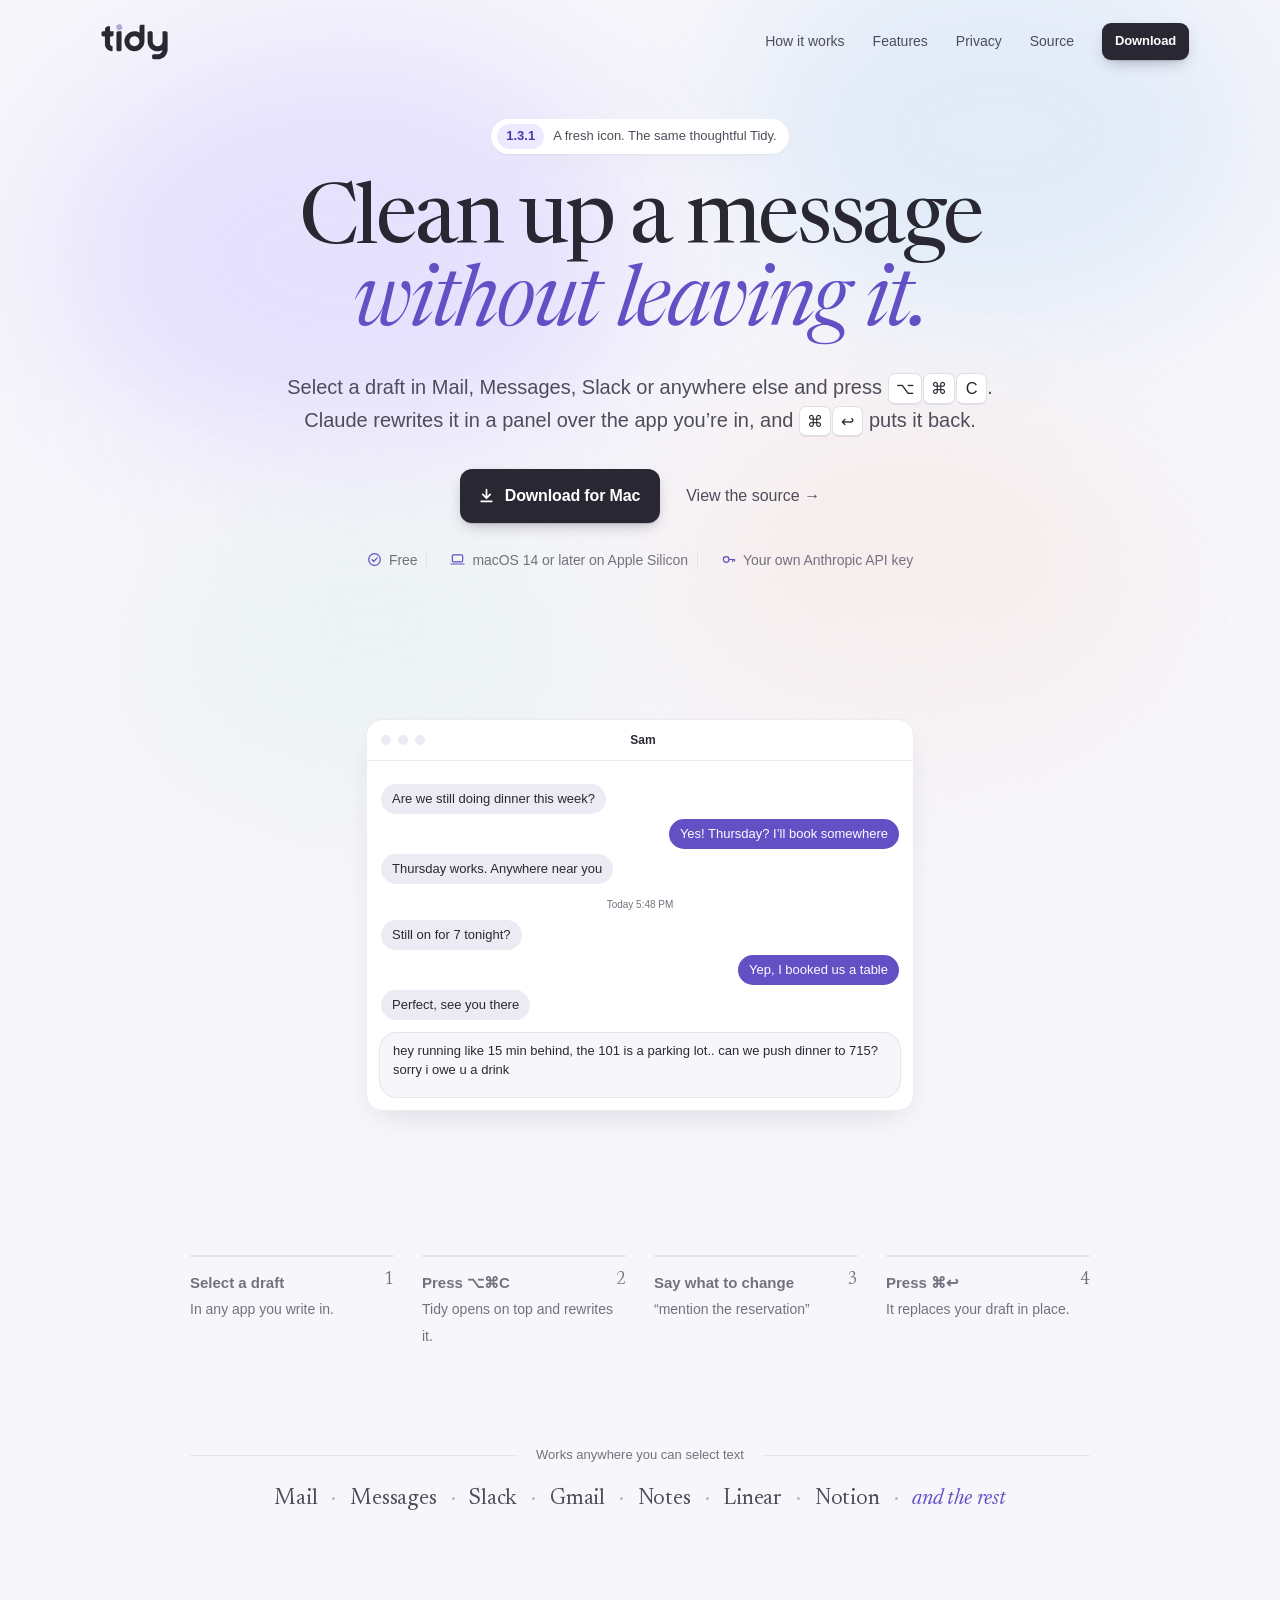
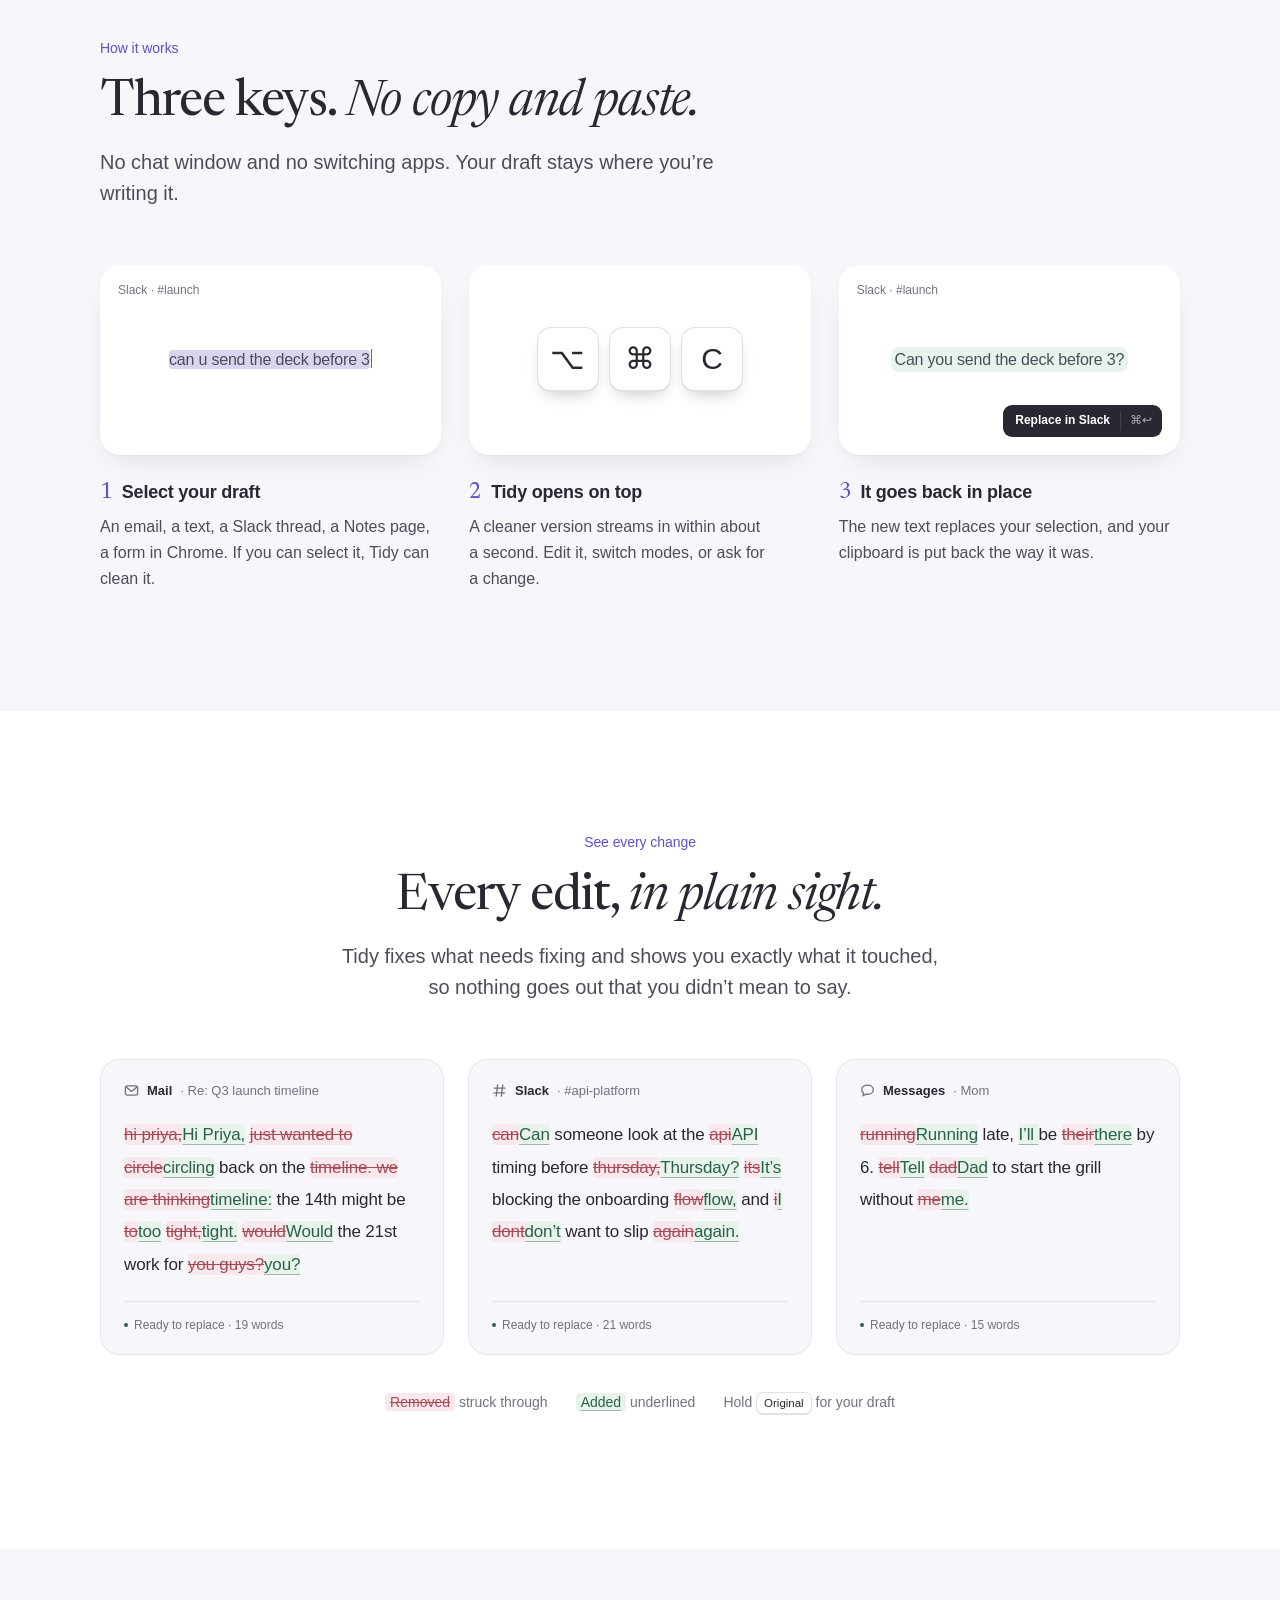
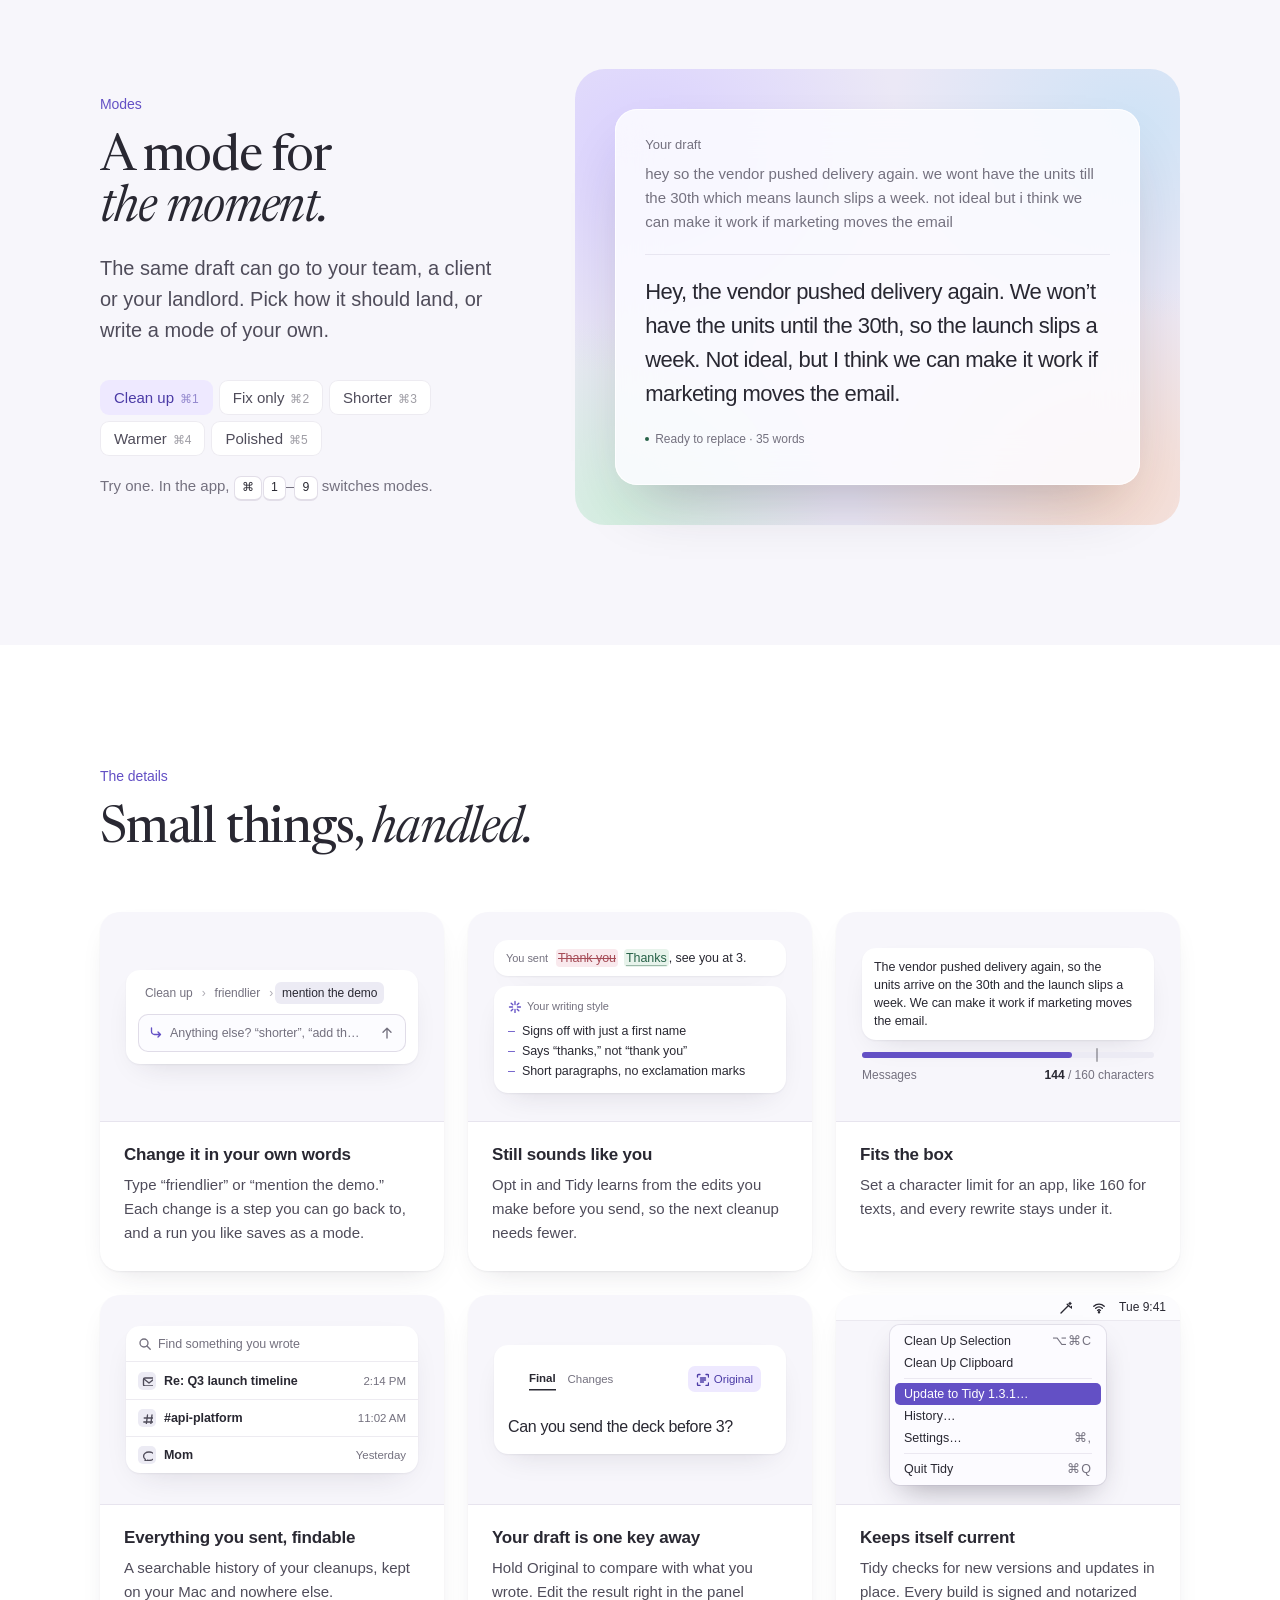
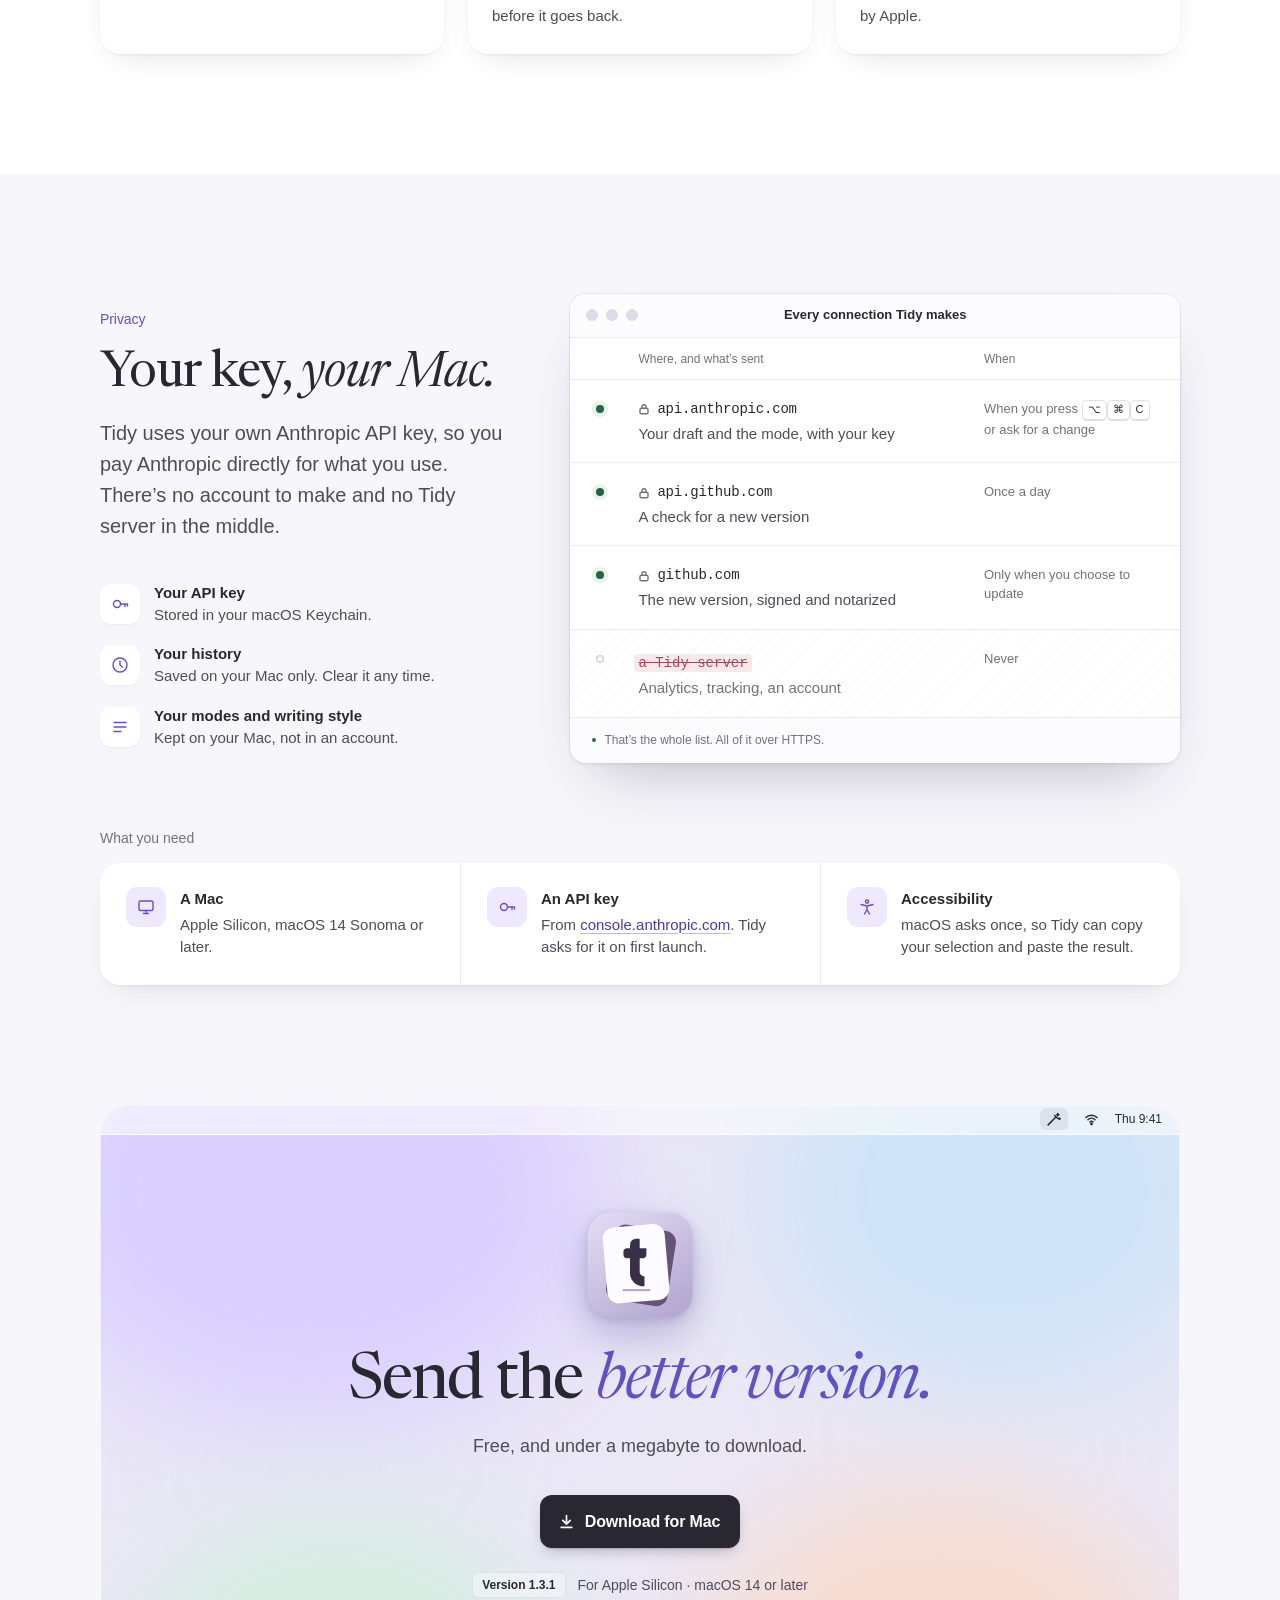
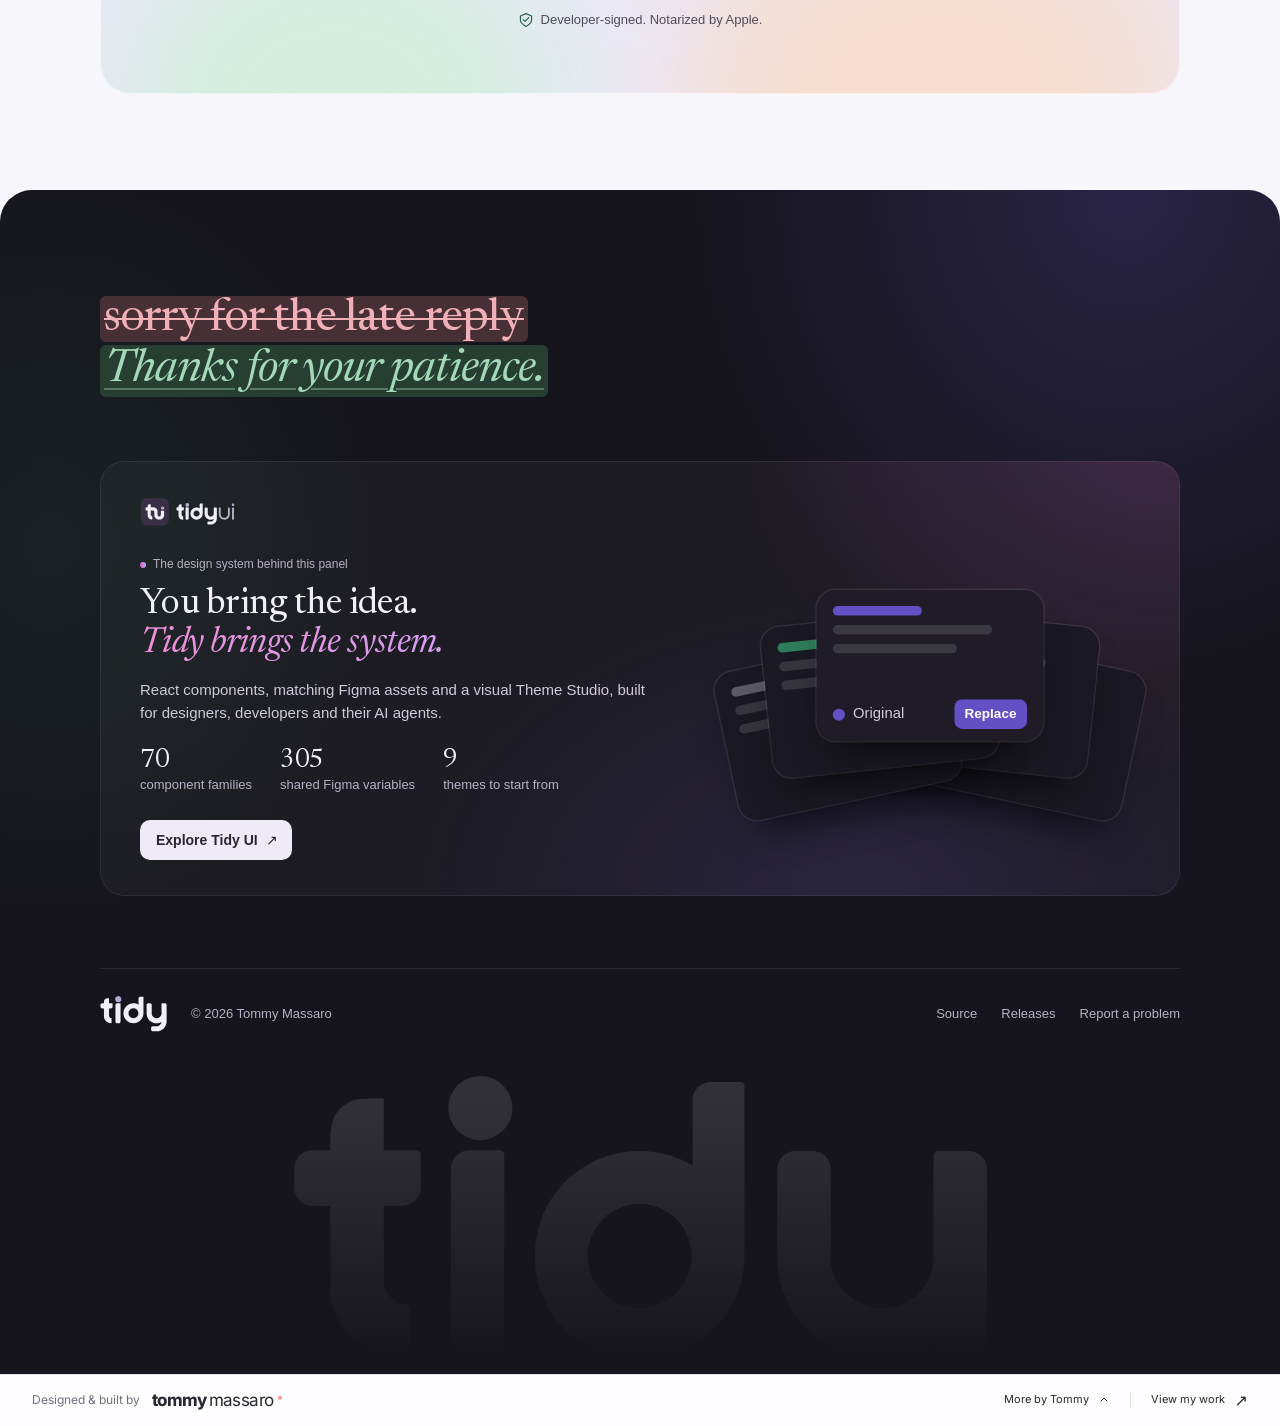
==== site/index.html @ ce3d4255 "Update the downloadable app icon to the approved Tidy branding" ====
<!doctype html>
<html lang="en">
<head>
<meta charset="utf-8">
<meta name="viewport" content="width=device-width, initial-scale=1">
<title>Tidy — clean up a message without leaving it</title>
<meta name="description" content="Tidy is a free Mac menu bar app. Select a draft in any app, press ⌥⌘C, and Claude rewrites it in place. ⌘↩ puts it back.">
<meta name="color-scheme" content="light">
<meta name="theme-color" content="#f7f6fb">
<link rel="icon" type="image/png" href="assets/favicon.png?v=2">
<link rel="icon" type="image/svg+xml" href="assets/tidy-app-icon.svg?v=2">
<meta property="og:title" content="Tidy">
<meta property="og:description" content="Clean up a message without leaving it. Select, ⌥⌘C, ⌘↩.">
<meta property="og:image" content="https://tidy-app.tommymassaro.com/assets/hero-light.png">
<meta property="og:url" content="https://tidy-app.tommymassaro.com/">
<link rel="canonical" href="https://tidy-app.tommymassaro.com/">
<link rel="preload" href="assets/fonts/newsreader.woff2" as="font" type="font/woff2" crossorigin>
<style>
  /* Newsreader (SIL Open Font License, assets/fonts/OFL.txt), self-hosted: the page makes no third-party requests. */
  @font-face {
    font-family: "Newsreader"; font-style: normal; font-weight: 300 700; font-display: swap;
    src: url(assets/fonts/newsreader.woff2) format("woff2");
  }
  @font-face {
    font-family: "Newsreader"; font-style: italic; font-weight: 300 700; font-display: swap;
    src: url(assets/fonts/newsreader-italic.woff2) format("woff2");
  }
  /* The signature bar's Inter. Chrome ignores @font-face inside a shadow root, so it's declared here too;
     signature.js stays identical to the shared copy. */
  @font-face {
    font-family: SignatureInter; font-weight: 100 900; font-display: swap;
    src: url(signature/assets/inter.woff2) format("woff2");
  }
  /* The bar sits at the end of the page instead of staying pinned to the window: a transform makes the
     element the containing block for its fixed footer, so the footer fills the 52 pt the element reserves. */
  tommy-signature { transform: translateZ(0); }

  /* Tokens: the app's Lens palette (Sources/Tidy/Theme.swift, light). The page is light only. */
  :root {
    color-scheme: light;
    --page: #f7f6fb;
    --white: #ffffff;
    --paper: #fcfcff;
    --ink: #292832;
    --body: #4f4c5a;   /* paragraph text: a step darker than muted, for long reading */
    --muted: #74717f;
    --rule: #aca2bd38;
    --layer: #ecebf4;
    --accent: #6350c5;
    --accent-ink: #4b3ba6;
    --accent-soft: #eee9ff;
    --action: #292832;
    --on-action: #ffffff;
    --green: #286248;
    --green-wash: #e7f3eb;
    --green-line: #28624866;
    --red: #a54b56;
    --red-wash: #f9e9ed;
    /* The hero demo's panel: glass, the tray, its one field. */
    --glass: #fcfcffde;
    --reflection: #ffffff35;
    --rim: #ffffffc7;
    --soft: #f0edf780;
    --well: #fcfcff;
    --well-border: #aca2bd59;
    --window: #ffffff;
    --lift: #2720362e;
    /* A soft desktop wallpaper: lavender, sky, peach, mint. */
    --wallpaper:
      radial-gradient(60% 70% at 12% 18%, #d9d0ff 0%, transparent 70%),
      radial-gradient(55% 60% at 92% 12%, #cfe3f6 0%, transparent 72%),
      radial-gradient(60% 65% at 88% 92%, #f7dccf 0%, transparent 70%),
      radial-gradient(50% 60% at 8% 96%, #d3eedf 0%, transparent 70%),
      #ebe8f6;
    --serif: "Newsreader", "Iowan Old Style", Georgia, serif;
    --sans: -apple-system, BlinkMacSystemFont, "SF Pro Text", "Helvetica Neue", sans-serif;
    --card-shadow: 0 1px 2px #2720360f, 0 12px 32px -16px #2720362e;
  }

  * { box-sizing: border-box; }
  html { -webkit-text-size-adjust: 100%; scroll-behavior: smooth; }
  body {
    margin: 0; background: var(--page); color: var(--ink);
    font: 17px/1.6 var(--sans); -webkit-font-smoothing: antialiased;
    font-feature-settings: "kern";
  }
  a { color: inherit; }
  a:focus-visible, button:focus-visible { outline: 2px solid var(--accent); outline-offset: 4px; border-radius: 6px; }
  img { display: block; max-width: 100%; height: auto; }
  p { text-wrap: pretty; }
  .wrap { max-width: 1160px; margin: 0 auto; padding: 0 40px; }
  kbd {
    font: inherit; font-size: 0.82em; display: inline-block; min-width: 1.9em; padding: 1px 7px;
    border: 1px solid #aca2bd59; border-bottom-width: 2px; border-radius: 7px;
    background: var(--white); text-align: center; line-height: 1.6; white-space: nowrap; color: var(--ink);
  }

  /* Type */
  h1, h2 { font-family: var(--serif); font-weight: 420; font-optical-sizing: auto; text-wrap: balance; color: var(--ink); }
  h1 { font-size: 76px; line-height: 0.98; letter-spacing: -0.028em; margin: 0 0 26px; }
  h2 { font-size: 50px; line-height: 1.02; letter-spacing: -0.024em; margin: 0 0 18px; }
  h1 em, h2 em { font-style: italic; font-weight: 380; }
  h1 em, .closing h2 em { color: var(--accent); }
  h3 { font-size: 17px; line-height: 1.35; font-weight: 600; letter-spacing: -0.012em; margin: 0 0 6px; }
  .kicker { font-size: 14px; font-weight: 500; color: var(--accent); margin: 0 0 18px; letter-spacing: -0.005em; }
  .lede { font-size: 20px; line-height: 1.55; color: var(--body); margin: 0; max-width: 31em; }
  .section-head { max-width: 640px; margin-bottom: 56px; }
  .section-head.center { margin-inline: auto; text-align: center; }
  .section-head.center .lede { margin-inline: auto; }

  /* Top bar: stays at the top; once the page scrolls it becomes a rounded bar of frosted glass. */
  .bar { position: sticky; top: 0; z-index: 50; padding: 12px 20px 0; }
  .top {
    display: flex; align-items: center; gap: 30px; max-width: 1120px; margin: 0 auto; padding: 10px 10px 10px 20px;
    border-radius: 18px; border: 1px solid transparent;
    transition: background-color .25s, border-color .25s, box-shadow .25s, -webkit-backdrop-filter .25s, backdrop-filter .25s;
  }
  .bar.scrolled .top {
    background: #fcfcffb8; border-color: #ffffffcc;
    -webkit-backdrop-filter: blur(20px) saturate(1.8); backdrop-filter: blur(20px) saturate(1.8);
    box-shadow: 0 0 0 1px #aca2bd2e, 0 12px 32px -16px #27203647;
  }
  /* Over the dark footer the bar turns dark glass too. */
  .bar.on-dark .top { background: #1f1c27b8; border-color: #ffffff17; box-shadow: 0 0 0 1px #00000040, 0 12px 32px -16px #00000080; }
  .bar.on-dark .wordmark { color: #f0eef7; }
  .bar.on-dark .top nav a:not(.button) { color: #b6b1c4; }
  .bar.on-dark .top nav a:not(.button):hover { color: #f0eef7; }
  .bar.on-dark .button { background: #eeebf6; color: #282432; }
  .bar .wordmark, .bar .top nav a, .bar .button { transition: color .25s, background-color .25s; }
  section[id] { scroll-margin-top: 84px; }
  .wordmark { font-size: 28px; font-weight: 650; letter-spacing: -1.35px; line-height: 1; text-decoration: none; }
  .wordmark {display:inline-flex;align-items:center;flex:none;}
  .wordmark img {display:block;width:67px;height:37px;}
  .wordmark .brand-dark {display:none;}
  .bar.on-dark .brand-light,.site-foot .brand-light {display:none;}
  .bar.on-dark .brand-dark,.site-foot .brand-dark {display:block;}
  .top nav { margin-left: auto; display: flex; align-items: center; gap: 28px; font-size: 14px; }
  .top nav a:not(.button) { color: var(--body); text-decoration: none; }
  .top nav a:not(.button):hover { color: var(--ink); }

  /* Buttons: the app's Replace action. */
  .button {
    display: inline-flex; align-items: center; gap: 10px;
    background: var(--action); color: var(--on-action);
    text-decoration: none; font-weight: 550; font-size: 16px; letter-spacing: -0.15px;
    border-radius: 12px; padding: 14px 20px 14px 18px;
    box-shadow: 0 1px 1px #27203626, 0 6px 16px -6px #27203666;
    transition: transform .15s, box-shadow .15s;
  }
  .button:hover { transform: translateY(-1px); box-shadow: 0 1px 1px #27203626, 0 10px 22px -8px #27203680; }
  .button .hint { display: flex; align-items: center; gap: 2px; padding-left: 12px; margin-left: 4px; border-left: 1px solid #ffffff33; font-weight: 400; font-size: 13px; opacity: .65; }
  .button.small { font-size: 13px; padding: 8px 13px; border-radius: 9px; }
  .button svg { width: 17px; height: 17px; }
  .text-link { color: var(--body); text-decoration: none; font-size: 16px; font-weight: 500; }
  .text-link:hover { color: var(--ink); }
  .text-link span { transition: transform .15s; display: inline-block; }
  .text-link:hover span { transform: translateX(2px); }

  /* Hero mesh: the wallpaper's lavender, sky, peach and mint as soft blobs drifting behind the fold.
     Transform-only animation; it pauses offscreen (the script toggles .play) and stays still with reduced motion. */
  .hero-mesh {
    position: absolute; inset: 0 0 auto; height: 1050px; z-index: -1; overflow: hidden; pointer-events: none;
    -webkit-mask-image: linear-gradient(#000 35%, #0000 95%); mask-image: linear-gradient(#000 35%, #0000 95%);
  }
  .hero-mesh i { position: absolute; border-radius: 50%; filter: blur(70px); opacity: .55; will-change: transform; animation: drift 28s ease-in-out infinite alternate paused; }
  .hero-mesh.play i { animation-play-state: running; }
  .hero-mesh i:nth-child(1) { width: 46vw; height: 34vw; left: 4vw; top: 40px; background: #d9d0ff; }
  .hero-mesh i:nth-child(2) { width: 40vw; height: 30vw; right: 2vw; top: -60px; background: #cfe3f6; animation-duration: 34s; animation-delay: -9s; }
  .hero-mesh i:nth-child(3) { width: 38vw; height: 28vw; right: 10vw; top: 420px; background: #f7dccf; opacity: .45; animation-duration: 31s; animation-delay: -17s; }
  .hero-mesh i:nth-child(4) { width: 34vw; height: 26vw; left: 12vw; top: 520px; background: #d3eedf; opacity: .5; animation-duration: 37s; animation-delay: -5s; }
  @keyframes drift {
    0% { transform: translate(0, 0) scale(1); }
    50% { transform: translate(6vw, 4vw) scale(1.12); }
    100% { transform: translate(-4vw, 7vw) scale(.94); }
  }

  /* Hero */
  /* Centered pitch over the demo at the panel's real size (602 pt), then captions that follow the demo. */
  .hero { text-align: center; padding: 48px 0 96px; }
  .hero h1 { font-size: 84px; max-width: 11em; margin: 0 auto 26px; }
  .hero .lede { margin: 0 auto 32px; max-width: 36em; text-wrap: balance; }
  .hero .actions, .hero .meta { justify-content: center; }
  .keys-inline { white-space: nowrap; }
  .hero-demo { margin-top: 44px; text-align: left; }
  .steps-live { display: grid; grid-template-columns: repeat(4, 1fr); gap: 28px; max-width: 900px; margin: 40px auto 0; padding: 0; list-style: none; counter-reset: live; text-align: left; }
  .steps-live li { counter-increment: live; position: relative; padding-top: 14px; border-top: 2px solid var(--rule); color: var(--muted); transition: border-color .3s, color .3s; }
  .steps-live li::before { content: counter(live); position: absolute; top: 10px; right: 0; font-family: var(--serif); font-size: 17px; transition: color .3s; }
  .steps-live b { display: block; font-size: 15px; font-weight: 600; transition: color .3s; }
  .steps-live span { font-size: 14px; }
  .steps-live li.on { border-color: var(--accent); color: var(--body); }
  .steps-live li.on b { color: var(--ink); }
  .steps-live li.on::before { color: var(--accent); }
  .badge {
    display: inline-flex; align-items: center; gap: 9px; margin: 0 0 28px; padding: 5px 12px 5px 6px;
    border-radius: 999px; background: var(--white); box-shadow: var(--card-shadow);
    font-size: 13px; color: var(--body); text-decoration: none;
  }
  .badge b { font-weight: 600; color: var(--accent-ink); background: var(--accent-soft); border-radius: 999px; padding: 2px 9px; }
  .actions { display: flex; align-items: center; gap: 26px; flex-wrap: wrap; }
  .meta { display: flex; flex-wrap: wrap; align-items: center; gap: 8px 0; list-style: none; margin: 26px 0 0; padding: 0; font-size: 14px; color: var(--muted); letter-spacing: -0.05px; }
  .meta li { display: flex; align-items: center; gap: 7px; }
  .meta li + li::before { content: ""; width: 1px; height: 14px; margin: 0 16px 0 9px; background: var(--rule); }
  .meta svg { width: 15px; height: 15px; flex: none; fill: none; stroke: var(--accent); stroke-width: 1.3; stroke-linecap: round; stroke-linejoin: round; }
  .desk {
    position: relative; border-radius: 30px; padding: 40px; overflow: hidden;
    background: var(--wallpaper); box-shadow: inset 0 0 0 1px #ffffff80;
  }

  /* Works where you write */
  .apps { max-width: 900px; margin: 0 auto; }
  .apps p { display: flex; align-items: center; gap: 18px; margin: 0 0 16px; font-size: 13px; color: var(--muted); white-space: nowrap; }
  .apps p::before, .apps p::after { content: ""; flex: 1; height: 1px; background: var(--rule); }
  .apps ul { display: flex; flex-wrap: wrap; justify-content: center; align-items: baseline; gap: 4px 0; list-style: none; margin: 0; padding: 0; font-family: var(--serif); font-size: 22px; letter-spacing: -0.01em; color: var(--body); }
  .apps li:not(:last-child)::after { content: "·"; margin: 0 14px; color: var(--muted); opacity: .5; }
  .apps li:last-child { font-style: italic; color: var(--accent); }

  section { padding: 120px 0; }
  .band { background: var(--white); }

  /* How it works */
  .steps { display: grid; grid-template-columns: repeat(3, 1fr); gap: 28px; list-style: none; margin: 0; padding: 0; counter-reset: step; }
  .steps li { counter-increment: step; }
  .tile {
    height: 190px; border-radius: 20px; background: var(--white); box-shadow: var(--card-shadow);
    display: grid; place-items: center; padding: 24px; margin-bottom: 24px; position: relative; overflow: hidden;
  }
  .steps h3 { display: flex; gap: 10px; align-items: baseline; font-size: 18px; }
  .steps h3::before { content: counter(step); font-family: var(--serif); font-size: 22px; font-weight: 450; color: var(--accent); }
  .steps p { margin: 0; color: var(--body); font-size: 16px; max-width: 24em; }
  .snippet { font-size: 19px; line-height: 1.5; letter-spacing: -0.2px; }
  .snippet .sel { background: color-mix(in srgb, var(--accent) 24%, transparent); border-radius: 3px; padding: 1px 0; }
  .snippet .caret { display: inline-block; width: 1.5px; height: 1.15em; background: var(--accent); vertical-align: -3px; margin-left: 1px; }
  .snippet .fresh { background: var(--green-wash); border-radius: 4px; box-shadow: 0 0 0 4px var(--green-wash); }
  .tile .bigkeys { display: flex; gap: 10px; }
  .tile .bigkeys kbd { font-size: 30px; min-width: 62px; padding: 7px 12px; border-radius: 14px; box-shadow: 0 8px 18px -10px #27203666; }
  .tile .chip-replace {
    position: absolute; right: 18px; bottom: 18px; display: flex; align-items: center; gap: 10px;
    background: var(--action); color: var(--on-action); border-radius: 9px; padding: 6px 10px 6px 12px; font-size: 12px; font-weight: 550;
  }
  .tile .chip-replace span { opacity: .6; font-weight: 400; padding-left: 9px; border-left: 1px solid #ffffff33; }
  .tile .label { position: absolute; left: 18px; top: 16px; font-size: 12px; color: var(--muted); }

  /* See every change */
  .examples { display: grid; grid-template-columns: repeat(3, 1fr); gap: 24px; }
  .example { border-radius: 20px; background: var(--page); box-shadow: inset 0 0 0 1px var(--rule); padding: 22px 24px 20px; display: flex; flex-direction: column; }
  .example header { display: flex; align-items: center; gap: 8px; font-size: 13px; color: var(--muted); margin-bottom: 18px; }
  .example header b { color: var(--ink); font-weight: 600; }
  .example header svg { width: 15px; height: 15px; fill: none; stroke: currentColor; stroke-width: 1.4; stroke-linecap: round; stroke-linejoin: round; }
  .diff { font-size: 17px; line-height: 1.9; letter-spacing: -0.15px; margin: 0 0 20px; flex: 1; }
  .diff del, .diff ins { border-radius: 4px; padding: 1px 0; -webkit-box-decoration-break: clone; box-decoration-break: clone; }
  .diff del { color: var(--red); background: var(--red-wash); text-decoration: line-through var(--red); }
  .diff ins { color: var(--green); background: var(--green-wash); text-decoration: underline var(--green-line); text-underline-offset: 4px; }
  .example footer { display: flex; align-items: center; gap: 6px; font-size: 12px; color: var(--muted); padding-top: 14px; border-top: 1px solid var(--rule); }
  .example footer::before { content: ""; width: 4px; height: 4px; border-radius: 50%; background: var(--green); }
  .legend { display: flex; justify-content: center; gap: 28px; margin-top: 36px; font-size: 14px; color: var(--muted); }
  .legend del, .legend ins { padding: 1px 5px; border-radius: 4px; }
  .legend del { color: var(--red); background: var(--red-wash); }
  .legend ins { color: var(--green); background: var(--green-wash); text-decoration: underline var(--green-line); text-underline-offset: 3px; }

  /* Modes */
  .modes { display: grid; grid-template-columns: minmax(0, 0.8fr) minmax(0, 1.2fr); gap: 72px; align-items: center; }
  .mode-list { display: flex; flex-wrap: wrap; gap: 6px; margin: 34px 0 18px; }
  .mode-list button {
    font: inherit; font-size: 15px; line-height: 1; padding: 10px 14px; border: 0; border-radius: 9px;
    background: var(--white); color: var(--body); cursor: pointer; box-shadow: inset 0 0 0 1px var(--rule);
    transition: background-color .15s, color .15s, box-shadow .15s;
  }
  .mode-list button:hover { color: var(--ink); box-shadow: inset 0 0 0 1px #aca2bd80; }
  .mode-list button[aria-pressed="true"] { background: var(--accent-soft); color: var(--accent-ink); box-shadow: none; font-weight: 500; }
  .mode-list button small { font-size: 12px; opacity: .55; margin-left: 6px; font-weight: 400; }
  .note { font-size: 15px; color: var(--muted); margin: 0; }
  .mode-card { border-radius: 30px; padding: 40px; background: var(--wallpaper); }
  .mode-panel { border-radius: 22px; background: var(--glass); box-shadow: 0 30px 60px -24px #2720364d, inset 0 0 0 1px var(--rim); padding: 26px 30px 24px; -webkit-backdrop-filter: blur(20px); backdrop-filter: blur(20px); }
  .mode-panel .from { font-size: 13px; color: var(--muted); margin: 0 0 6px; }
  .mode-panel .draft { font-size: 15px; line-height: 1.6; color: var(--muted); margin: 0 0 20px; padding-bottom: 20px; border-bottom: 1px solid var(--rule); }
  .mode-panel .out { font-size: 22px; line-height: 1.55; letter-spacing: -0.55px; margin: 0; min-height: 6.2em; }
  /* Switching modes plays the app's own sequence: the last version ghosts with a lavender sweep while
     Claude reads, then the new one streams in word by word. */
  .mode-panel .out.reading, .mode-panel.writing .mode-status {
    color: transparent; -webkit-background-clip: text; background-clip: text;
    background-image: linear-gradient(100deg, var(--ghost) 42%, var(--accent) 50%, var(--ghost) 58%);
    background-size: 300% 100%; animation: sweep 1.8s linear infinite;
  }
  .mode-panel .out.reading { --ghost: color-mix(in srgb, var(--muted) 55%, transparent); }
  .mode-panel.writing .mode-status { --ghost: var(--muted); }
  .mode-panel .out .w { animation: ink .45s ease-out both; }
  .mode-panel.writing .foot::before { background: var(--accent); animation: pulse 1s ease-in-out infinite alternate; }
  @keyframes pulse { to { opacity: .3; } }
  /* While the section cycles through the modes on its own, the selected chip shows how long until the next. */
  .mode-list button { position: relative; overflow: hidden; }
  .mode-list.dwell button[aria-pressed="true"]::after {
    content: ""; position: absolute; left: 0; right: 0; bottom: 0; height: 2px; background: var(--accent); opacity: .45;
    transform-origin: left; animation: dwell 4.2s linear both;
  }
  @keyframes dwell { from { transform: scaleX(0); } }
  .mode-panel .foot { display: flex; align-items: center; gap: 6px; margin-top: 18px; font-size: 12px; color: var(--muted); }
  .mode-panel .foot::before { content: ""; width: 4px; height: 4px; border-radius: 50%; background: var(--green); }

  /* The details: each card's picture is a small piece of the app. They loop only while on screen
     (the script adds .play); with reduced motion they stay on their base frame, which is complete. */
  .details { display: grid; grid-template-columns: repeat(3, 1fr); gap: 24px; }
  .detail { border-radius: 20px; background: var(--white); box-shadow: var(--card-shadow); overflow: hidden; }
  .detail .viz { position: relative; height: 210px; background: var(--page); display: grid; place-items: center; padding: 20px 22px; border-bottom: 1px solid var(--rule); overflow: hidden; }
  .detail .copy { padding: 22px 24px 26px; }
  .detail p { margin: 0; font-size: 15px; color: var(--body); }
  .viz * { animation-play-state: paused !important; }
  .viz.play * { animation-play-state: running !important; }
  .mini { width: 100%; max-width: 292px; border-radius: 14px; background: var(--white); box-shadow: var(--card-shadow); font-size: 12.5px; line-height: 18px; color: var(--ink); letter-spacing: -0.05px; }
  .detail .mini, .detail .mini p { font-size: 12.5px; color: var(--ink); }
  .viz svg.i { width: 13px; height: 13px; flex: none; fill: none; stroke: currentColor; stroke-width: 1.35; stroke-linecap: round; stroke-linejoin: round; }

  /* 1. A typed change becomes a step on the trail. */
  .v-tray { display: grid; grid-template-columns: minmax(0, 1fr); gap: 10px; padding: 12px; }
  .v-trail { display: flex; align-items: center; gap: 2px; font-size: 12px; color: var(--muted); white-space: nowrap; }
  .v-trail span { padding: 3px 7px; border-radius: 6px; line-height: 16px; }
  .v-trail i { font-style: normal; opacity: .6; }
  .v-trail .on { color: var(--ink); background: var(--layer); }
  .v-trail .prev { animation: v1-prev 8s infinite; }
  .v-trail .new { animation: v1-new 8s infinite; }
  .v-field { position: relative; display: flex; align-items: center; gap: 8px; height: 38px; padding: 0 5px 0 10px; border-radius: 10px; background: var(--well); border: 1px solid var(--well-border); animation: v1-focus 8s infinite; }
  .v-field > .i { color: var(--accent); }
  .v-field .ph { min-width: 0; color: var(--muted); white-space: nowrap; overflow: hidden; text-overflow: ellipsis; animation: v1-ph 8s infinite; }
  .v-field .typed { position: absolute; left: 31px; white-space: nowrap; opacity: 0; animation: v1-type 8s infinite; }
  .v-field .go { margin-left: auto; width: 27px; height: 27px; flex: none; display: grid; place-items: center; border-radius: 7px; color: var(--muted); animation: v1-go 8s infinite; }
  @keyframes v1-prev { 0%, 57% { color: var(--ink); background: var(--layer); } 61%, 100% { color: var(--muted); background: #0000; } }
  @keyframes v1-new { 0%, 56% { opacity: 0; transform: translateX(-8px); } 62%, 100% { opacity: 1; transform: none; } }
  @keyframes v1-focus { 0%, 8% { border-color: var(--well-border); } 10%, 54% { border-color: var(--accent); } 58%, 100% { border-color: var(--well-border); } }
  @keyframes v1-ph { 0%, 10% { opacity: 1; } 11%, 55% { opacity: 0; } 58%, 100% { opacity: 1; } }
  @keyframes v1-type {
    0%, 12% { opacity: 1; clip-path: inset(0 100% 0 0); animation-timing-function: steps(16, end); }
    40%, 54% { opacity: 1; clip-path: inset(0 0 0 0); }
    55%, 100% { opacity: 0; clip-path: inset(0 0 0 0); }
  }
  @keyframes v1-go { 0%, 40% { color: var(--muted); } 42%, 49% { color: var(--ink); background: #0000; transform: none; } 50%, 54% { color: var(--ink); background: var(--layer); transform: scale(.9); } 57%, 100% { color: var(--muted); background: #0000; transform: none; } }

  /* 2. An edit you make becomes a line in your writing style. */
  .v-voice { display: grid; gap: 10px; width: 100%; max-width: 292px; }
  .v-edit { display: flex; align-items: baseline; gap: 6px; padding: 9px 12px; white-space: nowrap; }
  .v-edit small { font-size: 11px; color: var(--muted); margin-right: 2px; }
  .v-edit del, .v-edit ins { border-radius: 4px; padding: 0 2px; }
  .v-edit del { color: var(--red); background: var(--red-wash); text-decoration: line-through var(--red); animation: v2-del 9s infinite; }
  .v-edit ins { display: inline-block; vertical-align: bottom; overflow: hidden; max-width: 4.5em; color: var(--green); background: var(--green-wash); text-decoration: underline var(--green-line); text-underline-offset: 3px; animation: v2-ins 9s infinite; }
  .v-edit .rest { margin-left: -6px; }
  .v-profile { padding: 11px 14px 12px; }
  .v-profile h4 { display: flex; align-items: center; gap: 6px; margin: 0 0 6px; font-size: 11px; font-weight: 500; color: var(--muted); }
  .v-profile h4 .i { color: var(--accent); }
  .v-profile ul { list-style: none; margin: 0; padding: 0; }
  .v-profile li { display: flex; gap: 7px; padding: 1px 6px; margin: 0 -6px; border-radius: 6px; white-space: nowrap; overflow: hidden; max-height: 20px; }
  .v-profile li::before { content: "–"; color: var(--accent); }
  .v-profile li.learned { animation: v2-learn 9s infinite; }
  @keyframes v2-del { 0%, 14% { color: var(--ink); background: #0000; text-decoration-color: #0000; } 20%, 100% { color: var(--red); background: var(--red-wash); text-decoration-color: var(--red); } }
  @keyframes v2-ins { 0%, 18% { max-width: 0; padding: 0; } 26%, 100% { max-width: 4.5em; padding: 0 2px; } }
  @keyframes v2-learn { 0%, 34% { max-height: 0; opacity: 0; background: var(--accent-soft); } 42% { max-height: 20px; opacity: 1; background: var(--accent-soft); } 80% { background: var(--accent-soft); } 92%, 100% { max-height: 20px; opacity: 1; background: #0000; } }

  /* 3. Over the limit, then rewritten under it. The count is a CSS counter driven by --n. */
  @property --n { syntax: "<integer>"; inherits: true; initial-value: 144; }
  .v-limit { --n: 144; display: grid; gap: 12px; width: 100%; max-width: 292px; animation: v3-n 8s infinite; }
  .v-msg { display: grid; padding: 10px 12px; min-height: 92px; align-items: start; }
  .v-msg p { grid-area: 1 / 1; margin: 0; }
  .v-msg .long { opacity: 0; animation: v3-long 8s infinite; }
  .v-msg .long mark { color: var(--red); background: var(--red-wash); border-radius: 3px; -webkit-box-decoration-break: clone; box-decoration-break: clone; }
  .v-msg .short { animation: v3-short 8s infinite; }
  .v-meter { font-size: 12px; color: var(--muted); }
  .v-meter .track { position: relative; height: 6px; border-radius: 3px; background: var(--layer); margin-bottom: 8px; }
  .v-meter .fill { position: absolute; inset: 0 auto 0 0; width: calc(var(--n) * 100% / 200); border-radius: 3px; background: var(--accent); animation: v3-fill 8s infinite; }
  .v-meter .cap { position: absolute; left: 80%; top: -4px; bottom: -4px; width: 2px; border-radius: 1px; background: var(--ink); opacity: .35; }
  .v-meter .row { display: flex; justify-content: space-between; }
  .v-meter .count { animation: v3-count 8s infinite; }
  .v-meter .n { font-weight: 600; color: var(--ink); font-variant-numeric: tabular-nums; animation: v3-count 8s infinite; }
  .v-meter .n::after { counter-reset: n var(--n); content: counter(n); }
  @keyframes v3-n { 0%, 42% { --n: 188; } 56%, 100% { --n: 144; } }
  @keyframes v3-long { 0%, 40% { opacity: 1; } 46%, 100% { opacity: 0; } }
  @keyframes v3-short { 0%, 44% { opacity: 0; } 52%, 100% { opacity: 1; } }
  @keyframes v3-fill { 0%, 47% { background: var(--red); } 52%, 100% { background: var(--accent); } }
  @keyframes v3-count { 0%, 47% { color: var(--red); } 52%, 100% { color: inherit; } }

  /* 4. Search the history: rows that don't match fold away. */
  .v-hist { overflow: hidden; }
  .v-search { position: relative; display: flex; align-items: center; gap: 7px; height: 36px; padding: 0 12px; border-bottom: 1px solid var(--rule); color: var(--muted); }
  .v-search .ph { animation: v4-ph 8s infinite; }
  .v-search .typed { position: absolute; left: 32px; color: var(--ink); opacity: 0; animation: v4-type 8s infinite; }
  .v-hist .r { display: flex; align-items: center; gap: 8px; height: 37px; max-height: 37px; padding: 0 12px; overflow: hidden; }
  .v-hist .r + .r { border-top: 1px solid var(--rule); }
  .v-hist .r b { font-weight: 550; flex: 1; white-space: nowrap; overflow: hidden; text-overflow: ellipsis; }
  .v-hist .r span { font-size: 11.5px; color: var(--muted); white-space: nowrap; }
  .v-hist .r .app { width: 18px; height: 18px; flex: none; display: grid; place-items: center; border-radius: 5px; background: var(--layer); color: var(--body); }
  .v-hist .r .app .i { width: 11px; height: 11px; }
  .v-hist .miss { animation: v4-fold 8s infinite; }
  .v-hist mark { color: inherit; background: #0000; border-radius: 3px; animation: v4-mark 8s infinite; }
  @keyframes v4-ph { 0%, 10% { opacity: 1; } 11%, 82% { opacity: 0; } 84%, 100% { opacity: 1; } }
  @keyframes v4-type { 0%, 11% { opacity: 1; clip-path: inset(0 100% 0 0); animation-timing-function: steps(6, end); } 26%, 82% { opacity: 1; clip-path: inset(0 0 0 0); } 83%, 100% { opacity: 0; } }
  @keyframes v4-fold { 0%, 28% { max-height: 37px; opacity: 1; } 32% { opacity: 0; } 36%, 82% { max-height: 0; opacity: 0; border-top-color: #0000; } 88% { max-height: 37px; opacity: 0; } 92%, 100% { max-height: 37px; opacity: 1; } }
  @keyframes v4-mark { 0%, 28% { background: #0000; } 34%, 82% { background: var(--accent-soft); color: var(--accent-ink); } 86%, 100% { background: #0000; } }

  /* 5. Hold Original to see the draft. */
  .v-hold { position: relative; padding: 10px 14px 16px; }
  .v-hold .top { display: flex; align-items: center; gap: 12px; margin-bottom: 12px; font-size: 11.5px; color: var(--muted); }
  .v-hold .top b { color: var(--ink); font-weight: 550; box-shadow: 0 1.5px 0 var(--ink); padding-bottom: 2px; }
  .v-hold .orig { margin-left: auto; display: flex; align-items: center; gap: 5px; padding: 4px 8px; border-radius: 7px; color: var(--accent-ink); background: var(--accent-soft); animation: v5-btn 6s infinite; }
  .v-hold .txt { display: grid; font-size: 16px; line-height: 23px; letter-spacing: -0.35px; }
  .detail .v-hold .txt p { grid-area: 1 / 1; margin: 0; font-size: 16px; }
  .v-hold .clean { animation: v5-clean 6s infinite; }
  .detail .v-hold .draft { color: var(--muted); opacity: 0; animation: v5-draft 6s infinite; }
  .v-hold .cursor { position: absolute; right: 18px; top: 20px; width: 16px; height: 20px; opacity: 0; animation: v5-cursor 6s infinite; filter: drop-shadow(0 1px 1.5px #27203640); }
  @keyframes v5-cursor { 0%, 8% { opacity: 0; transform: translate(26px, 46px); } 14% { opacity: 1; } 28%, 76% { opacity: 1; transform: translate(0, 0); } 30%, 70% { transform: translate(0, 0) scale(.88); } 90%, 100% { opacity: 0; transform: translate(30px, 40px); } }
  @keyframes v5-btn { 0%, 29% { background: var(--accent-soft); transform: none; } 31%, 70% { background: color-mix(in srgb, var(--accent) 22%, var(--white)); transform: scale(.96); } 72%, 100% { background: var(--accent-soft); transform: none; } }
  @keyframes v5-clean { 0%, 31% { opacity: 1; } 34%, 70% { opacity: 0; } 73%, 100% { opacity: 1; } }
  @keyframes v5-draft { 0%, 31% { opacity: 0; } 34%, 70% { opacity: 1; } 73%, 100% { opacity: 0; } }

  /* 6. The menu bar item, with an update waiting. */
  .detail .viz.v-desk { place-items: start stretch; padding: 0; }
  .v-menubar { display: flex; align-items: center; justify-content: flex-end; gap: 14px; height: 26px; padding: 0 14px; background: #ffffffb3; border-bottom: 1px solid var(--rule); font-size: 12px; font-weight: 500; color: var(--ink); }
  .v-menubar .wand { display: grid; place-items: center; width: 26px; height: 20px; border-radius: 5px; animation: v6-wand 8s infinite; }
  .v-menubar .i { width: 14px; height: 14px; }
  .v-menu { position: absolute; top: 30px; right: 74px; width: 216px; padding: 5px; border-radius: 10px; background: #fcfcfff2; box-shadow: 0 0 0 1px #aca2bd40, 0 14px 30px -12px #27203666; font-size: 12.5px; transform-origin: 85% 0; animation: v6-menu 8s infinite; }
  .v-menu div { display: flex; justify-content: space-between; padding: 2px 9px; line-height: 18px; border-radius: 5px; }
  .v-menu div span { color: var(--muted); letter-spacing: 1px; }
  .v-menu hr { border: 0; border-top: 1px solid var(--rule); margin: 4px 9px; }
  .v-menu .up { color: #fff; background: var(--accent); animation: v6-up 8s infinite; }
  .v-menu .m1 { animation: v6-m1 8s infinite; }
  .v-menu .m1 span { animation: v6-m1k 8s infinite; }
  .v-menu .m2 { animation: v6-m2 8s infinite; }
  @keyframes v6-menu { 0%, 6% { opacity: 0; transform: translateY(-4px) scale(.98); } 10%, 82% { opacity: 1; transform: none; } 86%, 100% { opacity: 0; transform: none; } }
  @keyframes v6-wand { 0%, 6% { background: #0000; } 8%, 84% { background: #29283224; } 86%, 100% { background: #0000; } }
  @keyframes v6-m1 { 0%, 20% { background: #0000; color: inherit; } 21%, 32% { background: var(--accent); color: #fff; } 33%, 100% { background: #0000; color: inherit; } }
  @keyframes v6-m1k { 0%, 20% { color: var(--muted); } 21%, 32% { color: #ffffffb3; } 33%, 100% { color: var(--muted); } }
  @keyframes v6-m2 { 0%, 32% { background: #0000; color: inherit; } 33%, 42% { background: var(--accent); color: #fff; } 43%, 100% { background: #0000; color: inherit; } }
  @keyframes v6-up { 0%, 42% { background: #0000; color: var(--ink); } 43%, 66% { background: var(--accent); color: #fff; } 67%, 69% { background: #0000; color: var(--ink); } 70%, 82% { background: var(--accent); color: #fff; } 86%, 100% { background: #0000; color: var(--ink); } }

  @media (prefers-reduced-motion: reduce) {
    .viz * { animation: none !important; }
    .v-menu .up { background: var(--accent); color: #fff; }
  }

  /* Privacy: what stays on the Mac (left), and every connection the app makes, as a Mac window (right). */
  .privacy { display: grid; grid-template-columns: minmax(0, 0.8fr) minmax(0, 1.2fr); gap: 64px 64px; align-items: center; }
  .local { list-style: none; margin: 40px 0 0; padding: 0; display: grid; gap: 18px; }
  .local li { display: grid; grid-template-columns: 40px 1fr; gap: 0 14px; align-items: center; font-size: 15px; color: var(--body); line-height: 1.45; }
  .local b { display: block; color: var(--ink); font-weight: 600; }
  .glyph { width: 40px; height: 40px; border-radius: 11px; display: grid; place-items: center; background: var(--white); box-shadow: var(--card-shadow); color: var(--accent); }
  .glyph svg { width: 18px; height: 18px; fill: none; stroke: currentColor; stroke-width: 1.4; stroke-linecap: round; stroke-linejoin: round; }

  .netlog { margin: 0; border-radius: 16px; background: var(--white); overflow: hidden; box-shadow: 0 0 0 1px #aca2bd2e, 0 2px 4px #2720360d, 0 30px 60px -28px #2720364d; }
  .netlog .titlebar { position: relative; display: flex; align-items: center; height: 44px; padding: 0 16px; border-bottom: 1px solid var(--rule); background: var(--paper); }
  .netlog .lights { display: flex; gap: 8px; }
  .netlog .lights i { width: 12px; height: 12px; border-radius: 50%; background: #dedbe7; }
  .netlog .titlebar b { position: absolute; inset: 0; display: grid; place-items: center; font-size: 13px; font-weight: 600; color: var(--ink); pointer-events: none; }
  .netlog .cols, .netlog li { display: grid; grid-template-columns: 22px minmax(0, 1fr) 172px; gap: 0 24px; padding: 0 24px 0 22px; }
  .netlog .cols { padding-top: 12px; padding-bottom: 10px; font-size: 12px; color: var(--muted); border-bottom: 1px solid var(--rule); }
  .netlog .cols span:first-child { grid-column: 2; }
  .netlog ul { list-style: none; margin: 0; padding: 0; }
  .netlog li { padding-top: 18px; padding-bottom: 18px; border-bottom: 1px solid var(--rule); align-items: start; }
  .netlog .dot { width: 8px; height: 8px; margin: 7px 0 0 4px; border-radius: 50%; background: var(--green); box-shadow: 0 0 0 4px var(--green-wash); }
  .netlog .host { display: flex; align-items: center; gap: 7px; font: 500 14px/1.6 ui-monospace, "SF Mono", Menlo, monospace; letter-spacing: -0.2px; color: var(--ink); }
  .netlog .host svg { width: 12px; height: 12px; flex: none; fill: none; stroke: var(--muted); stroke-width: 1.4; stroke-linecap: round; stroke-linejoin: round; }
  .netlog .what { display: block; font-size: 15px; color: var(--body); line-height: 1.45; margin-top: 2px; }
  .netlog .when { font-size: 13px; color: var(--muted); line-height: 1.45; padding-top: 2px; }
  .netlog .when kbd { font-size: 11px; padding: 0 5px; min-width: 0; border-radius: 5px; }
  /* The row that isn't there: struck through like a removal in the diff. */
  .netlog li.none { background: repeating-linear-gradient(-45deg, transparent 0 7px, #aca2bd12 7px 8px); border-bottom: 0; }
  .netlog li.none .dot { background: none; box-shadow: inset 0 0 0 1.5px #aca2bd80; }
  .netlog li.none del { font: 500 14px/1.6 ui-monospace, "SF Mono", Menlo, monospace; color: var(--red); background: var(--red-wash); text-decoration: line-through var(--red); border-radius: 4px; padding: 1px 4px; margin-left: -4px; }
  .netlog li.none .what { color: var(--muted); }
  .netlog footer { display: flex; align-items: center; gap: 8px; padding: 13px 22px; border-top: 1px solid var(--rule); background: var(--paper); font-size: 12px; color: var(--muted); }
  .netlog footer::before { content: ""; width: 4px; height: 4px; border-radius: 50%; background: var(--green); }

  /* What you need: one strip, three cells. */
  .needs-wrap { grid-column: 1 / -1; }
  .needs-title { font-size: 14px; font-weight: 500; color: var(--muted); margin: 0 0 14px; }
  .needs { display: grid; grid-template-columns: repeat(3, 1fr); border-radius: 20px; background: var(--white); box-shadow: var(--card-shadow); }
  .needs > div { display: grid; grid-template-columns: 40px 1fr; gap: 14px; padding: 24px 26px 26px; font-size: 15px; color: var(--body); line-height: 1.5; }
  .needs > div + div { border-left: 1px solid var(--rule); }
  .needs .glyph { box-shadow: none; background: var(--accent-soft); }
  .needs b { display: block; color: var(--ink); font-weight: 600; margin: 1px 0 3px; }
  .needs a { color: var(--accent-ink); text-decoration-color: color-mix(in srgb, var(--accent) 40%, transparent); text-underline-offset: 3px; }

  /* Closing */
  .closing { padding-top: 0; padding-bottom: 96px; }
  /* The closing banner is a little desktop: a menu bar with Tidy's wand, drifting wallpaper, and the app
     icon, which bounces like a Dock icon while you hover Download. */
  .closing .desk { isolation: isolate; padding: 104px 40px 64px; text-align: center; background: #ebe8f6; }
  .closing .desk::after { content: ""; position: absolute; inset: 0; z-index: -1; border-radius: inherit; box-shadow: inset 0 0 0 1px #ffffff80; pointer-events: none; }
  .desk-mesh { position: absolute; inset: 0; z-index: -2; overflow: hidden; border-radius: inherit; pointer-events: none; }
  .desk-mesh i { position: absolute; border-radius: 50%; filter: blur(60px); will-change: transform; animation: drift 24s ease-in-out infinite alternate paused; }
  .desk-mesh.play i { animation-play-state: running; }
  .desk-mesh i:nth-child(1) { width: 55%; height: 80%; left: -8%; top: -25%; background: #d9d0ff; }
  .desk-mesh i:nth-child(2) { width: 45%; height: 70%; right: -6%; top: -20%; background: #cfe3f6; animation-duration: 29s; animation-delay: -8s; }
  .desk-mesh i:nth-child(3) { width: 45%; height: 70%; right: 0; bottom: -35%; background: #f7dccf; animation-duration: 27s; animation-delay: -15s; }
  .desk-mesh i:nth-child(4) { width: 40%; height: 65%; left: 2%; bottom: -35%; background: #d3eedf; animation-duration: 33s; animation-delay: -4s; }
  .menubar { position: absolute; top: 0; left: 0; right: 0; display: flex; align-items: center; justify-content: flex-end; gap: 16px; height: 30px; padding: 0 18px; background: #ffffff8c; border-bottom: 1px solid #ffffffb3; -webkit-backdrop-filter: blur(16px); backdrop-filter: blur(16px); font-size: 12px; font-weight: 500; color: var(--ink); }
  .menubar .wand { display: grid; place-items: center; width: 28px; height: 22px; border-radius: 6px; background: #29283214; }
  .menubar svg { width: 15px; height: 15px; fill: none; stroke: currentColor; stroke-width: 1.4; stroke-linecap: round; stroke-linejoin: round; }
  .app-icon { display: block; width: 112px; height: 112px; margin: 0 auto 30px; filter: drop-shadow(0 18px 22px #4b3ba640) drop-shadow(0 3px 5px #2720362e); }
  .closing .desk:has(.button:hover) .app-icon { animation: dock .9s cubic-bezier(.3, .6, .4, 1) 2; }
  @keyframes dock { 0%, 100% { transform: translateY(0); } 40% { transform: translateY(-26px); } 70% { transform: translateY(0); } 82% { transform: translateY(-5px); } }
  .closing h2 { font-size: 64px; margin-bottom: 16px; }
  .closing p { color: var(--body); margin: 0 0 34px; font-size: 18px; }
  .closing .actions { justify-content: center; }
  .closing .download-details { display: grid; justify-items: center; gap: 12px; margin-top: 24px; color: var(--body); }
  .closing .download-requirements { display: flex; flex-wrap: wrap; align-items: center; justify-content: center; gap: 8px 12px; font-size: 14px; line-height: 1.5; }
  .closing .download-version { padding: 3px 9px; border: 1px solid var(--rule); border-radius: 6px; background: #ffffff60; color: var(--ink); font-size: 12px; font-weight: 600; }
  .closing .download-security { display: flex; align-items: center; gap: 7px; font-size: 13px; line-height: 1.5; }
  .closing .download-security svg { width: 16px; height: 16px; flex: none; color: var(--green); }

  /* Footer: the app's dark Lens palette (Theme.swift, dark), scoped here; the rest of the page stays light. */
  .site-foot {
    --ink: #f0eef7; --body: #cfcadb; --muted: #b6b1c4; --rule: #b9aaca25; --accent: #bcabff; --accent-soft: #393047;
    --green: #a3d8b9; --green-wash: #273e33; --green-line: #a3d8b966; --red: #f1afb7; --red-wash: #472f36;
    position: relative; overflow: hidden; border-radius: 32px 32px 0 0; padding-top: 104px; color: var(--muted);
    background:
      radial-gradient(50% 60% at 88% 0%, #6350c540, transparent 70%),
      radial-gradient(40% 50% at 4% 30%, #2862482e, transparent 70%),
      #16141c;
  }
  .site-foot a { color: inherit; text-decoration: none; }
  .site-foot a:focus-visible { outline-color: var(--accent); }
  .foot-line { font-family: var(--serif); font-weight: 400; font-size: 46px; line-height: 1.12; letter-spacing: -0.02em; color: var(--ink); margin: 0 0 64px; max-width: 15em; text-wrap: balance; }
  .foot-line del, .foot-line ins { border-radius: 6px; padding: 0 4px; -webkit-box-decoration-break: clone; box-decoration-break: clone; }
  .foot-line del { color: var(--red); background: var(--red-wash); text-decoration: line-through var(--red) 2px; }
  .foot-line ins { display: inline-block; vertical-align: bottom; overflow: hidden; white-space: nowrap; max-width: 13em; color: var(--green); background: var(--green-wash); text-decoration: underline var(--green-line) 2px; text-underline-offset: 7px; font-style: italic; }
  .site-foot.played .foot-line del { animation: f-del 1s .5s ease-out both; }
  .site-foot.played .foot-line ins { animation: f-ins 1s 1.3s cubic-bezier(.3, .7, .3, 1) both; }
  @keyframes f-del { from { color: var(--ink); background: #0000; text-decoration-color: #0000; } }
  @keyframes f-ins { from { max-width: 0; padding: 0; } }

  .foot-cards { display: grid; grid-template-columns: 1fr; gap: 16px; }

  /* Tidy UI: a banner across the footer in the system's own look (tidy-ui.tommymassaro.com): its
     wordmark, the pink-to-lavender gradient, real numbers, and its Theme Studio starting points
     as a fan of theme cards that spreads on hover. */
  .ui-banner {
    grid-column: 1 / -1; position: relative; overflow: hidden; display: grid; grid-template-columns: minmax(0, 1fr) 420px; gap: 32px; align-items: center;
    padding: 36px 40px 36px 40px; border-radius: 24px;
    background: radial-gradient(70% 120% at 100% 0%, #de5cc01f, transparent 60%), radial-gradient(60% 100% at 70% 100%, #6350c52e, transparent 70%), #ffffff08;
    box-shadow: inset 0 0 0 1px #ffffff14; transition: box-shadow .25s, transform .25s;
  }
  .ui-banner:hover { box-shadow: inset 0 0 0 1px #de5cc059; transform: translateY(-2px); }
  .ui-logo { display: block; height: 30px; width: auto; margin-bottom: 22px; }
  .ui-banner .eyebrow { display: inline-flex; align-items: center; gap: 7px; font-size: 12px; color: var(--muted); margin-bottom: 12px; }
  .ui-banner .eyebrow::before { content: ""; width: 6px; height: 6px; border-radius: 50%; background: linear-gradient(90deg, #de5cc0, #bcabff); }
  .ui-banner h3 { font-family: var(--serif); font-weight: 400; font-size: 36px; line-height: 1.08; letter-spacing: -0.02em; color: var(--ink); margin: 0 0 14px; }
  .ui-banner h3 span { display: block; background: linear-gradient(90deg, #ee8fd8, #bcabff); -webkit-background-clip: text; background-clip: text; color: transparent; font-style: italic; }
  .ui-banner p { font-size: 15px; line-height: 1.55; color: var(--body); margin: 0 0 22px; max-width: 34em; }
  .ui-stats { display: flex; flex-wrap: wrap; gap: 8px 28px; margin: 0 0 24px; padding: 0; list-style: none; font-size: 13px; color: var(--muted); }
  .ui-stats b { display: block; font-family: var(--serif); font-weight: 400; font-size: 26px; line-height: 1.1; color: var(--ink); letter-spacing: -0.01em; }
  .ui-go { display: inline-flex; align-items: center; gap: 8px; padding: 9px 14px 9px 16px; border-radius: 10px; background: #eeebf6; color: #282432; font-size: 14px; font-weight: 550; }
  .ui-go b { font-weight: 400; transition: transform .25s; }
  .ui-banner:hover .ui-go b { transform: translate(2px, -2px); }
  .themes { position: relative; height: 290px; scale: 1.35; }
  .themes figure { position: absolute; left: 50%; top: 50%; width: 168px; height: 112px; margin: -56px 0 0 -84px; padding: 12px; border-radius: 14px; background: #1f1c27; box-shadow: 0 0 0 1px #ffffff17, 0 18px 30px -14px #000000b3; transform: rotate(var(--r)) translate(var(--x), var(--y)); transition: transform .5s cubic-bezier(.2, .8, .2, 1); }
  .ui-banner:hover .themes figure { transform: rotate(calc(var(--r) * 1.5)) translate(calc(var(--x) * 1.3), calc(var(--y) * 1.3)); }
  .themes figure i { display: block; height: 7px; border-radius: 4px; background: #ffffff1f; margin-bottom: 7px; }
  .themes figure i:nth-child(1) { width: 46%; background: var(--c); }
  .themes figure i:nth-child(2) { width: 82%; }
  .themes figure i:nth-child(3) { width: 64%; }
  .themes figure span { position: absolute; left: 12px; bottom: 11px; display: flex; align-items: center; gap: 6px; font-size: 11px; color: var(--body); }
  .themes figure span::before { content: ""; width: 9px; height: 9px; border-radius: 50%; background: var(--c); }
  .themes figure:not(:last-child) span, .themes figure:not(:last-child) em { display: none; }
  .themes figure:not(:last-child) { background: #1a1822; }
  .themes figure em { position: absolute; right: 12px; bottom: 9px; padding: 3px 8px; border-radius: 6px; font-size: 10px; font-style: normal; font-weight: 600; color: #fff; background: var(--c); }


  .foot-bottom { display: flex; align-items: center; gap: 24px; flex-wrap: wrap; margin-top: 72px; padding: 26px 0; border-top: 1px solid var(--rule); font-size: 13px; }
  .foot-bottom .wordmark { font-size: 22px; color: var(--ink); }
  .foot-bottom .spacer { flex: 1; }
  .foot-bottom a:hover { color: var(--ink); }

  /* The wordmark, huge and cropped, with the lavender band that sweeps text while Tidy reads. */
  .foot-giant {
    margin: 8px 0 -0.2em; text-align: center; font-weight: 650; font-size: clamp(140px, 30vw, 420px); line-height: 1; letter-spacing: -0.065em;
    height:clamp(140px,30vw,420px); width:100%; user-select:none; -webkit-mask:url(assets/tidy-app-wordmark.svg) center / contain no-repeat; mask:url(assets/tidy-app-wordmark.svg) center / contain no-repeat;
    background-image: linear-gradient(100deg, #0000 40%, #bcabff59 50%, #0000 60%), linear-gradient(180deg, #ffffff1f 10%, #ffffff00 78%);
    background-size: 300% 100%, 100% 100%; background-position: 100% 0, 0 0;
  }
  .site-foot.play .foot-giant { animation: giant 7s ease-in-out 1s infinite; }
  @keyframes giant { 0% { background-position: 100% 0, 0 0; } 45%, 100% { background-position: 0 0, 0 0; } }

  /* Hero demo: the panel rebuilt at its real size (602 px wide, Panel.swift) over a chat window,
     scaled to fit the column by the script (--s). Without the script it shows the finished frame. */
  .demo { position: relative; max-width: 660px; margin: 0 auto; height: calc(600px * var(--s, 0.8)); }
  .stage {
    position: absolute; top: 0; left: 0; width: 660px; height: 600px;
    transform: scale(var(--s, 0.8)); transform-origin: 0 0;
    font-size: 13px; line-height: 1.5; letter-spacing: 0;
  }
  .stage svg { width: 14px; height: 14px; fill: none; stroke: currentColor; stroke-width: 1.3; stroke-linecap: round; stroke-linejoin: round; flex: none; }
  .stage .sp { flex: 1; }

  .chat {
    position: absolute; left: 56px; right: 56px; top: 104px; height: 392px; /* just tall enough for the thread */
    background: var(--window); border: 1px solid var(--rule); border-radius: 16px;
    box-shadow: 0 12px 34px -14px var(--lift);
    display: flex; flex-direction: column; overflow: hidden;
  }
  /* With Tidy open, the app behind it softens so the panel has the focus. */
  .chat { transition: filter .45s ease, opacity .45s ease, transform .45s ease; }
  .stage.focus .chat { filter: blur(7px); opacity: .75; transform: scale(.985); }
  .chat-bar { display: flex; align-items: center; gap: 7px; padding: 11px 14px; border-bottom: 1px solid var(--rule); }
  .chat-bar i { width: 10px; height: 10px; border-radius: 50%; background: var(--layer); }
  .chat-bar b { margin: 0 auto; padding-right: 45px; font-size: 12px; font-weight: 600; }
  .thread { flex: 1; display: flex; flex-direction: column; justify-content: flex-end; gap: 5px; padding: 14px 14px 8px; }
  .msg { max-width: 68%; margin: 0; padding: 6px 11px; border-radius: 15px; font-size: 13px; line-height: 18px; }
  .msg.in { align-self: flex-start; background: var(--layer); }
  .msg.out { align-self: flex-end; background: var(--accent); color: var(--paper); }
  .stamp { margin: 8px 0 3px; text-align: center; font-size: 10px; color: var(--muted); }
  .compose {
    margin: 4px 12px 12px; padding: 8px 13px; min-height: 66px;
    border: 1px solid var(--rule); border-radius: 18px; background: var(--page);
    font-size: 13px; line-height: 19px; transition: opacity .3s;
  }
  .compose span { border-radius: 2px; transition: background-color .08s; }
  .compose .sel { background: color-mix(in srgb, var(--accent) 24%, transparent); }

  .keys {
    position: absolute; left: 0; right: 0; top: 270px; display: flex; justify-content: center; gap: 10px;
    opacity: 0; transform: translateY(6px); transition: opacity .2s, transform .2s;
  }
  .keys.show { opacity: 1; transform: none; }
  .keys kbd {
    font-size: 30px; min-width: 64px; padding: 8px 14px; border-radius: 14px;
    box-shadow: 0 10px 26px -10px var(--lift); transition: transform .1s, background-color .1s;
  }
  .keys kbd.down { transform: translateY(2px); background: var(--accent-soft); }

  .panel {
    position: absolute; left: 29px; top: 0; width: 602px; overflow: hidden;
    border: 1px solid var(--rim); border-radius: 24px;
    background: linear-gradient(135deg, var(--reflection), transparent 48%), var(--glass);
    -webkit-backdrop-filter: blur(24px) saturate(1.5); backdrop-filter: blur(24px) saturate(1.5);
    box-shadow: 0 34px 70px -18px var(--lift), 0 2px 8px -2px var(--lift);
    color: var(--ink); transition: opacity .25s, transform .25s;
  }
  .panel.off { opacity: 0; transform: translateY(6px) scale(.98); }
  .p-title { display: flex; align-items: center; gap: 14px; padding: 21px 25px 14px; }
  .p-word { display:block; width:54px; height:30px; flex:none; }
  .p-src { display: flex; align-items: center; gap: 6px; margin-left: 4px; padding-left: 17px; font-size: 12px; color: var(--muted); position: relative; }
  .p-src::before { content: ""; position: absolute; left: 0; top: 50%; width: 1px; height: 18px; margin-top: -9px; background: var(--rule); }
  .p-src svg { width: 13px; height: 13px; }
  .p-icon { display: grid; place-items: center; width: 32px; height: 32px; }
  .p-head { display: flex; align-items: center; gap: 15px; padding: 12px 31px 0; font-size: 12px; }
  .p-tab { padding: 5px 0 5px; line-height: 18px; color: var(--muted); border-bottom: 1px solid transparent; transition: opacity .2s; }
  .p-tab.on { color: var(--ink); border-color: var(--ink); }
  .streaming .p-tab, .streaming .p-hold { opacity: .5; }
  .p-hold { display: flex; align-items: center; gap: 6px; padding: 7px 9px; font-size: 11px; color: var(--muted); }
  .p-hold svg { width: 13px; height: 13px; }
  .p-text { position: relative; height: 215px; margin: 25px 33px 18px; }
  .p-prose { font-size: 23px; line-height: 35px; letter-spacing: -0.65px; }
  /* While Claude works: the text ghosted with a lavender light crossing it, then new words fade in. */
  .p-prose.reading, .streaming .status {
    color: transparent; -webkit-background-clip: text; background-clip: text;
    background-image: linear-gradient(100deg, var(--ghost) 42%, var(--accent) 50%, var(--ghost) 58%);
    background-size: 300% 100%; animation: sweep 1.8s linear infinite;
  }
  .p-prose.reading { --ghost: color-mix(in srgb, var(--muted) 60%, transparent); }
  .streaming .status { --ghost: var(--muted); }
  @keyframes sweep { from { background-position: 100% 0; } to { background-position: 0 0; } }
  .p-prose .w { animation: ink .45s ease-out both; }
  @keyframes ink { from { opacity: .1; } }
  .p-diff { position: absolute; inset: 0; font-size: 18px; line-height: 33px; letter-spacing: -0.25px; display: none; }
  .changes .p-prose { display: none; }
  .changes .p-diff { display: block; }
  .p-diff del, .p-diff ins { border-radius: 4px; padding: 1px 0; -webkit-box-decoration-break: clone; box-decoration-break: clone; }
  .p-diff del { color: var(--red); background: var(--red-wash); text-decoration: line-through var(--red); }
  .p-diff ins { color: var(--green); background: var(--green-wash); text-decoration: underline var(--green-line); text-underline-offset: 4px; }
  .p-modes { display: flex; gap: 5px; padding: 7px 23px 12px; border-bottom: 1px solid var(--rule); font-size: 12px; }
  .p-mode { display: flex; gap: 7px; padding: 7px 9px; line-height: 18px; border-radius: 7px; color: var(--muted); }
  .p-mode.on { color: var(--accent); background: var(--accent-soft); }
  .p-mode small { font-size: 11px; opacity: .6; }
  .p-tray { display: flex; flex-direction: column; gap: 10px; padding: 16px 25px; background: var(--soft); }
  .trail .p-tray { padding-top: 12px; }
  .p-trail { display: none; align-items: center; gap: 3px; margin-left: -8px; font-size: 12px; color: var(--muted); }
  .trail .p-trail { display: flex; }
  .p-trail .step { padding: 4px 8px; line-height: 18px; border-radius: 7px; }
  .p-trail .step.on { color: var(--ink); background: var(--layer); }
  .p-trail .gt { opacity: .6; }
  .p-trail .p-icon { width: 28px; height: 28px; margin-right: -7px; }
  .p-trail .p-icon svg { width: 13px; height: 13px; }
  .p-field {
    display: flex; align-items: center; gap: 9px; height: 46px; padding: 0 7px 0 13px;
    background: var(--well); border: 1px solid var(--well-border); border-radius: 12px; transition: border-color .15s;
  }
  .p-field.focus { border-color: var(--accent); }
  .p-field > svg { color: var(--accent); }
  .p-field .ph { color: var(--muted); }
  .p-field .typed:empty { display: none; }
  .p-field .typed:not(:empty) + .ph { display: none; }
  .p-field .caret { display: none; width: 1px; height: 16px; margin-left: -9px; background: var(--ink); animation: blink 1s steps(1) infinite; }
  .p-field.focus .caret { display: block; }
  @keyframes blink { 50% { opacity: 0; } }
  .p-field .p-icon { width: 30px; height: 30px; margin-left: auto; border-radius: 8px; color: var(--muted); transition: background-color .1s, color .1s; }
  .p-field .p-icon svg { width: 13px; height: 13px; }
  .p-field .p-icon.ready { color: var(--ink); }
  .p-field .p-icon.down { background: var(--layer); }
  .p-actions { display: flex; align-items: center; gap: 6px; font-size: 11px; line-height: 16.5px; color: var(--muted); }
  .p-actions .dot { width: 4px; height: 4px; border-radius: 50%; background: var(--green); }
  .p-replace {
    display: flex; align-items: center; gap: 18px; padding: 10px 12px 10px 15px; border-radius: 11px;
    background: var(--action); color: var(--on-action); box-shadow: 0 2px 5px #2720361f;
    font-size: 12px; line-height: 18px; font-weight: 550; transition: opacity .2s, transform .1s, filter .1s;
  }
  .streaming .p-replace { opacity: .5; }
  .p-replace.down { transform: scale(.97); filter: brightness(1.15); }
  .p-replace .hint { display: flex; align-items: center; gap: 2px; padding-left: 10px; border-left: 1px solid color-mix(in srgb, var(--on-action) 20%, transparent); opacity: .7; font-weight: 400; }
  .p-replace .hint small { font-size: 11px; opacity: .6; }
  .p-replace .hint svg { width: 13px; height: 13px; }

  @media (max-width: 1020px) {
    .modes, .privacy { grid-template-columns: 1fr; gap: 48px; }
    .hero { padding-top: 24px; }
    .hero h1 { font-size: 64px; }
    .hero-demo { margin-top: 36px; }
    .steps-live { grid-template-columns: 1fr 1fr; gap: 20px 28px; }
    .examples, .details { grid-template-columns: 1fr 1fr; }
    .ui-banner { grid-template-columns: minmax(0, 1fr) 320px; }
    .themes { height: 210px; scale: 1; }
  }
  @media (max-width: 720px) {
    .wrap { padding: 0 20px; }
    .bar { padding: 8px 8px 0; }
    .top { padding: 8px 8px 8px 12px; border-radius: 16px; }
    .top nav .hide-small { display: none; }
    .hero h1 { font-size: 46px; }
    h2 { font-size: 38px; }
    .closing h2 { font-size: 44px; }
    .lede { font-size: 18px; }
    .apps ul { font-size: 19px; }
    .apps ul { gap: 2px 16px; }
    .apps li:not(:last-child)::after { display: none; }
    .hero { padding-bottom: 56px; text-align: left; }
    .hero h1, .hero .lede { margin-left: 0; }
    .hero .actions, .hero .meta { justify-content: flex-start; }
    .hero-demo { margin-top: 28px; }
    .hero .meta { flex-direction: column; align-items: flex-start; gap: 8px; }
    .meta li + li::before { display: none; }
    .steps-live { gap: 16px 20px; }
    section { padding: 80px 0; }
    .steps, .examples, .details, .needs { grid-template-columns: 1fr; }
    .desk { padding: 18px 14px; border-radius: 22px; }
    .mode-card { padding: 16px; border-radius: 22px; }
    .mode-panel { padding: 20px; }
    .mode-panel .out { font-size: 19px; }
    .netlog .cols { display: none; }
    .netlog .titlebar b { position: static; display: block; margin-left: 14px; }
    .netlog li { grid-template-columns: 18px minmax(0, 1fr); padding: 16px 18px; }
    .netlog .when { grid-column: 2; padding-top: 6px; }
    .netlog footer { padding: 12px 18px; }
    .needs > div + div { border-left: 0; border-top: 1px solid var(--rule); }
    .closing .desk { padding: 72px 20px 48px; }
    .menubar { height: 26px; padding: 0 12px; }
    .app-icon { width: 84px; height: 84px; margin-bottom: 22px; }
    .closing .download-requirements { flex-direction: column; gap: 8px; }
    .site-foot { padding-top: 72px; border-radius: 24px 24px 0 0; }
    .foot-line { font-size: 32px; margin-bottom: 40px; }
    .foot-cards { grid-template-columns: 1fr; }
    .ui-banner { grid-template-columns: 1fr; gap: 8px; padding: 28px 22px; }
    .ui-banner h3 { font-size: 28px; }
    .themes { height: 210px; scale: .95; }
    .foot-bottom { margin-top: 48px; gap: 12px 20px; }
    .foot-bottom .spacer { flex-basis: 100%; height: 0; }
  }
  @media (prefers-reduced-motion: reduce) { * { transition: none !important; scroll-behavior: auto !important; } .app-icon { animation: none !important; } }
</style>
    <!--
      PostHog, shared with every tommymassaro.com site and read back at
      stats.tommymassaro.com. The canonical copy of this tag, with the
      reasoning behind each line, is snippets/subdomain-analytics.html in
      tmass1/portfolio - change it there and copy, rather than editing one
      site's version into something subtly different from the others.

      Reports nothing from localhost by design, so it cannot be verified in
      dev; load the deployed page with ?__posthog_debug=true instead. Visit
      any page once with ?analytics=off to keep your own visits out.
    -->
    <script>
      (function () {
        /* ── 1. Which site this is ───────────────────────────────────────────
           Set it per deployment, or leave it empty and it is taken from the
           hostname — `mark.tommymassaro.com` becomes "mark". Set it by hand when
           two hostnames are really one product and should read as one site. */
        var SITE = "";

        var KEY = "phc_uaWkjgzs42jdt5M9k7JX8CHZdMBbzteeJjDJqNhHGf8s";
        var HOST = "https://us.i.posthog.com";
        /* The assets host is the API host with "-assets" after the region. Both
           are real and they are not interchangeable: the `i.` host takes events,
           this one serves the library. */
        var ASSETS = "https://us-assets.i.posthog.com";

        var host = location.hostname;

        if (!SITE) {
          SITE =
            host === "tommymassaro.com" || host === "www.tommymassaro.com"
              ? "portfolio"
              : host.split(".")[0];
        }

        /* ── 2. Nothing from a dev machine ───────────────────────────────────
           A deny-list rather than a list of production hostnames, so a new
           subdomain starts reporting on its own instead of silently going dark
           until somebody remembers this file. The portfolio learned this the
           expensive way: every page of it was clicked through on localhost while
           it was being built, and all of it was counted. */
        var DEV = ["localhost", "127.0.0.1", "[::1]"];
        if (DEV.indexOf(host) !== -1 || /\.(local|localhost)$/.test(host)) return;

        var cookie = function (name) {
          var m = document.cookie.match("(^|; )" + name + "=([^;]*)");
          return m ? decodeURIComponent(m[2]) : null;
        };

        /* Written on the parent domain on purpose: one opt-out then covers every
           subdomain at once. localStorage could not — it is scoped per origin, so
           switching off on the portfolio would leave every app still counting. */
        var setCookie = function (name, value, maxAge) {
          document.cookie =
            name +
            "=" +
            encodeURIComponent(value) +
            ";domain=.tommymassaro.com;path=/;max-age=" +
            maxAge +
            ";samesite=lax;secure";
        };

        /* ── 3. The per-device opt-out ───────────────────────────────────────
           Visit any of these sites once with `?analytics=off` and none of them
           count this browser again; `?analytics=on` undoes it. Deliberately
           guessable — anyone who finds it can opt themselves out too, which is a
           feature. The alternative is a secret, and a secret in client-side
           JavaScript is not one. */
        try {
          var q = new URLSearchParams(location.search).get("analytics");
          if (q === "off") setCookie("tm-analytics-off", "1", 10 * 365 * 86400);
          if (q === "on") setCookie("tm-analytics-off", "", 0);
        } catch (e) {
          /* No URLSearchParams, or a malformed query. Analytics simply stay on. */
        }

        if (cookie("tm-analytics-off") === "1") return;

        /* An explicit refusal always wins. See the consent note at the top: this
           reads an answer that nothing writes yet. */
        if (cookie("tm-consent") === "denied") return;

        /* ── 4. Load and start ───────────────────────────────────────────────
           The same loader the portfolio uses in production: the library from the
           assets host with an `onload`, rather than PostHog's minified stub. The
           stub exists only to queue calls made before the library arrives, and
           waiting for onload removes the need for a queue at all. */
        var start = function () {
          window.posthog.init(KEY, {
            api_host: HOST,
            /* Only build person profiles for people we identify, which on a set
               of demo sites is nobody — anonymous visitors stay anonymous. */
            person_profiles: "identified_only",
            /* Both are already the defaults. They are named because they are the
               entire reason one project works across these hosts, and a future
               edit that turns either off would quietly split every visitor in
               two without any error to notice. */
            cross_subdomain_cookie: true,
            persistence: "localStorage+cookie",
            loaded: function (ph) {
              /* A convenience label, not load-bearing. The dashboard groups by
                 `$host`, which PostHog attaches to every event by itself — so if
                 this never runs, or the first pageview goes out before it does,
                 nothing is lost. It exists to make filtering in PostHog's own UI
                 read as "site = tidy-app" rather than as a hostname. */
              ph.register({ site: SITE });
            },
          });
        };

        var el = document.createElement("script");
        el.src = ASSETS + "/static/array.js";
        el.onload = start;
        document.head.appendChild(el);

        /* ── 5. Download buttons ─────────────────────────────────────────────
           Mark the link and the click is counted:

               <a href="/Mark.dmg" data-track-download="mark" data-platform="macos">
               <a href="https://apps.apple.com/…" data-track-download="tidy" data-platform="ios">

           `data-track-download` rather than the obvious `data-download` because
           the obvious one was already taken: Mark's own site/page.ts selects
           `[data-download]` to point every download link at the current .dmg, and
           a test asserts on it. Sharing the attribute would have coupled a
           measurement concern to a functional one in a way neither side declares,
           and this snippet goes on sites it cannot see. The ugly name is the
           whole point — nothing else will have claimed it.

           `sendBeacon` with `send_instantly` because a download link may or may
           not unload the page and the markup does not say which: a same-origin
           file leaves the page alone, an App Store link navigates away and can
           kill an ordinary in-flight request. A beacon is handed to the browser
           to deliver regardless, so both cases are covered without the snippet
           needing to know which it is looking at.

           Listening on the capture phase so this runs before any handler on the
           link itself, including one that calls preventDefault and navigates by
           hand. */
        var track = function (app, extra) {
          if (!window.posthog || !window.posthog.capture) return;
          var props = { app: app, site: SITE };
          for (var k in extra) {
            if (extra[k]) props[k] = extra[k];
          }
          try {
            window.posthog.capture("app_downloaded", props, {
              transport: "sendBeacon",
              send_instantly: true,
            });
          } catch (e) {
            /* Never let measurement break a download. */
          }
        };

        document.addEventListener(
          "click",
          function (event) {
            var el =
              event.target &&
              event.target.closest &&
              event.target.closest("[data-track-download]");
            if (!el) return;
            track(el.getAttribute("data-track-download"), {
              platform: el.getAttribute("data-platform"),
              href: el.getAttribute("href"),
            });
          },
          true,
        );

        /* For a download that is not a link — a button that builds the file, or
           one behind a framework's own handler — call it directly:
               window.tmTrackDownload("fritter", { platform: "macos" }) */
        window.tmTrackDownload = track;
      })();
    </script>
  </head>
<body>

<div class="hero-mesh" aria-hidden="true"><i></i><i></i><i></i><i></i></div>

<header class="bar">
  <div class="top">
    <a class="wordmark" href="./" aria-label="Tidy home"><img class="brand-light" src="assets/tidy-app-wordmark.svg" width="67" height="37" alt="Tidy"><img class="brand-dark" src="assets/tidy-app-wordmark-dark.svg" width="67" height="37" alt="" aria-hidden="true"></a>
    <nav aria-label="Primary">
      <a class="hide-small" href="#how">How it works</a>
      <a class="hide-small" href="#changes">Features</a>
      <a class="hide-small" href="#privacy">Privacy</a>
      <a class="hide-small" href="https://github.com/tmass1/tidy">Source</a>
      <a class="button small" href="https://github.com/tmass1/tidy/releases/latest/download/Tidy.zip" data-track-download="tidy" data-platform="macos">Download</a>
    </nav>
  </div>
</header>

<div class="wrap">

  <main>
    <div class="hero">
      <a class="badge" href="https://github.com/tmass1/tidy/releases/latest"><b>1.3.1</b> A fresh icon. The same thoughtful Tidy.</a>
      <h1>Clean up a message <em>without leaving&nbsp;it.</em></h1>
      <p class="lede">
        Select a draft in Mail, Messages, Slack or anywhere else and press <span class="keys-inline"><kbd>⌥</kbd>&#8202;<kbd>⌘</kbd>&#8202;<kbd>C</kbd>.</span>
        Claude rewrites it in a panel over the app you’re in, and <span class="keys-inline"><kbd>⌘</kbd>&#8202;<kbd>↩</kbd></span> puts it back.
      </p>
      <div class="actions">
        <a class="button" href="https://github.com/tmass1/tidy/releases/latest/download/Tidy.zip" data-track-download="tidy" data-platform="macos">
          <svg viewBox="0 0 16 16" fill="none" stroke="currentColor" stroke-width="1.6" stroke-linecap="round" stroke-linejoin="round" aria-hidden="true"><path d="M8 2.5v8M4.5 7 8 10.5 11.5 7M3 13.5h10"/></svg>
          Download for Mac
        </a>
        <a class="text-link" href="https://github.com/tmass1/tidy">View the source <span>→</span></a>
      </div>
      <ul class="meta">
        <li><svg viewBox="0 0 16 16" aria-hidden="true"><circle cx="8" cy="8" r="6.2"/><path d="m5.3 8.2 1.9 1.9 3.6-3.8"/></svg>Free</li>
        <li><svg viewBox="0 0 16 16" aria-hidden="true"><rect x="2.5" y="3" width="11" height="7.5" rx="1.3"/><path d="M1 12.8h14"/></svg>macOS 14 or later on Apple Silicon</li>
        <li><svg viewBox="0 0 16 16" aria-hidden="true"><circle cx="5.5" cy="8" r="3"/><path d="M8.5 8h6M12.5 8v2.2M14.5 8v1.6"/></svg>Your own Anthropic API key</li>
      </ul>
      <div class="hero-demo">
        <div class="demo" role="img"
             aria-label="Tidy in action: a messy draft in Messages is selected, ⌥⌘C opens the Tidy panel, which writes a cleaned-up version, takes a change in plain words, and replaces the draft with ⌘↩.">
          <div class="stage focus" aria-hidden="true">
            <div class="chat">
              <div class="chat-bar"><i></i><i></i><i></i><b>Sam</b></div>
              <div class="thread">
                <p class="msg in">Are we still doing dinner this week?</p>
                <p class="msg out">Yes! Thursday? I’ll book somewhere</p>
                <p class="msg in">Thursday works. Anywhere near you</p>
                <p class="stamp">Today 5:48 PM</p>
                <p class="msg in">Still on for 7 tonight?</p>
                <p class="msg out">Yep, I booked us a table</p>
                <p class="msg in">Perfect, see you there</p>
              </div>
              <div class="compose">hey running like 15 min behind, the 101 is a parking lot.. can we push dinner to 715? sorry i owe u a drink</div>
            </div>
            <div class="keys"><kbd>⌥</kbd><kbd>⌘</kbd><kbd>C</kbd></div>
            <div class="panel">
              <div class="p-title">
                <img class="p-word" src="assets/tidy-app-wordmark.svg" width="54" height="30" alt="Tidy">
                <span class="p-src"><svg viewBox="0 0 14 14"><path d="M7 2C3.7 2 1.5 3.9 1.5 6.3c0 1.3.7 2.5 1.8 3.2L2.8 12l2.7-1.6c.5.1 1 .2 1.5.2 3.3 0 5.5-1.9 5.5-4.3S10.3 2 7 2Z"/></svg>Messages</span>
                <span class="sp"></span>
                <span class="p-icon"><svg viewBox="0 0 14 14"><path d="M2.2 7a4.8 4.8 0 1 0 1.4-3.4M2.2 1.8v2.4h2.4M7 4.3V7l1.9 1.3"/></svg></span>
                <span class="p-icon"><svg viewBox="0 0 14 14"><path d="M1.5 3.5h11M1.5 7h11M1.5 10.5h11"/><circle cx="9" cy="3.5" r="1.2"/><circle cx="4.5" cy="7" r="1.2"/><circle cx="8" cy="10.5" r="1.2"/></svg></span>
                <span class="p-icon"><svg viewBox="0 0 14 14"><path d="m3 3 8 8M11 3l-8 8"/></svg></span>
              </div>
              <div class="p-head">
                <span class="p-tab on">Final</span><span class="p-tab">Changes</span>
                <span class="sp"></span>
                <span class="p-hold"><svg viewBox="0 0 14 14"><path d="M1.5 4V2.5a1 1 0 0 1 1-1H4M10 1.5h1.5a1 1 0 0 1 1 1V4M12.5 10v1.5a1 1 0 0 1-1 1H10M4 12.5H2.5a1 1 0 0 1-1-1V10M4.5 5h5M4.5 7h5M4.5 9h3"/></svg>Original</span>
              </div>
              <div class="p-text">
                <div class="p-prose">Hey! Running about 15 minutes behind, the 101 is a parking lot. Can we push dinner to 7:15? Sorry, I owe you a drink.</div>
                <div class="p-diff"></div>
              </div>
              <div class="p-modes">
                <span class="p-mode on">Clean up <small>⌘1</small></span><span class="p-mode">Fix only</span><span class="p-mode">Shorter</span><span class="p-mode">Warmer</span><span class="p-mode">Polished</span>
              </div>
              <div class="p-tray">
                <div class="p-trail">
                  <span class="step">Clean up</span><span class="gt">›</span><span class="step on">mention the reservation</span>
                  <span class="sp"></span>
                  <span class="p-icon"><svg viewBox="0 0 14 14"><path d="M3.5 1.8h7v10.4L7 9.6l-3.5 2.6Z"/></svg></span>
                </div>
                <div class="p-field">
                  <svg viewBox="0 0 14 14"><path d="M2.5 2v3.5a3 3 0 0 0 3 3h6M9 6l2.5 2.5L9 11"/></svg>
                  <span class="typed"></span><span class="ph">Change anything: “warmer close”, “mention Friday”…</span><span class="caret"></span>
                  <span class="p-icon"><svg viewBox="0 0 14 14"><path d="M7 12V2.5M3 6.3 7 2.3l4 4"/></svg></span>
                </div>
                <div class="p-actions">
                  <span class="dot"></span><span class="status">Ready to replace</span><span>·</span><span class="count">24 words</span>
                  <span class="sp"></span>
                  <span class="p-replace">Replace in Messages<span class="hint"><small>⌘</small><svg viewBox="0 0 14 14"><path d="M11.5 2.5v4a2 2 0 0 1-2 2h-7M5 6 2.5 8.5 5 11"/></svg></span></span>
                </div>
              </div>
            </div>
          </div>
        </div>
      </div>
      <ol class="steps-live" aria-label="What the demo shows">
        <li data-phase="select"><b>Select a draft</b><span>In any app you write in.</span></li>
        <li data-phase="open"><b>Press ⌥⌘C</b><span>Tidy opens on top and rewrites it.</span></li>
        <li data-phase="change"><b>Say what to change</b><span>“mention the reservation”</span></li>
        <li data-phase="replace"><b>Press ⌘↩</b><span>It replaces your draft in place.</span></li>
      </ol>
    </div>

    <div class="apps">
      <p>Works anywhere you can select text</p>
      <ul>
        <li>Mail</li><li>Messages</li><li>Slack</li><li>Gmail</li><li>Notes</li><li>Linear</li><li>Notion</li><li>and the rest</li>
      </ul>
    </div>
  </main>
</div>

<section id="how" aria-labelledby="how-title">
  <div class="wrap">
    <div class="section-head">
      <p class="kicker">How it works</p>
      <h2 id="how-title">Three keys. <em>No copy and paste.</em></h2>
      <p class="lede">No chat window and no switching apps. Your draft stays where you’re writing it.</p>
    </div>
    <ol class="steps">
      <li>
        <div class="tile" aria-hidden="true">
          <span class="label">Slack · #launch</span>
          <p class="snippet"><span class="sel">can u send the deck before 3</span><span class="caret"></span></p>
        </div>
        <h3>Select your draft</h3>
        <p>An email, a text, a Slack thread, a Notes page, a form in Chrome. If you can select it, Tidy can clean it.</p>
      </li>
      <li>
        <div class="tile" aria-hidden="true">
          <div class="bigkeys"><kbd>⌥</kbd><kbd>⌘</kbd><kbd>C</kbd></div>
        </div>
        <h3>Tidy opens on top</h3>
        <p>A cleaner version streams in within about a second. Edit it, switch modes, or ask for a change.</p>
      </li>
      <li>
        <div class="tile" aria-hidden="true">
          <span class="label">Slack · #launch</span>
          <p class="snippet"><span class="fresh">Can you send the deck before 3?</span></p>
          <span class="chip-replace">Replace in Slack <span>⌘↩</span></span>
        </div>
        <h3>It goes back in place</h3>
        <p>The new text replaces your selection, and your clipboard is put back the way it was.</p>
      </li>
    </ol>
  </div>
</section>

<section id="changes" class="band" aria-labelledby="changes-title">
  <div class="wrap">
    <div class="section-head center">
      <p class="kicker">See every change</p>
      <h2 id="changes-title">Every edit, <em>in plain sight.</em></h2>
      <p class="lede">Tidy fixes what needs fixing and shows you exactly what it touched, so nothing goes out that you didn’t mean to say.</p>
    </div>
    <div class="examples">
      <article class="example">
        <header>
          <svg viewBox="0 0 16 16" aria-hidden="true"><rect x="1.5" y="3" width="13" height="10" rx="2"/><path d="m2 4 6 5 6-5"/></svg>
          <b>Mail</b> · Re: Q3 launch timeline
        </header>
        <p class="diff"><del>hi priya,</del><ins>Hi Priya,</ins> <del>just wanted to circle</del><ins>circling</ins> back on the <del>timeline. we are thinking</del><ins>timeline:</ins> the 14th might be <del>to</del><ins>too</ins> <del>tight,</del><ins>tight.</ins> <del>would</del><ins>Would</ins> the 21st work for <del>you guys?</del><ins>you?</ins></p>
        <footer>Ready to replace · 19 words</footer>
      </article>
      <article class="example">
        <header>
          <svg viewBox="0 0 16 16" aria-hidden="true"><path d="M6 2 4.5 14M11.5 2 10 14M2.5 5.5h11.5M2 10.5h11.5"/></svg>
          <b>Slack</b> · #api-platform
        </header>
        <p class="diff"><del>can</del><ins>Can</ins> someone look at the <del>api</del><ins>API</ins> timing before <del>thursday,</del><ins>Thursday?</ins> <del>its</del><ins>It’s</ins> blocking the onboarding <del>flow</del><ins>flow,</ins> and <del>i</del><ins>I</ins> <del>dont</del><ins>don’t</ins> want to slip <del>again</del><ins>again.</ins></p>
        <footer>Ready to replace · 21 words</footer>
      </article>
      <article class="example">
        <header>
          <svg viewBox="0 0 16 16" aria-hidden="true"><path d="M8 2.2C4.3 2.2 1.8 4.4 1.8 7.1c0 1.5.8 2.8 2 3.6l-.5 2.9 3.1-1.8c.5.1 1 .2 1.6.2 3.7 0 6.2-2.2 6.2-4.9S11.7 2.2 8 2.2Z"/></svg>
          <b>Messages</b> · Mom
        </header>
        <p class="diff"><del>running</del><ins>Running</ins> late, <ins>I’ll </ins>be <del>their</del><ins>there</ins> by 6. <del>tell</del><ins>Tell</ins> <del>dad</del><ins>Dad</ins> to start the grill without <del>me</del><ins>me.</ins></p>
        <footer>Ready to replace · 15 words</footer>
      </article>
    </div>
    <p class="legend"><span><del>Removed</del> struck through</span><span><ins>Added</ins> underlined</span><span>Hold <kbd>Original</kbd> for your draft</span></p>
  </div>
</section>

<section id="modes" aria-labelledby="modes-title">
  <div class="wrap modes">
    <div>
      <p class="kicker">Modes</p>
      <h2 id="modes-title">A mode for <em>the moment.</em></h2>
      <p class="lede">The same draft can go to your team, a client or your landlord. Pick how it should land, or write a mode of your own.</p>
      <div class="mode-list" role="group" aria-label="Try a mode">
        <button type="button" aria-pressed="true" data-mode="0">Clean up<small>⌘1</small></button>
        <button type="button" aria-pressed="false" data-mode="1">Fix only<small>⌘2</small></button>
        <button type="button" aria-pressed="false" data-mode="2">Shorter<small>⌘3</small></button>
        <button type="button" aria-pressed="false" data-mode="3">Warmer<small>⌘4</small></button>
        <button type="button" aria-pressed="false" data-mode="4">Polished<small>⌘5</small></button>
      </div>
      <p class="note">Try one. In the app, <kbd>⌘</kbd>&#8202;<kbd>1</kbd>–<kbd>9</kbd> switches modes.</p>
    </div>
    <div class="mode-card">
      <div class="mode-panel">
        <p class="from">Your draft</p>
        <p class="draft">hey so the vendor pushed delivery again. we wont have the units till the 30th which means launch slips a week. not ideal but i think we can make it work if marketing moves the email</p>
        <p class="out">Hey, the vendor pushed delivery again. We won’t have the units until the 30th, so the launch slips a week. Not ideal, but I think we can make it work if marketing moves the email.</p>
        <p class="foot"><span class="mode-status">Ready to replace · 35 words</span></p>
      </div>
    </div>
  </div>
</section>

<section id="details" class="band" aria-labelledby="details-title">
  <div class="wrap">
    <div class="section-head">
      <p class="kicker">The details</p>
      <h2 id="details-title">Small things, <em>handled.</em></h2>
    </div>
    <div class="details">
      <article class="detail">
        <div class="viz" aria-hidden="true">
          <div class="mini v-tray">
            <div class="v-trail"><span>Clean up</span><i>›</i><span class="prev">friendlier</span><i class="new">›</i><span class="on new">mention the demo</span></div>
            <div class="v-field"><svg class="i" viewBox="0 14 14"><path d="M2.5 2v3.5a3 3 0 0 0 3 3h6M9 6l2.5 2.5L9 11"/></svg><span class="ph">Anything else? “shorter”, “add the Figma link”…</span><span class="typed">mention the demo</span><span class="go"><svg class="i" viewBox="0 14 14"><path d="M7 12V2.5M3 6.3 7 2.3l4 4"/></svg></span></div>
          </div>
        </div>
        <div class="copy">
          <h3>Change it in your own words</h3>
          <p>Type “friendlier” or “mention the demo.” Each change is a step you can go back to, and a run you like saves as a mode.</p>
        </div>
      </article>
      <article class="detail">
        <div class="viz" aria-hidden="true">
          <div class="v-voice">
            <p class="mini v-edit"><small>You sent</small><del>Thank you</del><ins>Thanks</ins><span class="rest">, see you at 3.</span></p>
            <div class="mini v-profile">
              <h4><svg class="i" viewBox="0 14 14"><path d="M7 1.5v3M7 9.5v3M1.5 7h3M9.5 7h3M3.2 3.2l1.6 1.6M9.2 9.2l1.6 1.6M10.8 3.2 9.2 4.8M4.8 9.2l-1.6 1.6"/></svg>Your writing style</h4>
              <ul><li>Signs off with just a first name</li><li class="learned">Says “thanks,” not “thank you”</li><li>Short paragraphs, no exclamation marks</li></ul>
            </div>
          </div>
        </div>
        <div class="copy">
          <h3>Still sounds like you</h3>
          <p>Opt in and Tidy learns from the edits you make before you send, so the next cleanup needs fewer.</p>
        </div>
      </article>
      <article class="detail">
        <div class="viz" aria-hidden="true">
          <div class="v-limit">
            <div class="mini v-msg">
              <p class="long">hey so the vendor pushed delivery again and we wont have the units until the 30th, which means the launch slips about a week. not ideal but we can make it work <mark>if marketing moves the email</mark></p>
              <p class="short">The vendor pushed delivery again, so the units arrive on the 30th and the launch slips a week. We can make it work if marketing moves the email.</p>
            </div>
            <div class="v-meter"><div class="track"><i class="fill"></i><i class="cap"></i></div><div class="row"><span>Messages</span><span class="count"><b class="n"></b> / 160 characters</span></div></div>
          </div>
        </div>
        <div class="copy">
          <h3>Fits the box</h3>
          <p>Set a character limit for an app, like 160 for texts, and every rewrite stays under it.</p>
        </div>
      </article>
      <article class="detail">
        <div class="viz" aria-hidden="true">
          <div class="mini v-hist">
            <div class="v-search"><svg class="i" viewBox="0 14 14"><circle cx="6" cy="6" r="4"/><path d="m9 9 3.2 3.2"/></svg><span class="ph">Find something you wrote</span><span class="typed">launch</span></div>
            <div class="r"><span class="app"><svg class="i" viewBox="0 14 14"><rect x="1.5" y="3" width="11" height="8" rx="1.5"/><path d="m2 4 5 4 5-4"/></svg></span><b>Re: Q3 <mark>launch</mark> timeline</b><span>2:14 PM</span></div>
            <div class="r miss"><span class="app"><svg class="i" viewBox="0 14 14"><path d="M5.5 2 4.2 12M10 2 8.7 12M2.2 5h10M1.8 9h10"/></svg></span><b>#api-platform</b><span>11:02 AM</span></div>
            <div class="r miss"><span class="app"><svg class="i" viewBox="0 14 14"><path d="M7 2C3.8 2 1.6 3.9 1.6 6.2c0 1.3.7 2.4 1.7 3.1l-.4 2.5 2.7-1.6c.4.1.9.2 1.4.2 3.2 0 5.4-1.9 5.4-4.2S10.2 2 7 2Z"/></svg></span><b>Mom</b><span>Yesterday</span></div>
          </div>
        </div>
        <div class="copy">
          <h3>Everything you sent, findable</h3>
          <p>A searchable history of your cleanups, kept on your Mac and nowhere else.</p>
        </div>
      </article>
      <article class="detail">
        <div class="viz" aria-hidden="true">
          <div class="mini v-hold">
            <div class="top"><b>Final</b><span>Changes</span><span class="orig"><svg class="i" viewBox="0 14 14"><path d="M1.5 4V2.5a1 1 0 0 1 1-1H4M10 1.5h1.5a1 1 0 0 1 1 1V4M12.5 10v1.5a1 1 0 0 1-1 1H10M4 12.5H2.5a1 1 0 0 1-1-1V10M4.5 5h5M4.5 7h5M4.5 9h3"/></svg>Original</span></div>
            <div class="txt"><p class="clean">Can you send the deck before 3?</p><p class="draft">can u send the deck before 3</p></div>
            <svg class="cursor" viewBox="0 0 16 20"><path d="M1.5 1.5v15l3.8-3.6 2.6 5.6 2.4-1.1-2.5-5.4h5.2Z" fill="#292832" stroke="#fff" stroke-width="1.3" stroke-linejoin="round"/></svg>
          </div>
        </div>
        <div class="copy">
          <h3>Your draft is one key away</h3>
          <p>Hold Original to compare with what you wrote. Edit the result right in the panel before it goes back.</p>
        </div>
      </article>
      <article class="detail">
        <div class="viz v-desk" aria-hidden="true">
          <div class="v-menubar"><span class="wand"><svg class="i" viewBox="0 14 14"><path d="m2 12 7.5-7.5M8.2 3.2l2.6 2.6M11 1.5v2M10 2.5h2M12.5 5.5v1.6M11.7 6.3h1.6"/></svg></span><svg class="i" viewBox="0 14 14"><path d="M1.8 5.2a7.4 7.4 0 0 1 10.4 0M3.7 7.3a4.7 4.7 0 0 1 6.6 0M5.6 9.4a2 2 0 0 1 2.8 0"/><circle cx="7" cy="11.3" r=".6" fill="currentColor"/></svg><span>Tue 9:41</span></div>
          <div class="v-menu">
            <div class="m1">Clean Up Selection<span>⌥⌘C</span></div>
            <div class="m2">Clean Up Clipboard</div>
            <hr>
            <div class="up">Update to Tidy 1.3.1…</div>
            <div>History…</div>
            <div>Settings…<span>⌘,</span></div>
            <hr>
            <div>Quit Tidy<span>⌘Q</span></div>
          </div>
        </div>
        <div class="copy">
          <h3>Keeps itself current</h3>
          <p>Tidy checks for new versions and updates in place. Every build is signed and notarized by Apple.</p>
        </div>
      </article>
    </div>
  </div>
</section>

<section id="privacy" aria-labelledby="privacy-title">
  <div class="wrap privacy">
    <div>
      <p class="kicker">Privacy</p>
      <h2 id="privacy-title">Your key, <em>your Mac.</em></h2>
      <p class="lede">Tidy uses your own Anthropic API key, so you pay Anthropic directly for what you use. There’s no account to make and no Tidy server in the middle.</p>
      <ul class="local">
        <li><span class="glyph" aria-hidden="true"><svg viewBox="0 0 18 18"><circle cx="6" cy="9" r="3.5"/><path d="M9.5 9h7M14 9v2.5M16.5 9v2"/></svg></span><span><b>Your API key</b>Stored in your macOS Keychain.</span></li>
        <li><span class="glyph" aria-hidden="true"><svg viewBox="0 0 18 18"><circle cx="9" cy="9" r="7"/><path d="M9 5v4l2.5 2"/></svg></span><span><b>Your history</b>Saved on your Mac only. Clear it any time.</span></li>
        <li><span class="glyph" aria-hidden="true"><svg viewBox="0 0 18 18"><path d="M3 4.5h12M3 9h12M3 13.5h7"/></svg></span><span><b>Your modes and writing style</b>Kept on your Mac, not in an account.</span></li>
      </ul>
    </div>

    <figure class="netlog" aria-labelledby="netlog-title">
      <div class="titlebar"><span class="lights" aria-hidden="true"><i></i><i></i><i></i></span><b id="netlog-title">Every connection Tidy makes</b></div>
      <div class="cols" aria-hidden="true"><span>Where, and what’s sent</span><span>When</span></div>
      <ul>
        <li><span class="dot" aria-hidden="true"></span><span><span class="host"><svg viewBox="0 0 12 12" aria-hidden="true"><rect x="2" y="5.2" width="8" height="5.6" rx="1.4"/><path d="M4 5.2V3.8a2 2 0 0 1 4 0v1.4"/></svg>api.anthropic.com</span><span class="what">Your draft and the mode, with your key</span></span><span class="when">When you press <kbd>⌥</kbd><kbd>⌘</kbd><kbd>C</kbd> or ask for a change</span></li>
        <li><span class="dot" aria-hidden="true"></span><span><span class="host"><svg viewBox="0 0 12 12" aria-hidden="true"><rect x="2" y="5.2" width="8" height="5.6" rx="1.4"/><path d="M4 5.2V3.8a2 2 0 0 1 4 0v1.4"/></svg>api.github.com</span><span class="what">A check for a new version</span></span><span class="when">Once a day</span></li>
        <li><span class="dot" aria-hidden="true"></span><span><span class="host"><svg viewBox="0 0 12 12" aria-hidden="true"><rect x="2" y="5.2" width="8" height="5.6" rx="1.4"/><path d="M4 5.2V3.8a2 2 0 0 1 4 0v1.4"/></svg>github.com</span><span class="what">The new version, signed and notarized</span></span><span class="when">Only when you choose to update</span></li>
        <li class="none"><span class="dot" aria-hidden="true"></span><span><del>a Tidy server</del><span class="what">Analytics, tracking, an account</span></span><span class="when">Never</span></li>
      </ul>
      <footer>That’s the whole list. All of it over HTTPS.</footer>
    </figure>

    <div class="needs-wrap">
      <p class="needs-title">What you need</p>
      <div class="needs">
        <div><span class="glyph" aria-hidden="true"><svg viewBox="0 0 18 18"><rect x="2" y="3" width="14" height="9.5" rx="1.6"/><path d="M6.5 15.5h5M9 12.5v3"/></svg></span><span><b>A Mac</b>Apple Silicon, macOS 14 Sonoma or later.</span></div>
        <div><span class="glyph" aria-hidden="true"><svg viewBox="0 0 18 18"><circle cx="6" cy="9" r="3.5"/><path d="M9.5 9h7M14 9v2.5M16.5 9v2"/></svg></span><span><b>An API key</b>From <a href="https://console.anthropic.com/settings/keys">console.anthropic.com</a>. Tidy asks for it on first launch.</span></div>
        <div><span class="glyph" aria-hidden="true"><svg viewBox="0 0 18 18"><circle cx="9" cy="3.6" r="1.6"/><path d="M3 6.5 9 8l6-1.5M9 8v3.5M6.5 16 9 11.5l2.5 4.5"/></svg></span><span><b>Accessibility</b>macOS asks once, so Tidy can copy your selection and paste the result.</span></div>
      </div>
    </div>
  </div>
</section>

<div class="wrap closing">
  <div class="desk">
    <div class="desk-mesh" aria-hidden="true"><i></i><i></i><i></i><i></i></div>
    <div class="menubar" aria-hidden="true">
      <span class="wand"><svg viewBox="0 0 14 14"><path d="m2 12 7.5-7.5M8.2 3.2l2.6 2.6M11 1.5v2M10 2.5h2M12.5 5.5v1.6M11.7 6.3h1.6"/></svg></span>
      <svg viewBox="0 0 14 14"><path d="M1.8 5.2a7.4 7.4 0 0 1 10.4 0M3.7 7.3a4.7 4.7 0 0 1 6.6 0M5.6 9.4a2 2 0 0 1 2.8 0"/><circle cx="7" cy="11.3" r=".6" fill="currentColor"/></svg>
      <span>Thu 9:41</span>
    </div>
    <img class="app-icon" src="assets/tidy-app-icon.svg" width="112" height="112" alt="">
    <h2>Send the <em>better version.</em></h2>
    <p>Free, and under a megabyte to download.</p>
    <div class="actions">
      <a class="button" href="https://github.com/tmass1/tidy/releases/latest/download/Tidy.zip" data-track-download="tidy" data-platform="macos">
        <svg viewBox="0 0 16 16" fill="none" stroke="currentColor" stroke-width="1.6" stroke-linecap="round" stroke-linejoin="round" aria-hidden="true"><path d="M8 2.5v8M4.5 7 8 10.5 11.5 7M3 13.5h10"/></svg>
        Download for Mac
      </a>
    </div>
    <div class="download-details">
      <div class="download-requirements">
        <span class="download-version">Version 1.3.1</span>
        <span>For Apple Silicon · macOS 14 or later</span>
      </div>
      <div class="download-security">
        <svg viewBox="0 0 20 20" fill="none" stroke="currentColor" stroke-width="1.5" stroke-linecap="round" stroke-linejoin="round" aria-hidden="true"><path d="M10 2 17 5v5c0 4-7 8-7 8s-7-4-7-8V5Z"/><path d="m6.5 9.5 2.3 2.3 4.7-4.7"/></svg>
        <span>Developer-signed. Notarized by Apple.</span>
      </div>
    </div>
  </div>
</div>

<footer class="site-foot">
  <div class="wrap">
    <p class="foot-line"><del>sorry for the late reply</del> <ins>Thanks for your patience.</ins></p>
    <div class="foot-cards">
      <a class="ui-banner" href="https://tidy-ui.tommymassaro.com/">
        <div>
          <svg class="ui-logo" viewBox="150 372 328 98" role="img" aria-label="Tidy UI"><g><path fill="#393047" d="M223.74,376.25h-50c-11.36,0-20.57,9.21-20.57,20.57v47.87c0,11.36,9.21,20.57,20.57,20.57h50c11.36,0,20.57-9.21,20.57-20.57v-47.87c0-11.36-9.21-20.57-20.57-20.57Z"/><g><path fill="#b6aad3" d="M223.93,413.75c3.04,0,5.5-2.46,5.5-5.5s-2.46-5.5-5.5-5.5-5.5,2.46-5.5,5.5,2.46,5.5,5.5,5.5Z"/><path fill="#f0eef7" d="M228.78,419.99c-.05-.72-.33-1.38-.75-1.92-.62-.78-1.56-1.29-2.63-1.31-.03,0-.06,0-.1,0s-.06,0-.1,0c-1.51,0-4.75,0-6.23,0,0,0-.02,0-.02,0s-.02,0-.02,0c-.46.01-.82.38-.83.84,0,0,0,.01,0,.02,0,0,0,.02,0,.02.07,1.91.12,4.22.12,7.02-.05,6.79-.07,7.12-.43,7.9-1.86,4.03-7.88,4.18-9.97.25l-.47-.89-.1-7.8c-.11-8.79-.1-8.71-1.51-11.56-1.59-3.22-4.34-5.47-8.01-6.55-.81-.24-2.13-.32-6.6-.4v.02s-5.98-.08-5.98-.08v-9.9h-2.26c-1.61.02-2.75.11-3.15.26-3.48,1.28-4.78,3.4-4.78,7.82v1.82h-.21s-3.2,0-3.2,0c-1.92,0-3.48,1.56-3.48,3.48v1.53c0,.31,0,.6,0,.87v1.25c0,1.04.47,1.96,1.19,2.6.01.01.03.03.05.04.61.52,1.39.84,2.25.84h.29c.34.03.71.05,1.11.05h1.99s.1,16.91.1,16.91c0,0,.07,1.71.49,2.69,2.02,5.91,7.01,9.59,13.39,9.88l.42.02s0,0,.01,0c0,0,0,0,0,0,.47,0,.84-.38.85-.85,0,0,0,0,0-.01s0,0,0-.01v-8.98s0,0,0-.01,0,0,0-.01c0-.31-.18-.57-.43-.72-.13-.07-.27-.13-.42-.13h.02c-1.27,0-2.92-.99-3.74-2.54l-.11-.21c-.4-.71-.36-1.53-.36-1.53v-14.55h4.58c.08,0,.15-.02.23-.02,6.96,0,6.84-.01,6.84,10.31,0,6.79.01,6.97.44,8.66,1.35,5.32,5.8,9.49,11.18,10.48,2.6.48,7.84.29,9.84-.36,4.17-1.34,7.35-4,9.12-7.63,1.39-2.85,1.43-3.15,1.43-10.82v-6.74l-.03-.05Z"/></g></g><g><path fill="#f0eef7" d="M354.87,393.51c0-.37-.3-.67-.67-.67h-5.58s-.06,0-.09,0c-.02,0-.05,0-.07,0-.42,0-.82.09-1.19.22-.01,0-.03,0-.04.01-.17.06-.33.15-.49.23-.05.03-.1.05-.15.08-.98.62-1.63,1.71-1.63,2.95,0,.09.02.18.03.27,0,.12-.03.23-.03.36v11.82c-2.97-1.74-6.42-2.76-10.11-2.76-11.06,0-20.02,8.96-20.02,20.02s8.96,20.02,20.02,20.02,20.02-8.96,20.02-20.02c0-.32-.03-.64-.05-.96.03-.21.05-.43.05-.66v-30.93ZM334.85,435.98c-5.48,0-9.93-4.44-9.93-9.93s4.44-9.93,9.93-9.93,9.93,4.44,9.93,9.93-4.44,9.93-9.93,9.93Z"/><path fill="#b6aad3" fill-rule="evenodd" d="M453.87,401.23c-2.27,0-4.12-1.85-4.12-4.12s1.85-4.12,4.12-4.12,4.12,1.85,4.12,4.12-1.85,4.12-4.12,4.12Z"/><path fill="#b6b1c4" d="M433.75,422.98h38.7c.85,0,1.54.69,1.54,1.54v3.12c0,.85-.69,1.54-1.54,1.54h-37.16c-.85,0-1.54-.69-1.54-1.54v-4.66h0Z" transform="translate(879.95 -27.78) rotate(90)"/><path fill="#b6b1c4" d="M439.95,405.96h-1.82c-.47,0-.85.38-.86.85,0,0,0,0,0,0s0,0,0,0v22.87l-.02.14c-1.11,7.63-9.5,12.8-17.43,8.82-3.39-1.7-5.62-5.09-6.15-8.84l-.02-.12s0,0,0,0v-22.87c0-.47-.39-.86-.86-.86h-4.49c-.47,0-.86.38-.86.86v21.31c.14,8.77,6.44,16.42,15.11,17.77,10.92,1.7,20.41-6.38,20.88-16.98v-.1s.02-.1.02-.1c0-.06.02-.11.02-.16v-.11s0-18.96,0-18.96c0-2.23-1.79-3.53-3.53-3.53Z"/><g><circle fill="#b6aad3" cx="304.44" cy="397.84" r="6.12" transform="translate(-59.8 53.9) rotate(-9.22)"/><path fill="#f0eef7" d="M308.34,405.91l-.04-.04h-.14s0,0,0,0,0,0,0,0h-5.8c-1.96,0-3.54,1.59-3.54,3.54v33.11c0,1.96,1.59,3.54,3.54,3.54h3.12c1.96,0,3.54-1.59,3.54-3.54v-35.93l-.04-.04c-.07-.33-.32-.58-.65-.65Z"/></g><path fill="#f0eef7" d="M292.26,405.87h-6.25v-9.9h-2.26c-1.61.02-2.75.11-3.15.26-3.48,1.28-4.78,3.4-4.78,7.82v1.82h-.21s-3.2,0-3.2,0c-1.92,0-3.48,1.56-3.48,3.48v1.53c0,.31,0,.6,0,.87v1.25c0,1.04.47,1.96,1.19,2.6.01.01.03.03.05.04.61.52,1.39.84,2.25.84h.29c.34.03.71.05,1.11.05h1.99s.1,16.91.1,16.91c0,0,.07,1.71.49,2.69,2.02,5.91,7.01,9.59,13.39,9.88l.42.02s0,0,.01,0c0,0,0,0,0,0,.47,0,.84-.38.85-.85,0,0,0,0,0-.01s0,0,0-.01v-8.98s0,0,0-.01,0,0,0-.01c0-.31-.18-.57-.43-.72-.13-.07-.27-.13-.42-.13h.02c-1.27,0-2.92-.99-3.74-2.54l-.11-.21c-.4-.71-.36-1.53-.36-1.53v-14.55h3.56c1.92,0,3.48-1.56,3.48-3.48v-6.34c0-.44-.35-.79-.79-.79Z"/><path fill="#f0eef7" d="M397.5,406.01h-5.7c-.52,0-.84.45-.84.86v20.68c-.7,4.8-4.82,8.49-9.81,8.49s-9.11-3.69-9.81-8.49v-17.96c0-2.33-1.79-3.57-3.5-3.57h-3.2c-.96,0-1.83.39-2.46,1.01-.64.64-1.05,1.52-1.05,2.49,0,.03,0,.06,0,.09,0,.03,0,.06,0,.1v16.6s0,.04.01.06c.14,10.94,9.03,19.77,20.01,19.77,3.57,0,6.92-.95,9.82-2.58-.64,4.29-4.01,7.68-8.3,8.33h-9.02c-1.96,0-3.54,1.59-3.54,3.54v3.12c0,1.96,1.59,3.54,3.54,3.54h7.89c.13,0,.25-.02.37-.04,10.16-.37,18.37-8.3,19.18-18.34h.08v-17.16s0,0,0,0v-16.77c0-2.67-1.92-3.77-3.67-3.77Z"/></g></svg>
          <span class="eyebrow">The design system behind this panel</span>
          <h3>You bring the idea. <span>Tidy brings the system.</span></h3>
          <p>React components, matching Figma assets and a visual Theme Studio, built for designers, developers and their AI agents.</p>
          <ul class="ui-stats"><li><b>70</b>component families</li><li><b>305</b>shared Figma variables</li><li><b>9</b>themes to start from</li></ul>
          <span class="ui-go">Explore Tidy UI <b aria-hidden="true">↗</b></span>
        </div>
        <div class="themes" aria-hidden="true"><figure style="--c:#d39b2a;--r:12deg;--x:74px;--y:20px"><i></i><i></i><i></i><span>Amber</span><em>Replace</em></figure><figure style="--c:#2f5bd3;--r:6deg;--x:38px;--y:6px"><i></i><i></i><i></i><span>Cobalt</span><em>Replace</em></figure><figure style="--c:#5c5a66;--r:-12deg;--x:-74px;--y:20px"><i></i><i></i><i></i><span>Graphite</span><em>Replace</em></figure><figure style="--c:#2f7d5b;--r:-6deg;--x:-38px;--y:6px"><i></i><i></i><i></i><span>Evergreen</span><em>Replace</em></figure><figure style="--c:#6350c5;--r:0deg;--x:0px;--y:-10px"><i></i><i></i><i></i><span>Original</span><em>Replace</em></figure></div>
      </a>
    </div>
    <div class="foot-bottom">
      <a class="wordmark" href="./" aria-label="Tidy home"><img class="brand-light" src="assets/tidy-app-wordmark.svg" width="67" height="37" alt="Tidy"><img class="brand-dark" src="assets/tidy-app-wordmark-dark.svg" width="67" height="37" alt="" aria-hidden="true"></a>
      <span>© 2026 Tommy Massaro</span>
      <span class="spacer"></span>
      <a href="https://github.com/tmass1/tidy">Source</a>
      <a href="https://github.com/tmass1/tidy/releases">Releases</a>
      <a href="https://github.com/tmass1/tidy/issues">Report a problem</a>
    </div>
  </div>
  <div class="foot-giant" aria-hidden="true"></div>
</footer>

<script>
// The hero demo: select a draft, ⌥⌘C, the panel writes a cleanup, shows Changes, takes a change
// in plain words, then ⌘↩ replaces the draft. Loops while on screen. The copy and layout mirror
// the app's panel (Panel.swift); keep them in step when the panel changes.
(() => {
  const demo = document.querySelector('.demo');
  if (!demo) return;
  const stage = demo.querySelector('.stage');
  const fit = () => demo.style.setProperty('--s', Math.min(1, demo.clientWidth / 660));
  new ResizeObserver(fit).observe(demo);
  fit();
  if (matchMedia('(prefers-reduced-motion: reduce)').matches) return;

  const DRAFT = 'hey running like 15 min behind, the 101 is a parking lot.. can we push dinner to 715? sorry i owe u a drink';
  const CLEAN = 'Hey! Running about 15 minutes behind, the 101 is a parking lot. Can we push dinner to 7:15? Sorry, I owe you a drink.';
  const CHANGE = 'mention the reservation';
  const FINAL = 'Hey! Running about 15 minutes behind, the 101 is a parking lot. Can we push dinner to 7:15? The table’s under Massaro if you get there first. Sorry, I owe you a drink.';

  const $ = sel => stage.querySelector(sel);
  const panel = $('.panel'), compose = $('.compose'), keys = $('.keys'), prose = $('.p-prose'), diff = $('.p-diff');
  const tabs = stage.querySelectorAll('.p-tab'), field = $('.p-field'), typed = $('.typed'), ph = $('.ph');
  const send = $('.p-field .p-icon'), status = $('.status'), count = $('.count'), replace = $('.p-replace');

  // Runs only while the hero is on screen; waits pick up where they left off. Until the first run
  // starts, the markup's finished frame shows, so the hero is never an empty chat window.
  let visible = false, resume = null;
  new IntersectionObserver(([e]) => {
    visible = e.isIntersecting;
    if (visible && resume) { resume(); resume = null; }
  }).observe(demo);
  const gate = () => visible ? null : new Promise(r => { resume = r; });
  const wait = async ms => { await gate(); await new Promise(r => setTimeout(r, ms)); await gate(); };

  const esc = s => s.replace(/&/g, '&amp;').replace(/</g, '&lt;');
  const words = s => s.trim().split(/\s+/).length;
  const setCount = s => { count.textContent = `${words(s)} words`; };

  // Word diff over words and spaces (an LCS, like WordDiff in Diff.swift).
  const diffHTML = (a, b) => {
    const x = a.split(/(\s+)/).filter(Boolean), y = b.split(/(\s+)/).filter(Boolean);
    const L = Array.from({ length: x.length + 1 }, () => new Array(y.length + 1).fill(0));
    for (let i = x.length - 1; i >= 0; i--)
      for (let j = y.length - 1; j >= 0; j--)
        L[i][j] = x[i] === y[j] ? L[i + 1][j + 1] + 1 : Math.max(L[i + 1][j], L[i][j + 1]);
    const ops = [];
    let i = 0, j = 0;
    while (i < x.length || j < y.length) {
      if (i < x.length && j < y.length && x[i] === y[j]) { ops.push(['=', x[i]]); i++; j++; }
      else if (i < x.length && (j === y.length || L[i + 1][j] >= L[i][j + 1])) ops.push(['-', x[i++]]);
      else ops.push(['+', y[j++]]);
    }
    let html = '', run = null, buf = '';
    const flush = () => {
      if (!buf) return;
      html += run === '=' ? esc(buf) : run === '+' ? `<ins>${esc(buf)}</ins>` : `<del>${esc(buf)}</del>`;
      buf = '';
    };
    for (const [op, t] of ops) { if (op !== run) { flush(); run = op; } buf += t; }
    flush();
    return html;
  };

  // Reading: the text Claude is working from, ghosted, with a light passing over it (as in the app).
  const read = async (text, ms) => {
    prose.textContent = text;
    prose.classList.add('reading');
    await wait(ms);
    prose.classList.remove('reading');
  };
  // Writing: each word fades in as it arrives.
  const stream = async text => {
    prose.textContent = '';
    let sofar = '';
    for (const p of text.split(/(?<=\s)/)) {
      const w = document.createElement('span');
      w.className = 'w';
      w.textContent = p;
      prose.append(w);
      sofar += p;
      setCount(sofar);
      await wait(42);
    }
  };

  const reset = () => {
    panel.className = 'panel off';
    stage.classList.remove('focus');
    keys.className = 'keys';
    compose.innerHTML = DRAFT.split(/(?<=\s)/).map(t => `<span>${esc(t)}</span>`).join('');
    compose.style.opacity = 1;
    tabs[0].className = 'p-tab on'; tabs[1].className = 'p-tab';
    field.className = 'p-field'; typed.textContent = ''; send.className = 'p-icon';
    ph.textContent = 'Change anything: “warmer close”, “mention Friday”…';
    prose.className = 'p-prose'; prose.textContent = ''; diff.innerHTML = diffHTML(DRAFT, CLEAN);
  };

  // Tells the page which step is playing ('select', 'open', 'change', 'replace'), for captions.
  const phase = name => demo.dispatchEvent(new CustomEvent('phase', { detail: name }));
  // The captions under the demo follow along.
  const captions = document.querySelectorAll('.steps-live [data-phase]');
  demo.addEventListener('phase', e => captions.forEach(c => c.classList.toggle('on', c.dataset.phase === e.detail)));

  const loop = async () => {
    // The first time, hold the finished frame a moment, then start from the draft.
    await gate();
    await wait(1600);
    panel.classList.add('off');
    stage.classList.remove('focus');
    await wait(300);
    for (;;) {
      await gate();
      reset();
      await wait(1200);

      // Select the draft, then the shortcut.
      phase('select');
      for (const w of compose.querySelectorAll('span')) { w.className = 'sel'; await wait(26); }
      await wait(450);
      phase('open');
      keys.classList.add('show');
      await wait(250);
      for (const k of keys.children) { k.classList.add('down'); await wait(110); }
      await wait(380);
      keys.className = 'keys';

      // The panel opens and writes the cleanup.
      panel.className = 'panel streaming';
      stage.classList.add('focus');
      status.textContent = 'Refining your words…';
      setCount(DRAFT);
      await read(DRAFT, 1300);
      await stream(CLEAN);
      panel.classList.remove('streaming');
      status.textContent = 'Ready to replace';
      await wait(1200);

      // A look at Changes.
      tabs[0].className = 'p-tab'; tabs[1].className = 'p-tab on'; panel.classList.add('changes');
      await wait(2600);
      tabs[0].className = 'p-tab on'; tabs[1].className = 'p-tab'; panel.classList.remove('changes');
      await wait(700);

      // A change in plain words.
      phase('change');
      field.classList.add('focus');
      await wait(350);
      for (const c of CHANGE) { typed.textContent += c; send.className = 'p-icon ready'; await wait(48); }
      await wait(380);
      send.classList.add('down');
      await wait(140);
      field.className = 'p-field'; typed.textContent = ''; send.className = 'p-icon';
      ph.textContent = 'Anything else? “shorter”, “add the Figma link”…';
      panel.classList.add('trail', 'streaming');
      status.textContent = 'Refining your words…';
      await read(CLEAN, 1000);
      await stream(FINAL);
      panel.classList.remove('streaming');
      status.textContent = 'Ready to replace';
      await wait(1500);

      // ⌘↩ replaces the draft.
      phase('replace');
      replace.classList.add('down');
      await wait(200);
      replace.classList.remove('down');
      panel.classList.add('off');
      stage.classList.remove('focus');
      compose.style.opacity = 0;
      await wait(300);
      compose.textContent = FINAL;
      compose.style.opacity = 1;
      await wait(3000);
      compose.style.opacity = 0;
      await wait(300);
    }
  };
  loop();
})();
</script>
<script>
// The top bar turns to glass once the page scrolls.
(() => {
  const bar = document.querySelector('.bar');
  const foot = document.querySelector('.site-foot');
  const update = () => {
    bar.classList.toggle('scrolled', scrollY > 8);
    bar.classList.toggle('on-dark', foot.getBoundingClientRect().top < bar.offsetHeight - 20);
  };
  addEventListener('scroll', update, { passive: true });
  update();
})();

// The modes section: the same draft as each built-in mode would rewrite it. It cycles through the modes
// on its own while on screen until someone picks one; each switch reads, then streams, like the app.
(() => {
  const outs = [
    'Hey, the vendor pushed delivery again. We won’t have the units until the 30th, so the launch slips a week. Not ideal, but I think we can make it work if marketing moves the email.',
    'Hey, so the vendor pushed delivery again. We won’t have the units till the 30th, which means launch slips a week. Not ideal, but I think we can make it work if marketing moves the email.',
    'The vendor pushed delivery to the 30th, so launch slips a week. It still works if marketing moves the email.',
    'Hey, quick heads-up: the vendor pushed delivery again, so the units won’t arrive until the 30th and launch slips a week. Not ideal, but I think we can still make it work if marketing can move the email.',
    'The vendor has delayed delivery again, and the units will now arrive on the 30th. That moves the launch back one week. If marketing can reschedule the email, we can keep the plan intact.',
  ];
  const panel = document.querySelector('.mode-panel');
  const list = document.querySelector('.mode-list');
  const buttons = [...list.querySelectorAll('button')];
  const out = panel.querySelector('.out');
  const status = panel.querySelector('.mode-status');
  const reduce = matchMedia('(prefers-reduced-motion: reduce)').matches;
  const words = s => s.trim().split(/\s+/).length;
  const sleep = ms => new Promise(r => setTimeout(r, ms));
  let run = 0, current = 0, auto = !reduce, visible = false, busy = false, timer;

  // Reserve room for the longest rewrite so the panel doesn't change height between modes.
  const fit = () => {
    if (busy) return;
    out.style.minHeight = '';
    let h = 0;
    for (const t of outs) { out.textContent = t; h = Math.max(h, out.offsetHeight); }
    out.textContent = outs[current];
    out.style.minHeight = h + 'px';
  };
  fit();
  addEventListener('resize', fit);
  document.fonts?.ready.then(fit);

  const next = () => {
    clearTimeout(timer);
    list.classList.remove('dwell');
    if (!auto || !visible || busy) return;
    void list.offsetWidth; // restart the chip's progress line
    list.classList.add('dwell');
    timer = setTimeout(() => show((current + 1) % outs.length), 4200);
  };

  async function show(i) {
    const id = ++run;
    current = i; clearTimeout(timer); list.classList.remove('dwell');
    buttons.forEach((b, j) => b.setAttribute('aria-pressed', String(j === i)));
    const text = outs[i];
    if (reduce) { out.textContent = text; status.textContent = `Ready to replace · ${words(text)} words`; return; }
    busy = true;
    out.setAttribute('aria-busy', 'true');
    panel.classList.add('writing');
    status.textContent = 'Writing…';
    out.classList.add('reading');
    await sleep(700);
    if (id !== run) return;
    out.classList.remove('reading');
    out.textContent = '';
    const parts = text.match(/\S+\s*/g);
    for (let k = 0; k < parts.length;) {
      const n = 1 + Math.floor(Math.random() * 3);
      const span = document.createElement('span');
      span.className = 'w';
      span.textContent = parts.slice(k, k + n).join('');
      out.append(span);
      k += n;
      await sleep(45 + Math.random() * 45);
      if (id !== run) return;
    }
    panel.classList.remove('writing');
    out.removeAttribute('aria-busy');
    status.textContent = `Ready to replace · ${words(text)} words`;
    busy = false;
    next();
  }

  buttons.forEach((b, i) => b.addEventListener('click', () => {
    auto = false; // someone's trying it: stop cycling and let them drive
    out.setAttribute('aria-live', 'polite');
    busy = false;
    show(i);
  }));

  new IntersectionObserver(([e]) => {
    visible = e.isIntersecting;
    if (visible) next(); else { clearTimeout(timer); list.classList.remove('dwell'); }
  }, { threshold: 0.5 }).observe(panel);
})();
</script>
<script>
/* Detail cards: run their loops only while they're on screen. */
(() => {
  const io = new IntersectionObserver(es => es.forEach(e => e.target.classList.toggle('play', e.isIntersecting)), { threshold: 0.35 });
  document.querySelectorAll('.detail .viz').forEach(v => io.observe(v));
  document.querySelectorAll('.hero-mesh, .desk-mesh').forEach(mesh =>
    new IntersectionObserver(([e]) => mesh.classList.toggle('play', e.isIntersecting)).observe(mesh));
  // The footer's line plays its edit once; the giant wordmark's sweep runs only while it's on screen.
  if (!matchMedia('(prefers-reduced-motion: reduce)').matches) {
    const foot = document.querySelector('.site-foot');
    new IntersectionObserver(([e]) => {
      foot.classList.toggle('play', e.isIntersecting);
      if (e.isIntersecting) foot.classList.add('played');
    }, { threshold: 0.25 }).observe(foot);
  }
})();
</script>
<tommy-signature appearance="light" current-product="tidy"></tommy-signature>
<script type="module" src="signature/signature.js"></script>
</body>
</html>
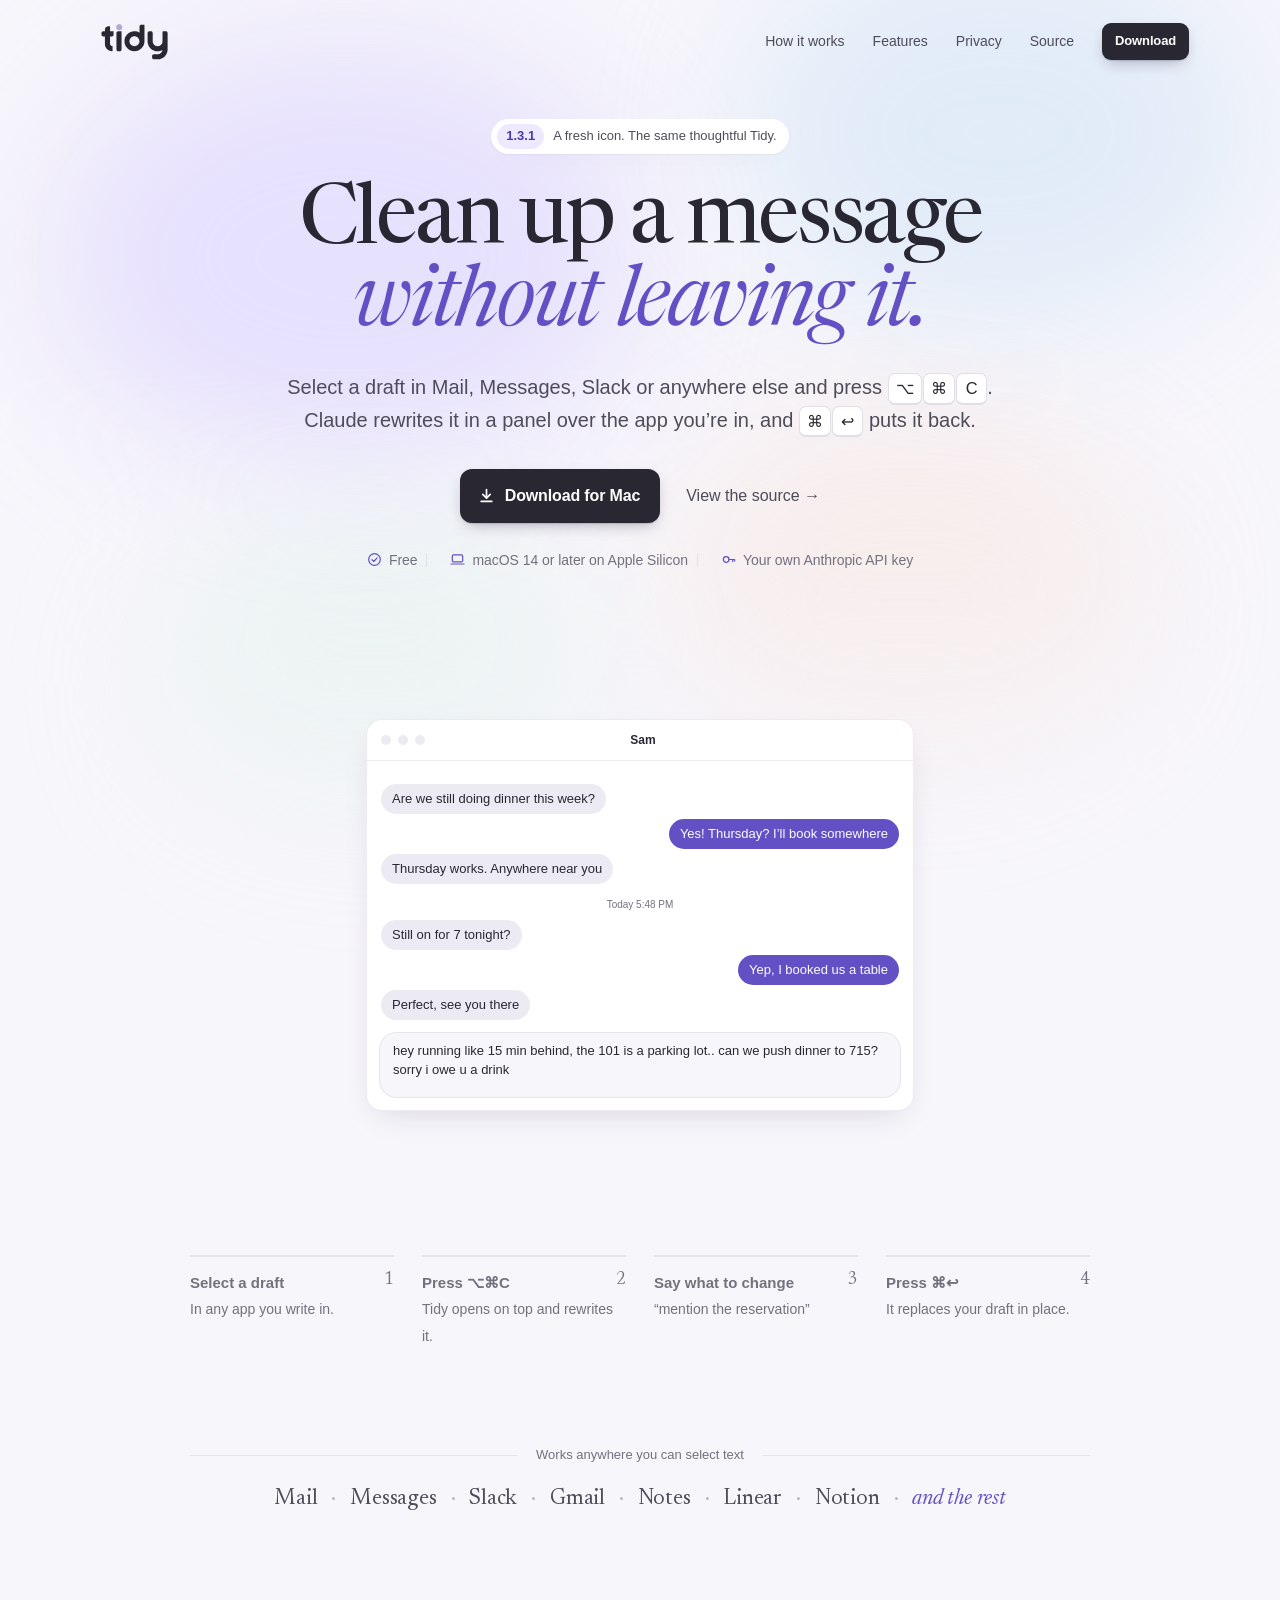
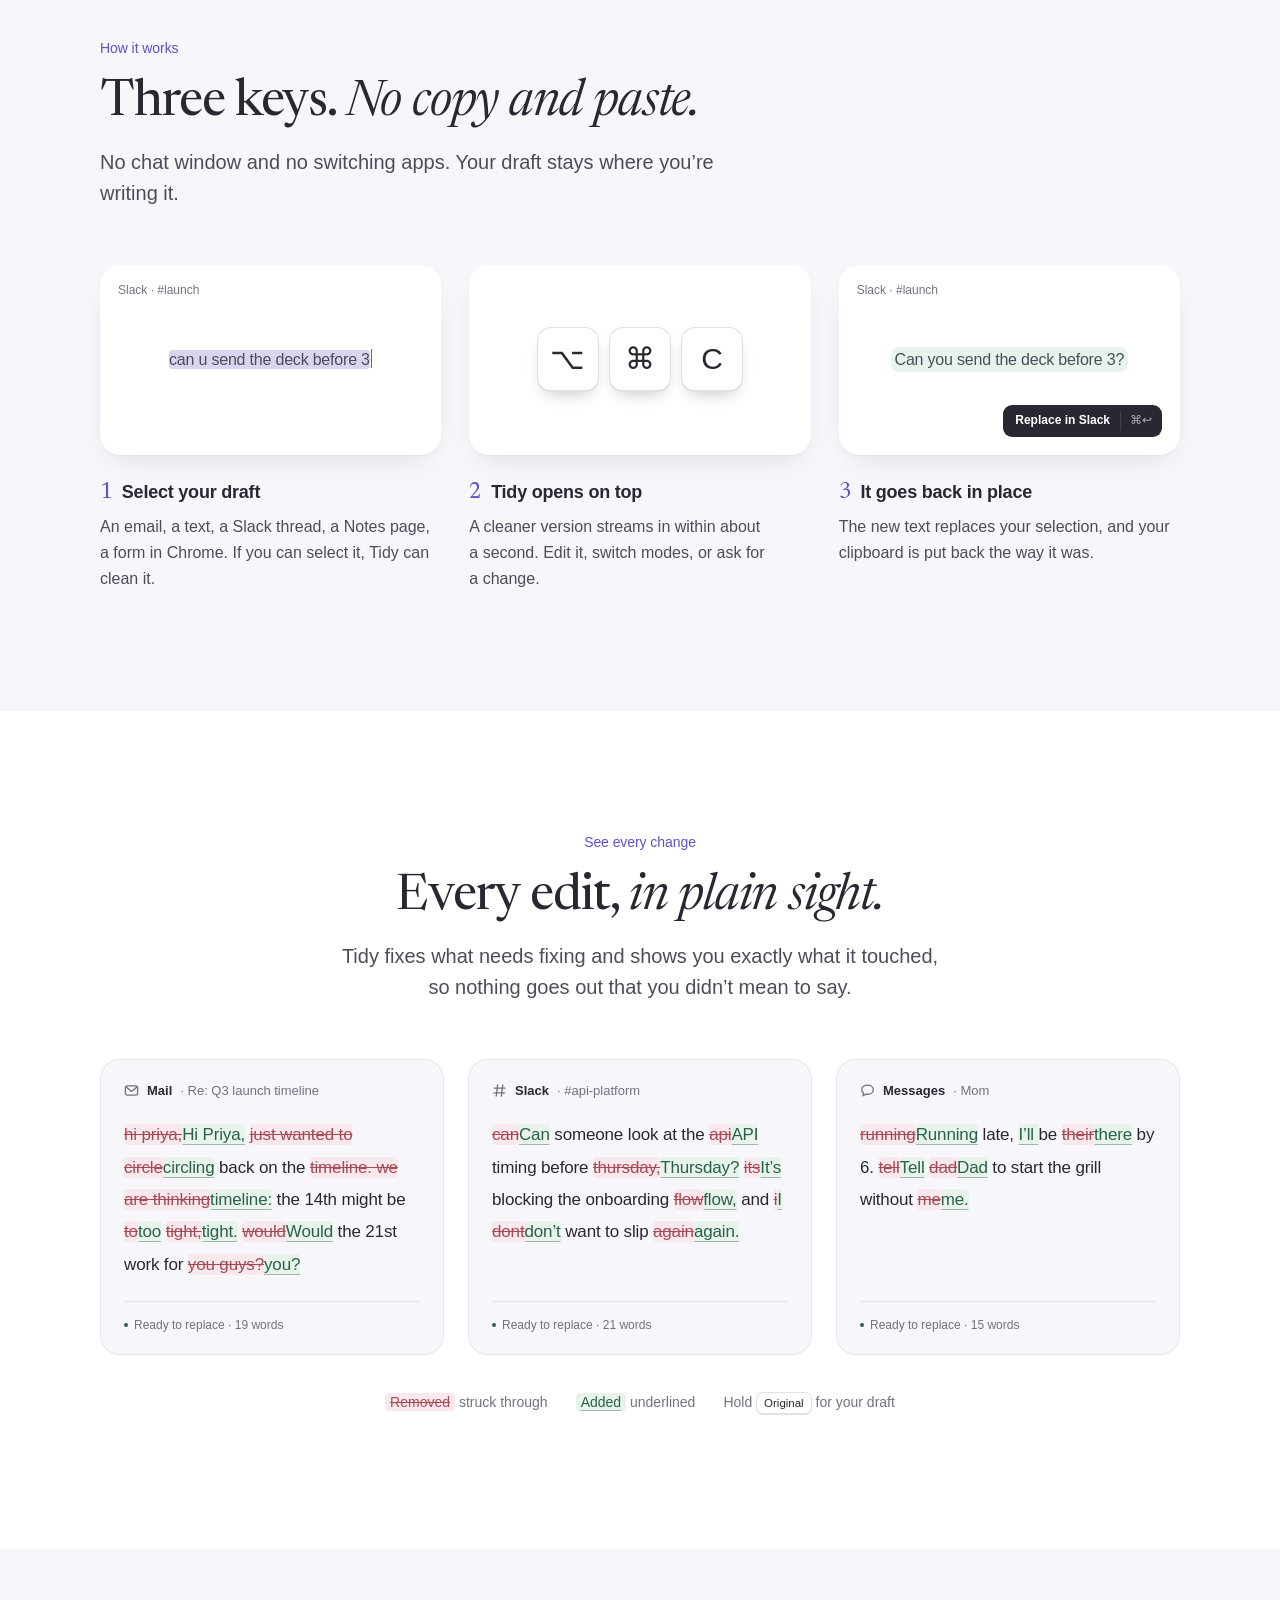
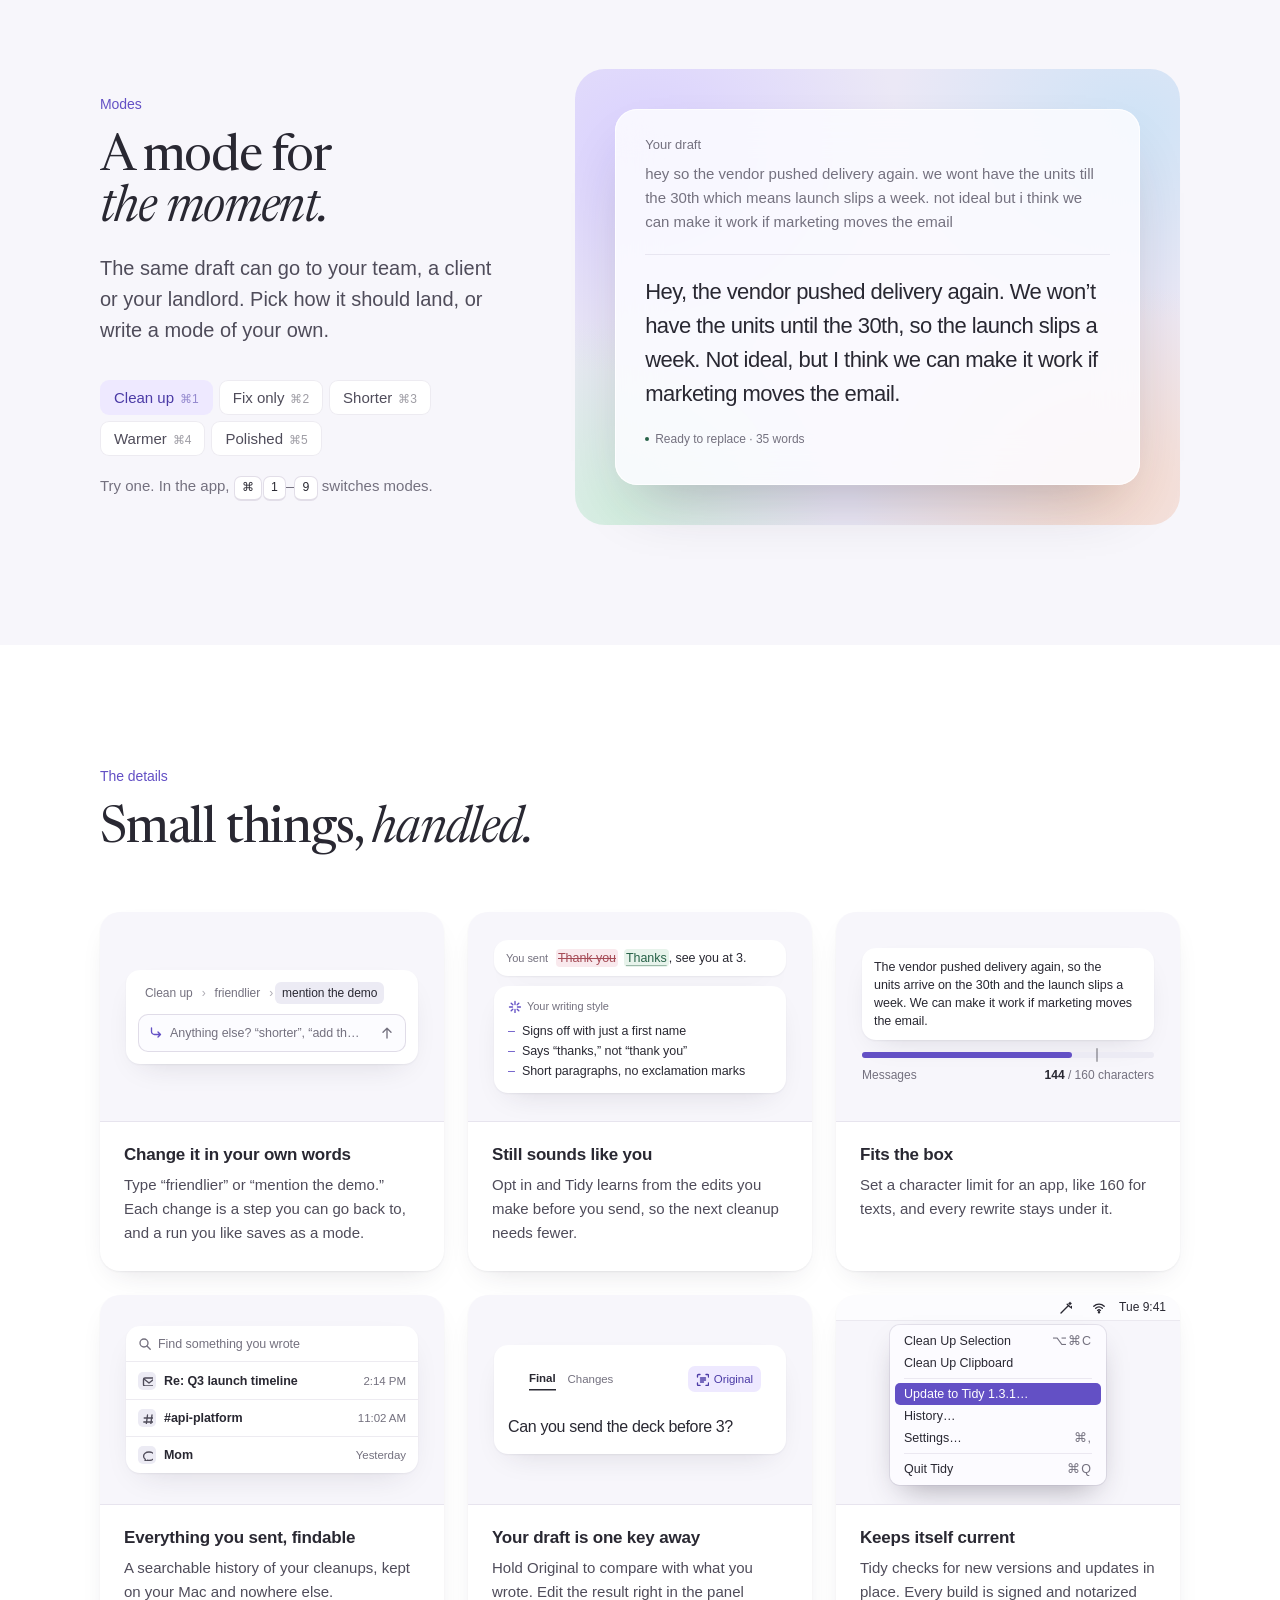
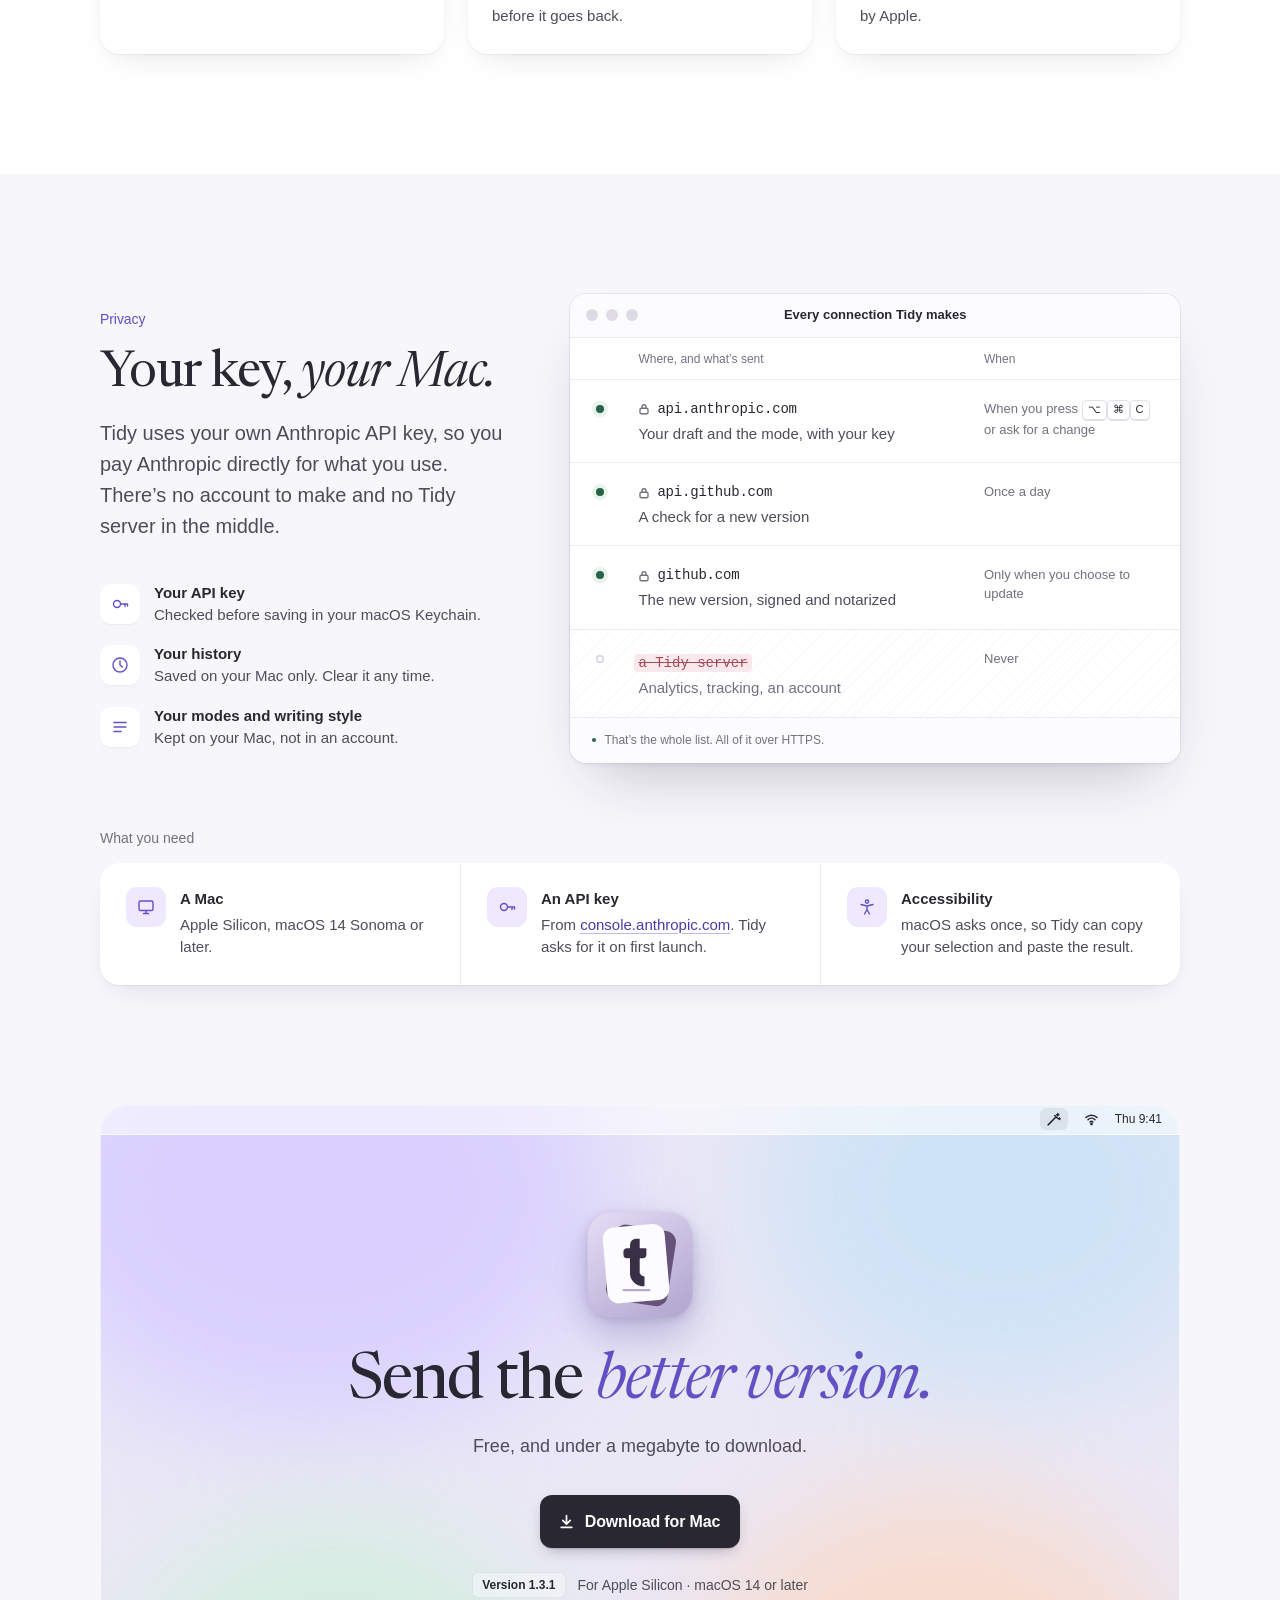
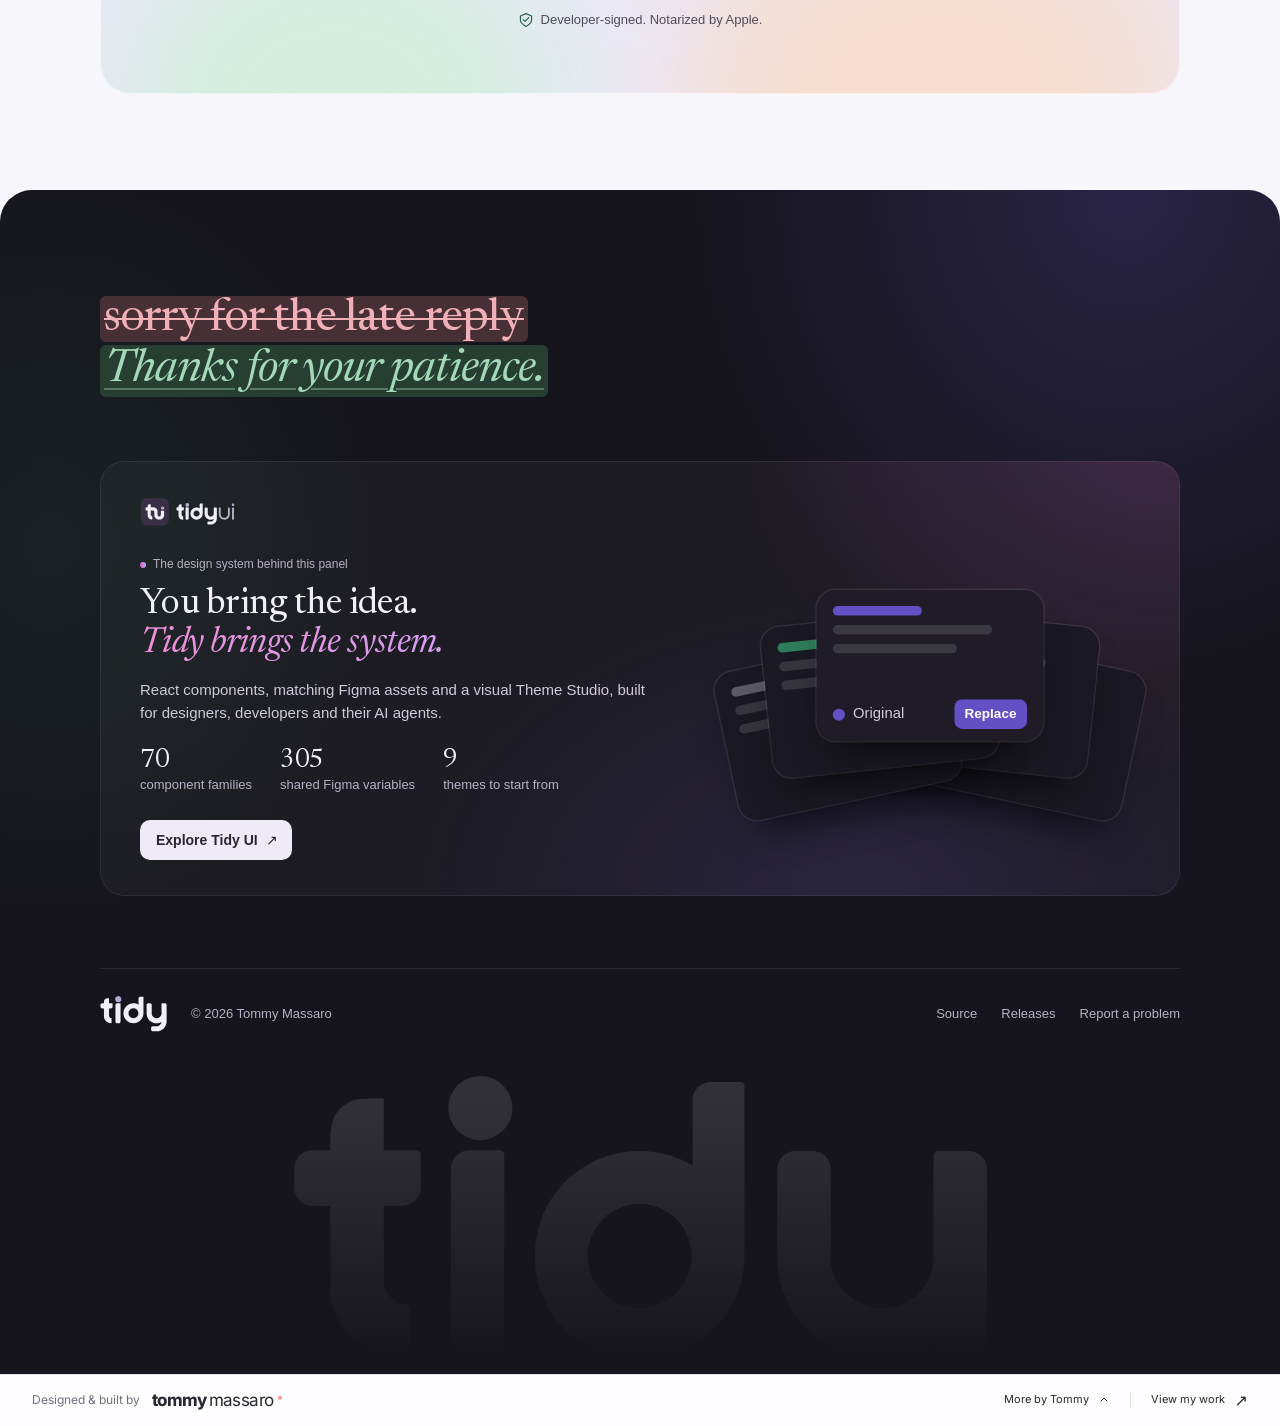
==== commit eb9f2454: "Bring iOS companion into dedicated Codex worktree" ====
--- a/site/index.html
+++ b/site/index.html
@@ -1259,7 +1259,7 @@
       <h2 id="privacy-title">Your key, <em>your Mac.</em></h2>
       <p class="lede">Tidy uses your own Anthropic API key, so you pay Anthropic directly for what you use. There’s no account to make and no Tidy server in the middle.</p>
       <ul class="local">
-        <li><span class="glyph" aria-hidden="true"><svg viewBox="0 0 18 18"><circle cx="6" cy="9" r="3.5"/><path d="M9.5 9h7M14 9v2.5M16.5 9v2"/></svg></span><span><b>Your API key</b>Stored in your macOS Keychain.</span></li>
+        <li><span class="glyph" aria-hidden="true"><svg viewBox="0 0 18 18"><circle cx="6" cy="9" r="3.5"/><path d="M9.5 9h7M14 9v2.5M16.5 9v2"/></svg></span><span><b>Your API key</b>Checked before saving in your macOS Keychain.</span></li>
         <li><span class="glyph" aria-hidden="true"><svg viewBox="0 0 18 18"><circle cx="9" cy="9" r="7"/><path d="M9 5v4l2.5 2"/></svg></span><span><b>Your history</b>Saved on your Mac only. Clear it any time.</span></li>
         <li><span class="glyph" aria-hidden="true"><svg viewBox="0 0 18 18"><path d="M3 4.5h12M3 9h12M3 13.5h7"/></svg></span><span><b>Your modes and writing style</b>Kept on your Mac, not in an account.</span></li>
       </ul>
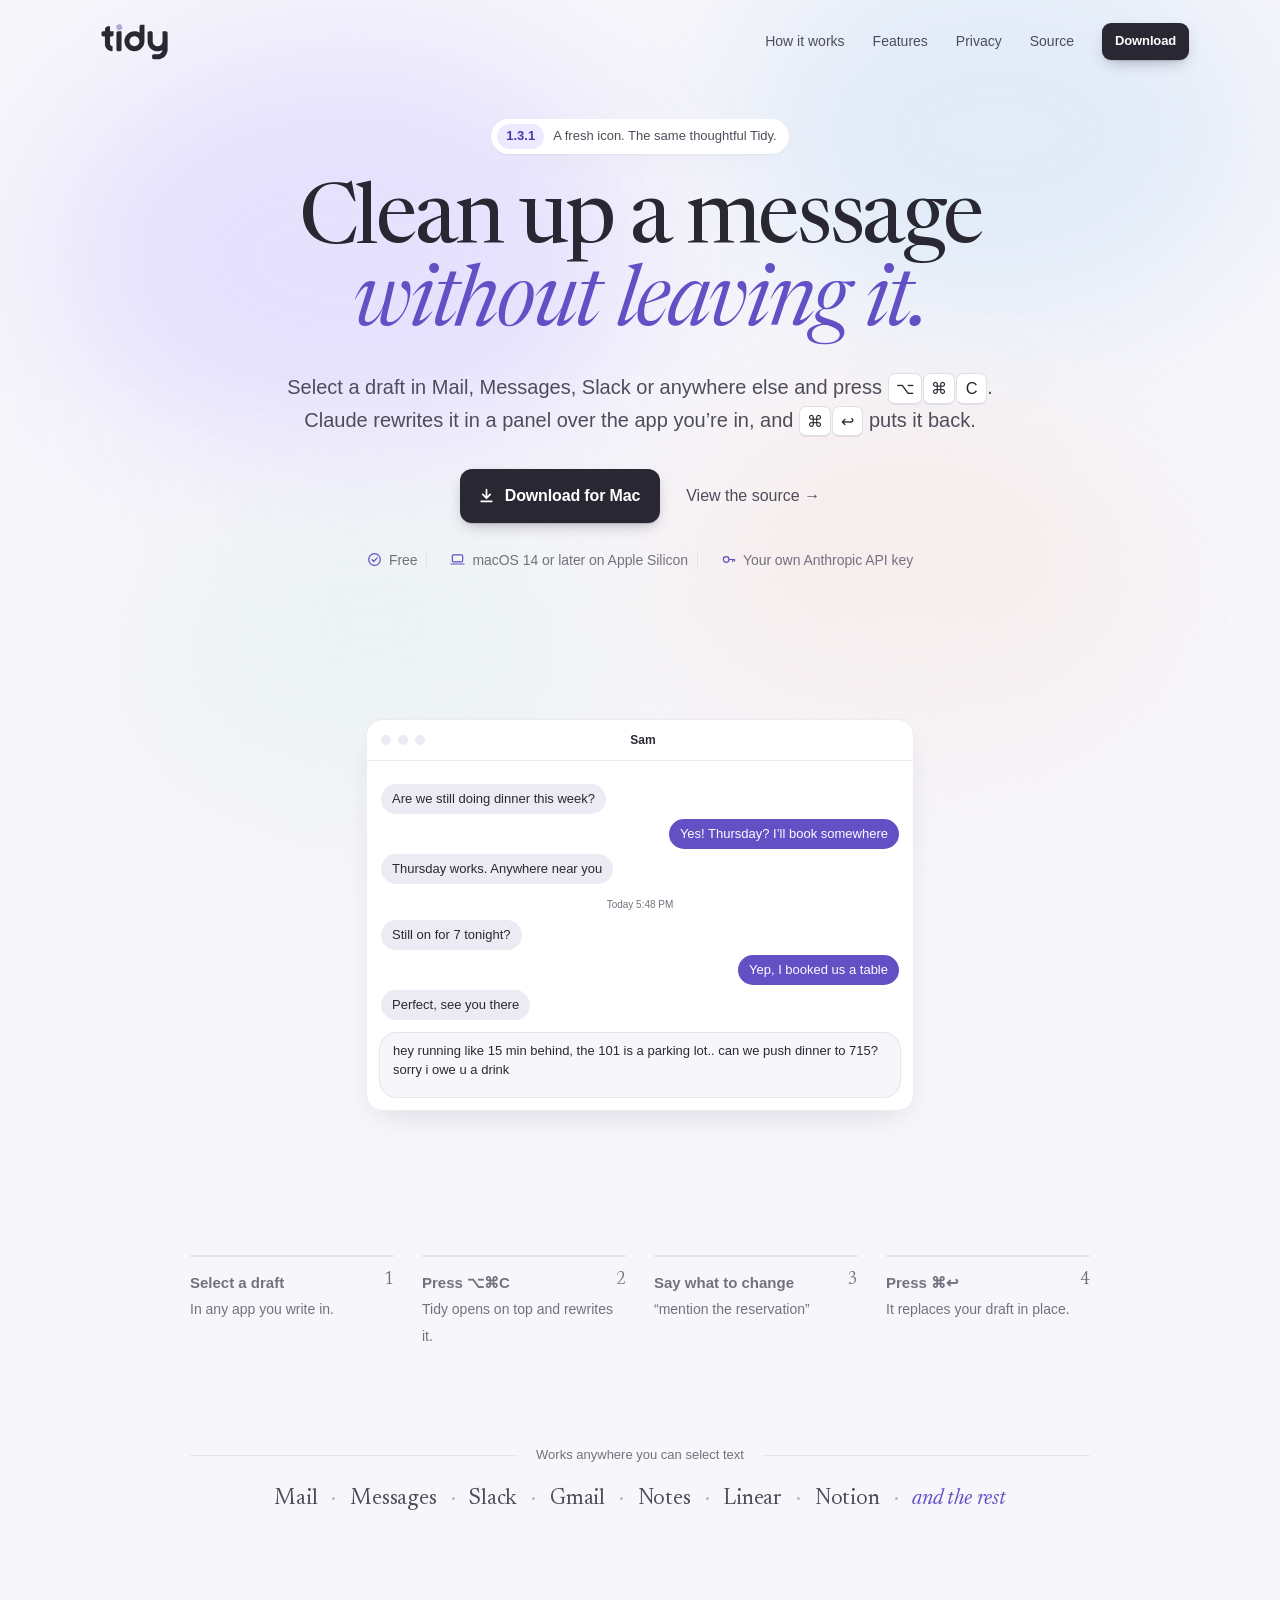
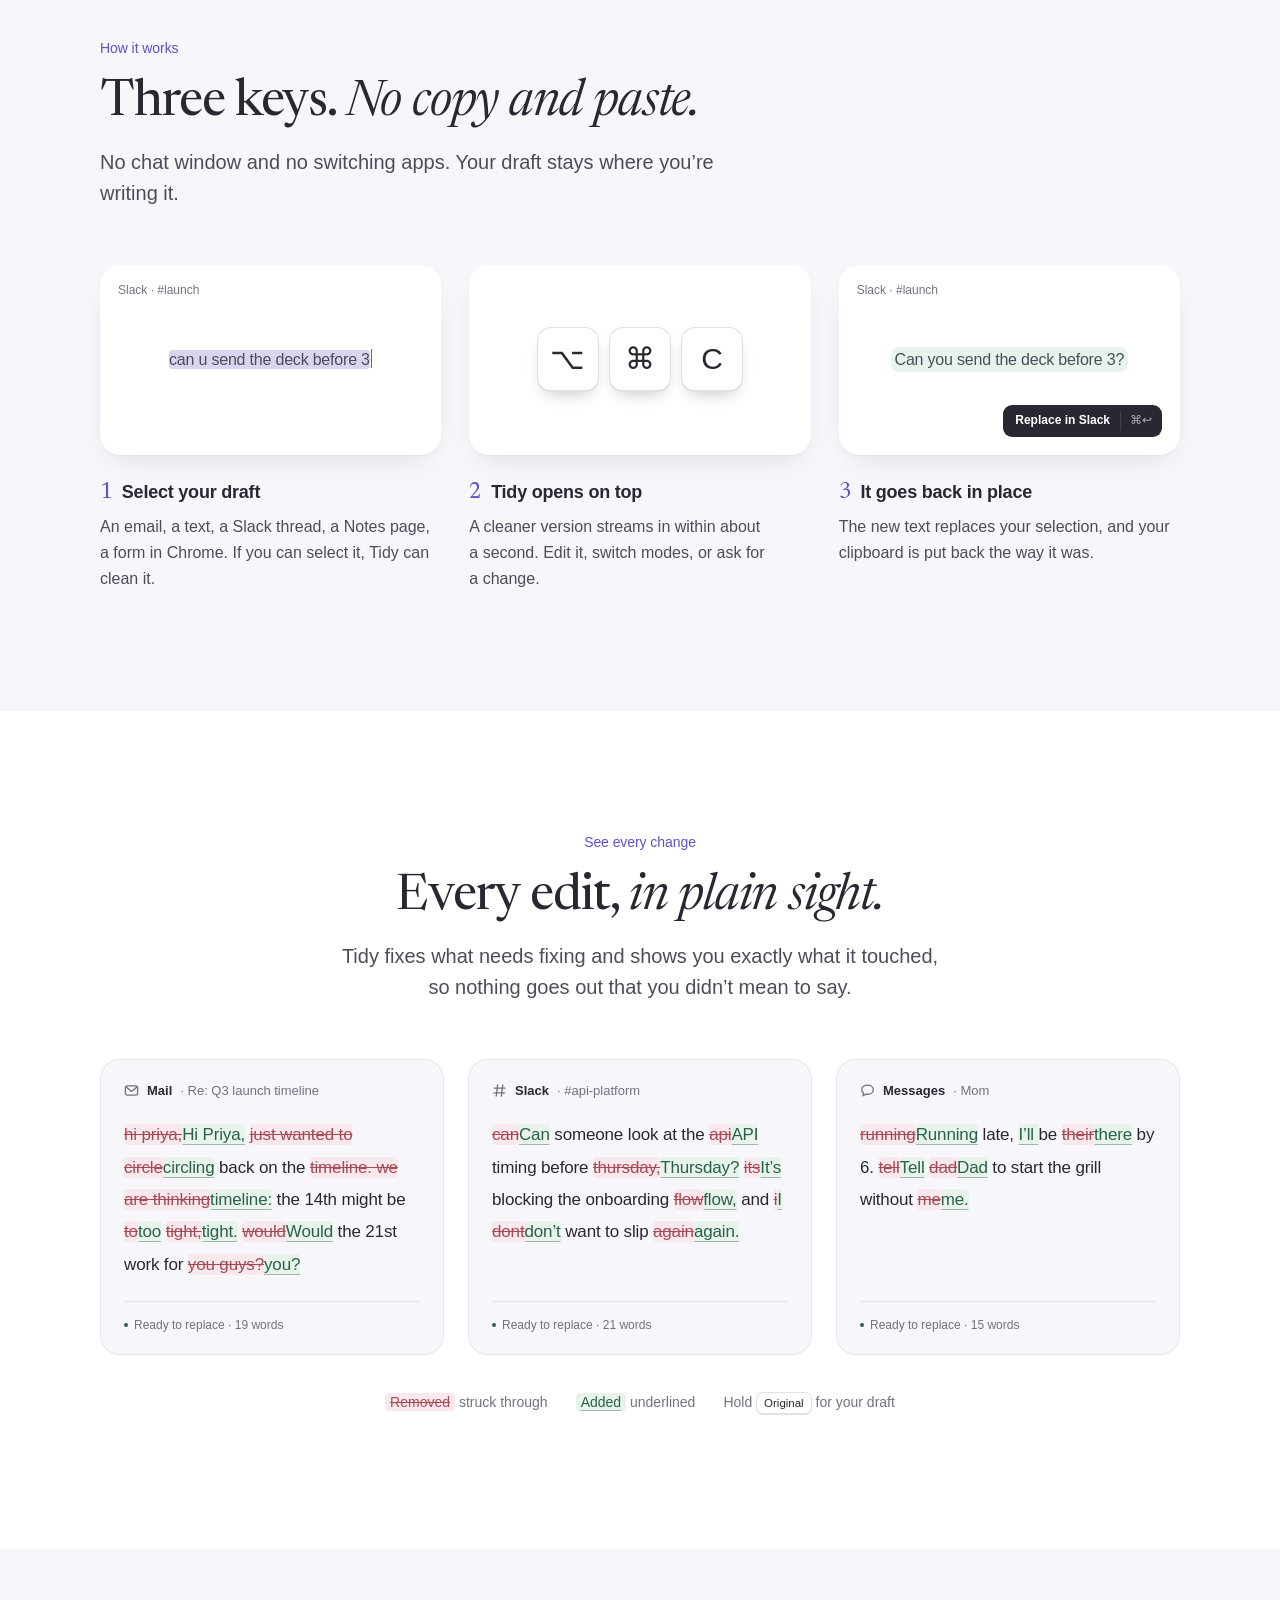
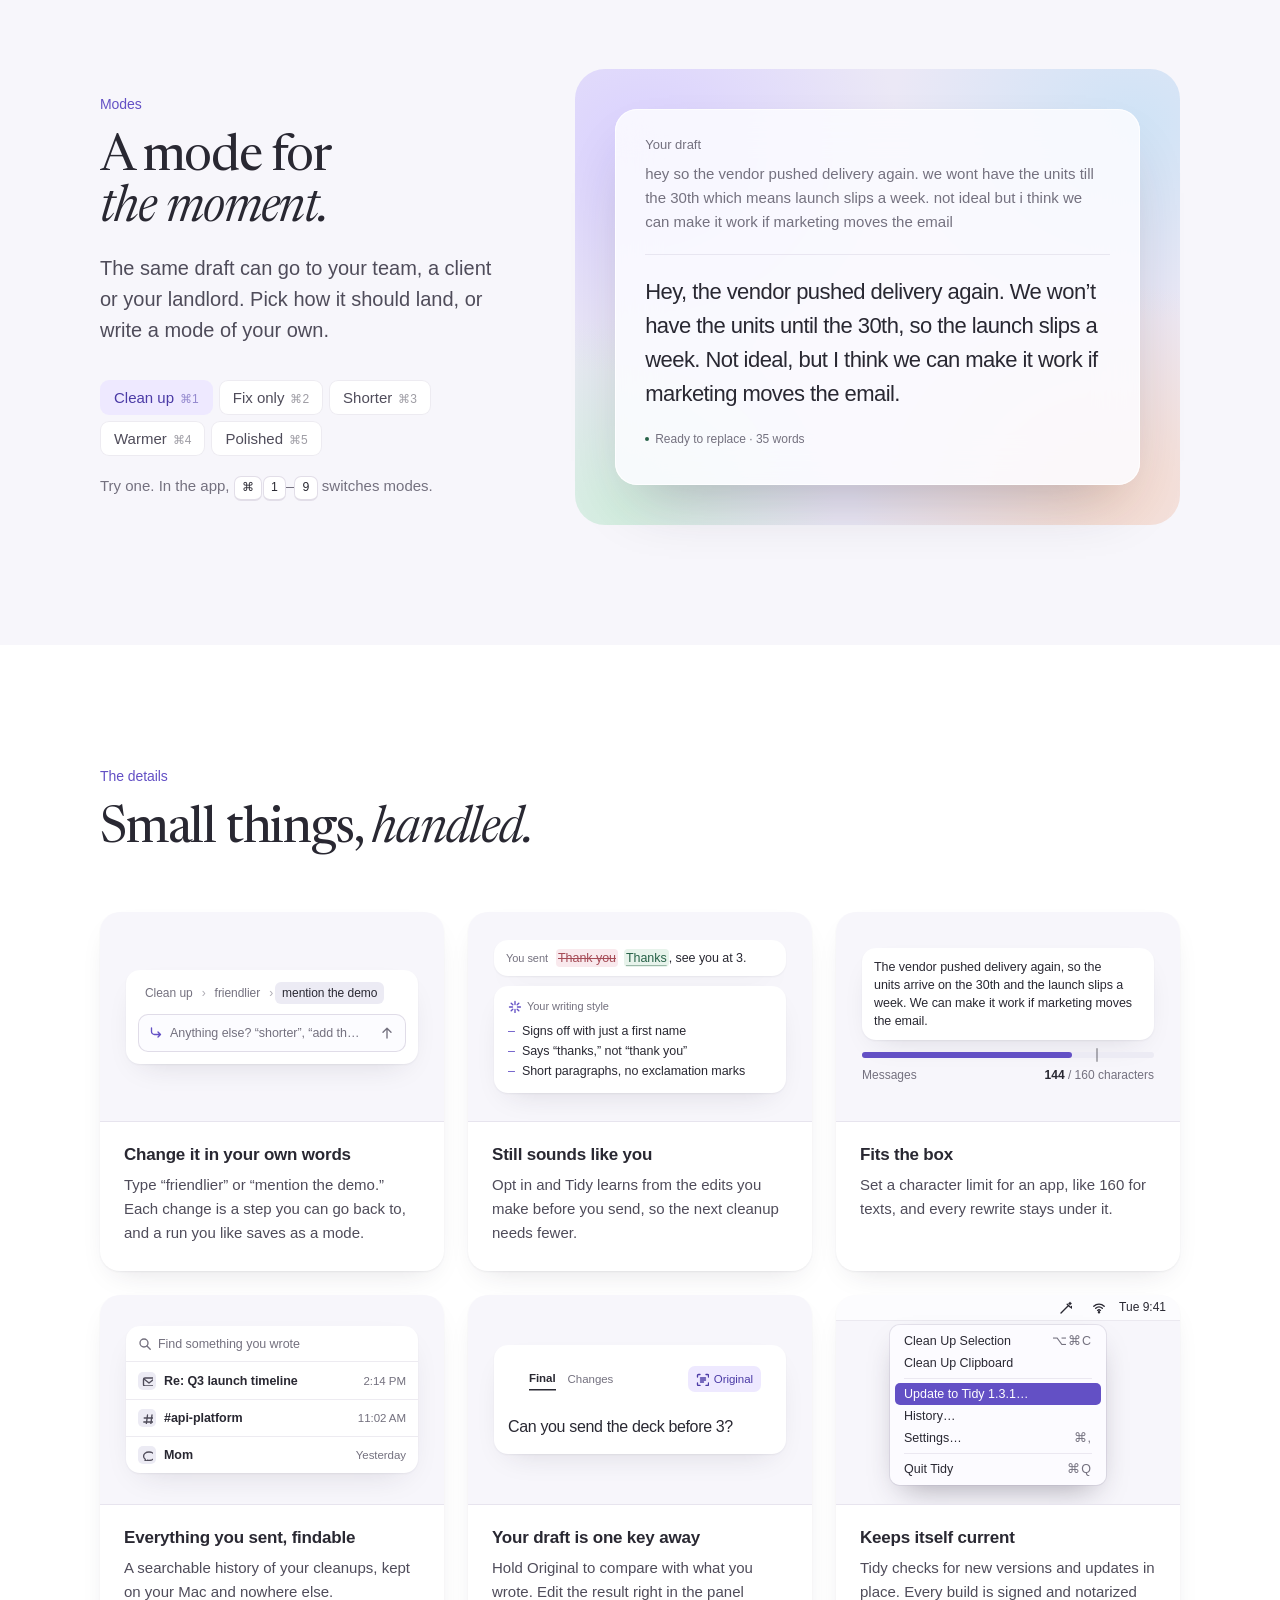
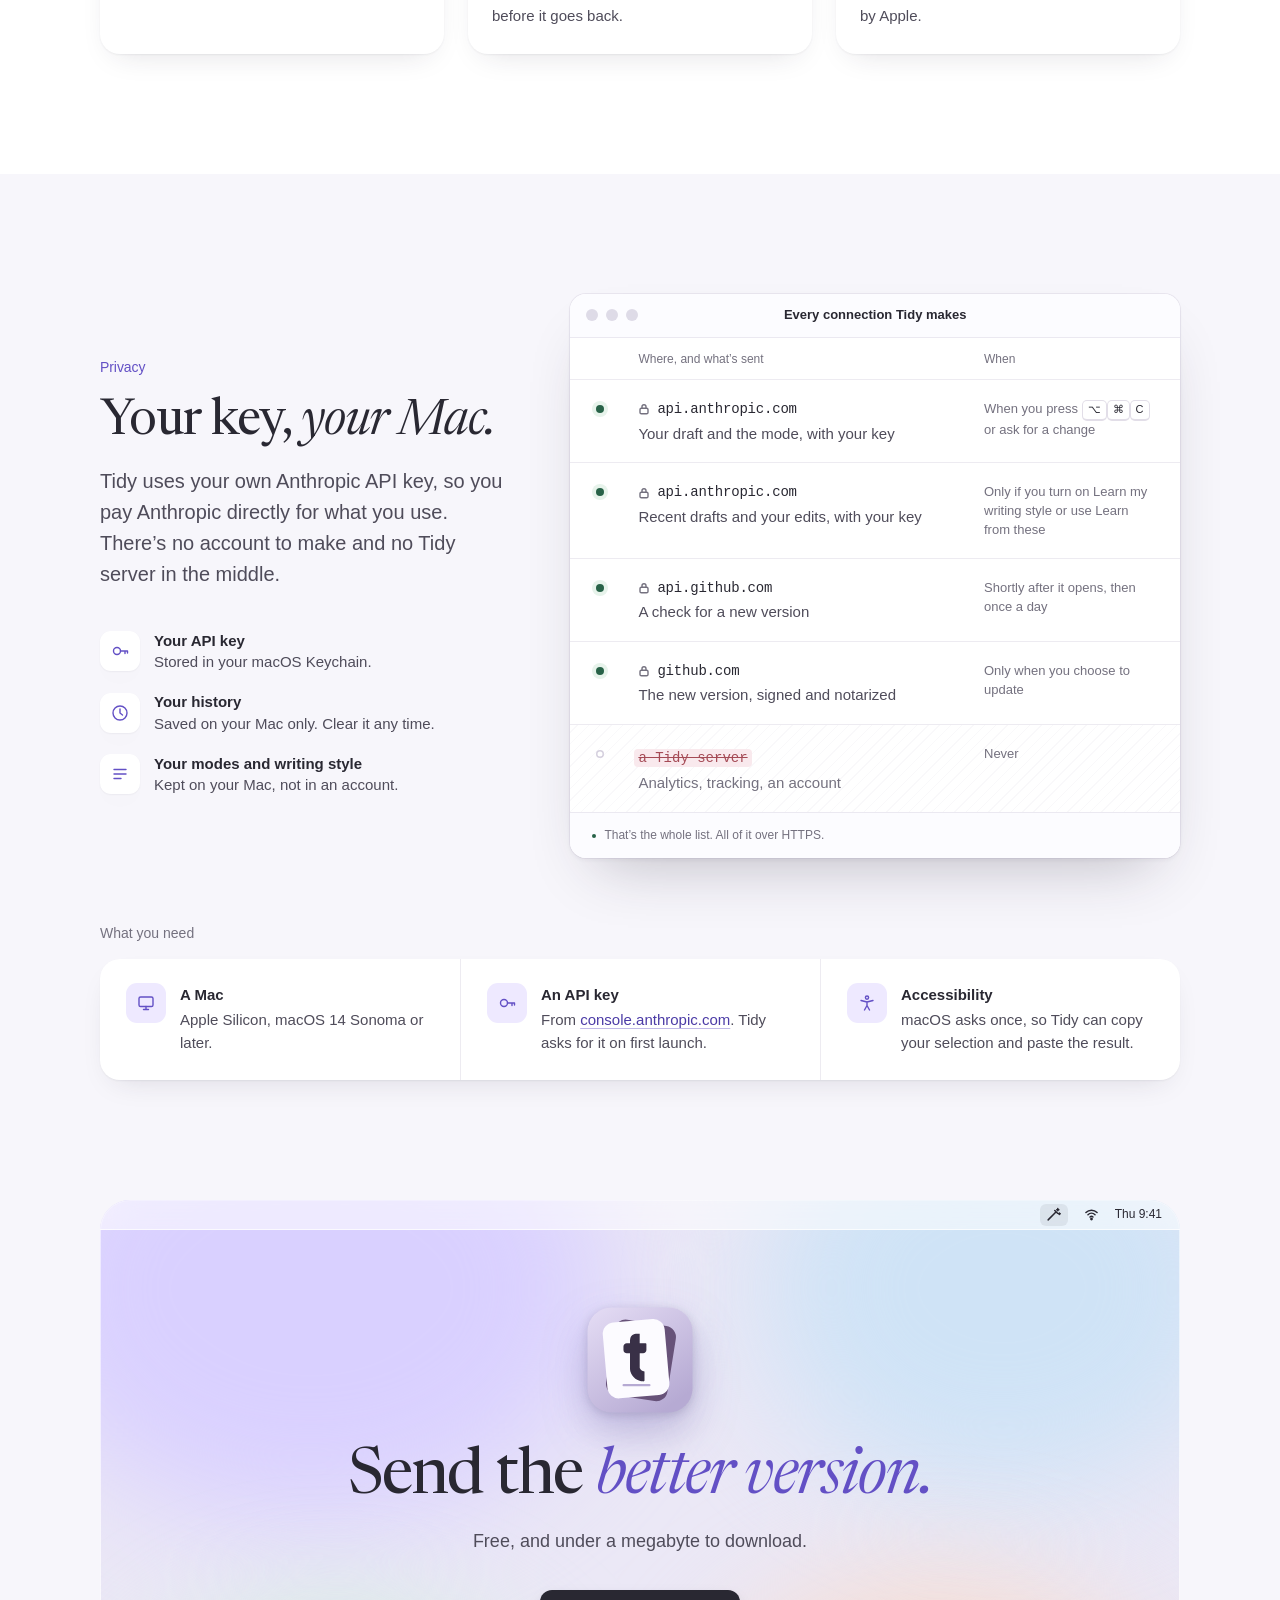
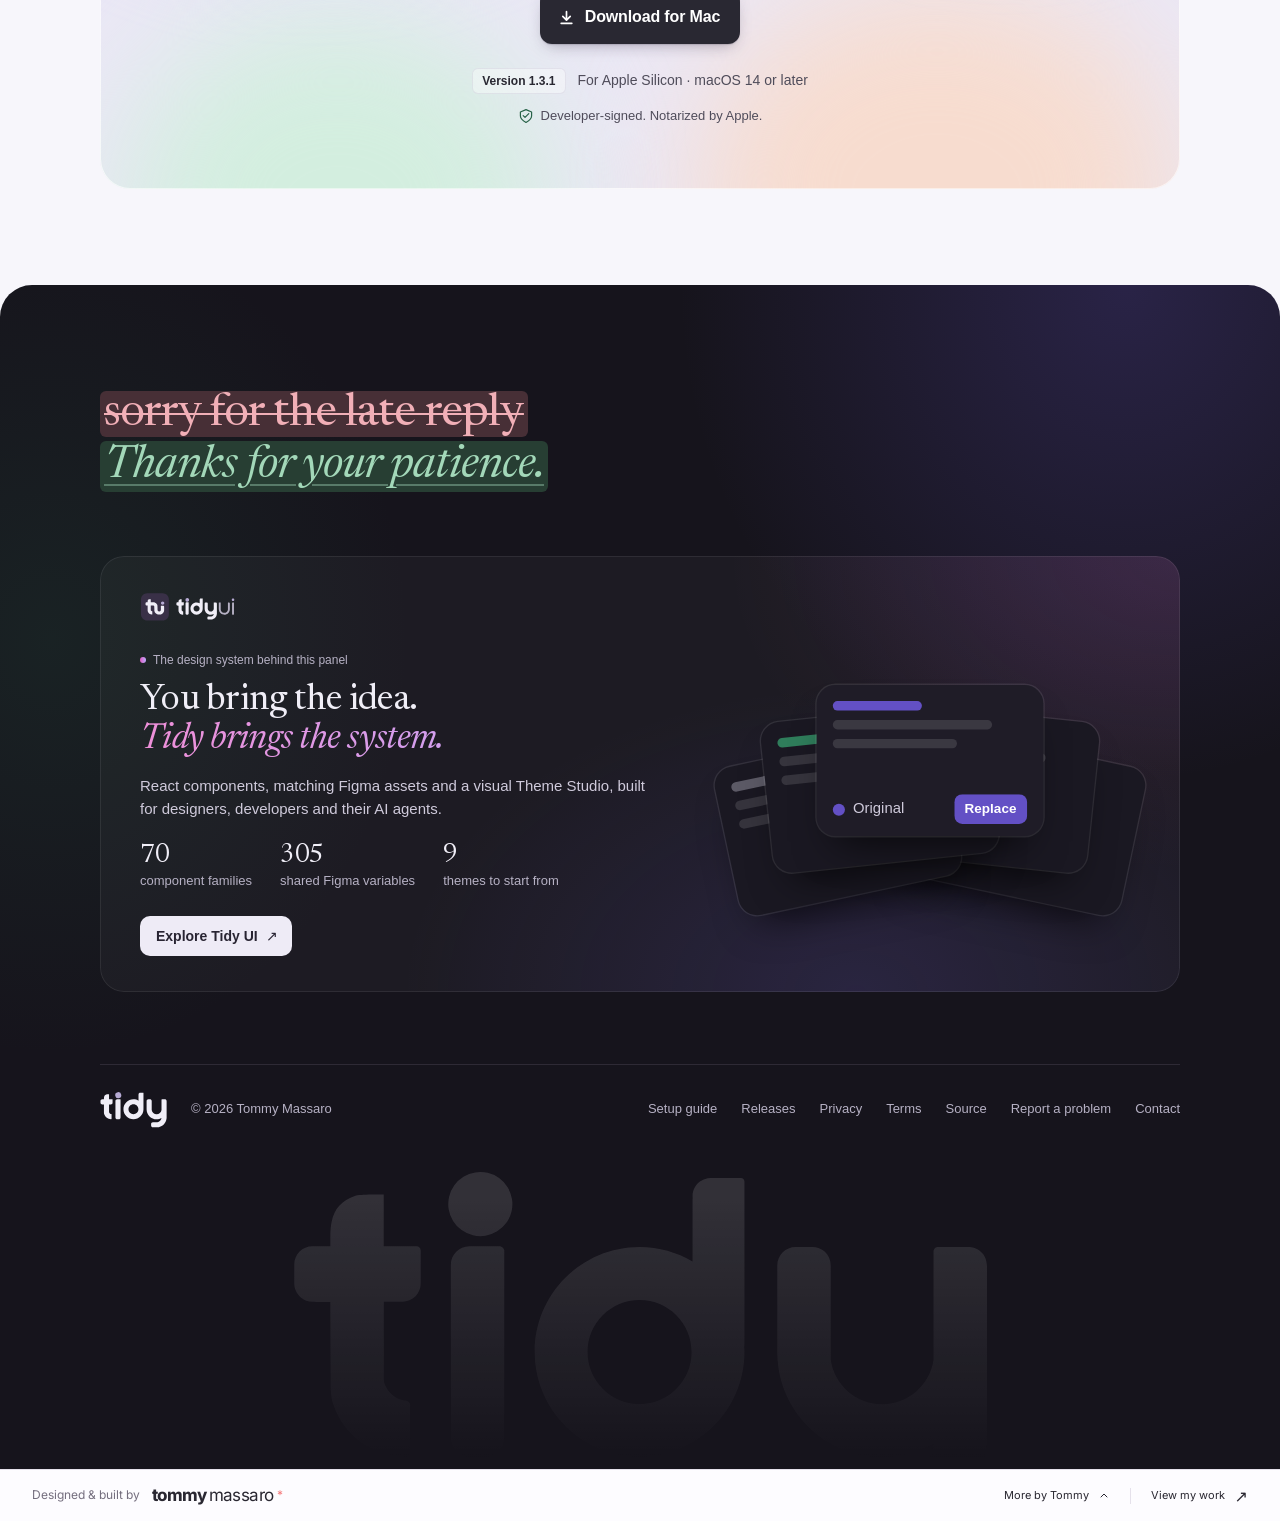
==== commit 7320400c: "Add privacy, terms and setup guide pages to the site Tidy's site gets the pages Mark's has: /privacy" ====
--- a/site/index.html
+++ b/site/index.html
@@ -16,7 +16,7 @@
 <link rel="canonical" href="https://tidy-app.tommymassaro.com/">
 <link rel="preload" href="assets/fonts/newsreader.woff2" as="font" type="font/woff2" crossorigin>
 <style>
-  /* Newsreader (SIL Open Font License, assets/fonts/OFL.txt), self-hosted: the page makes no third-party requests. */
+  /* Newsreader (SIL Open Font License, assets/fonts/OFL.txt), self-hosted. */
   @font-face {
     font-family: "Newsreader"; font-style: normal; font-weight: 300 700; font-display: swap;
     src: url(assets/fonts/newsreader.woff2) format("woff2");
@@ -760,183 +760,7 @@
   }
   @media (prefers-reduced-motion: reduce) { * { transition: none !important; scroll-behavior: auto !important; } .app-icon { animation: none !important; } }
 </style>
-    <!--
-      PostHog, shared with every tommymassaro.com site and read back at
-      stats.tommymassaro.com. The canonical copy of this tag, with the
-      reasoning behind each line, is snippets/subdomain-analytics.html in
-      tmass1/portfolio - change it there and copy, rather than editing one
-      site's version into something subtly different from the others.
-
-      Reports nothing from localhost by design, so it cannot be verified in
-      dev; load the deployed page with ?__posthog_debug=true instead. Visit
-      any page once with ?analytics=off to keep your own visits out.
-    -->
-    <script>
-      (function () {
-        /* ── 1. Which site this is ───────────────────────────────────────────
-           Set it per deployment, or leave it empty and it is taken from the
-           hostname — `mark.tommymassaro.com` becomes "mark". Set it by hand when
-           two hostnames are really one product and should read as one site. */
-        var SITE = "";
-
-        var KEY = "phc_uaWkjgzs42jdt5M9k7JX8CHZdMBbzteeJjDJqNhHGf8s";
-        var HOST = "https://us.i.posthog.com";
-        /* The assets host is the API host with "-assets" after the region. Both
-           are real and they are not interchangeable: the `i.` host takes events,
-           this one serves the library. */
-        var ASSETS = "https://us-assets.i.posthog.com";
-
-        var host = location.hostname;
-
-        if (!SITE) {
-          SITE =
-            host === "tommymassaro.com" || host === "www.tommymassaro.com"
-              ? "portfolio"
-              : host.split(".")[0];
-        }
-
-        /* ── 2. Nothing from a dev machine ───────────────────────────────────
-           A deny-list rather than a list of production hostnames, so a new
-           subdomain starts reporting on its own instead of silently going dark
-           until somebody remembers this file. The portfolio learned this the
-           expensive way: every page of it was clicked through on localhost while
-           it was being built, and all of it was counted. */
-        var DEV = ["localhost", "127.0.0.1", "[::1]"];
-        if (DEV.indexOf(host) !== -1 || /\.(local|localhost)$/.test(host)) return;
-
-        var cookie = function (name) {
-          var m = document.cookie.match("(^|; )" + name + "=([^;]*)");
-          return m ? decodeURIComponent(m[2]) : null;
-        };
-
-        /* Written on the parent domain on purpose: one opt-out then covers every
-           subdomain at once. localStorage could not — it is scoped per origin, so
-           switching off on the portfolio would leave every app still counting. */
-        var setCookie = function (name, value, maxAge) {
-          document.cookie =
-            name +
-            "=" +
-            encodeURIComponent(value) +
-            ";domain=.tommymassaro.com;path=/;max-age=" +
-            maxAge +
-            ";samesite=lax;secure";
-        };
-
-        /* ── 3. The per-device opt-out ───────────────────────────────────────
-           Visit any of these sites once with `?analytics=off` and none of them
-           count this browser again; `?analytics=on` undoes it. Deliberately
-           guessable — anyone who finds it can opt themselves out too, which is a
-           feature. The alternative is a secret, and a secret in client-side
-           JavaScript is not one. */
-        try {
-          var q = new URLSearchParams(location.search).get("analytics");
-          if (q === "off") setCookie("tm-analytics-off", "1", 10 * 365 * 86400);
-          if (q === "on") setCookie("tm-analytics-off", "", 0);
-        } catch (e) {
-          /* No URLSearchParams, or a malformed query. Analytics simply stay on. */
-        }
-
-        if (cookie("tm-analytics-off") === "1") return;
-
-        /* An explicit refusal always wins. See the consent note at the top: this
-           reads an answer that nothing writes yet. */
-        if (cookie("tm-consent") === "denied") return;
-
-        /* ── 4. Load and start ───────────────────────────────────────────────
-           The same loader the portfolio uses in production: the library from the
-           assets host with an `onload`, rather than PostHog's minified stub. The
-           stub exists only to queue calls made before the library arrives, and
-           waiting for onload removes the need for a queue at all. */
-        var start = function () {
-          window.posthog.init(KEY, {
-            api_host: HOST,
-            /* Only build person profiles for people we identify, which on a set
-               of demo sites is nobody — anonymous visitors stay anonymous. */
-            person_profiles: "identified_only",
-            /* Both are already the defaults. They are named because they are the
-               entire reason one project works across these hosts, and a future
-               edit that turns either off would quietly split every visitor in
-               two without any error to notice. */
-            cross_subdomain_cookie: true,
-            persistence: "localStorage+cookie",
-            loaded: function (ph) {
-              /* A convenience label, not load-bearing. The dashboard groups by
-                 `$host`, which PostHog attaches to every event by itself — so if
-                 this never runs, or the first pageview goes out before it does,
-                 nothing is lost. It exists to make filtering in PostHog's own UI
-                 read as "site = tidy-app" rather than as a hostname. */
-              ph.register({ site: SITE });
-            },
-          });
-        };
-
-        var el = document.createElement("script");
-        el.src = ASSETS + "/static/array.js";
-        el.onload = start;
-        document.head.appendChild(el);
-
-        /* ── 5. Download buttons ─────────────────────────────────────────────
-           Mark the link and the click is counted:
-
-               <a href="/Mark.dmg" data-track-download="mark" data-platform="macos">
-               <a href="https://apps.apple.com/…" data-track-download="tidy" data-platform="ios">
-
-           `data-track-download` rather than the obvious `data-download` because
-           the obvious one was already taken: Mark's own site/page.ts selects
-           `[data-download]` to point every download link at the current .dmg, and
-           a test asserts on it. Sharing the attribute would have coupled a
-           measurement concern to a functional one in a way neither side declares,
-           and this snippet goes on sites it cannot see. The ugly name is the
-           whole point — nothing else will have claimed it.
-
-           `sendBeacon` with `send_instantly` because a download link may or may
-           not unload the page and the markup does not say which: a same-origin
-           file leaves the page alone, an App Store link navigates away and can
-           kill an ordinary in-flight request. A beacon is handed to the browser
-           to deliver regardless, so both cases are covered without the snippet
-           needing to know which it is looking at.
-
-           Listening on the capture phase so this runs before any handler on the
-           link itself, including one that calls preventDefault and navigates by
-           hand. */
-        var track = function (app, extra) {
-          if (!window.posthog || !window.posthog.capture) return;
-          var props = { app: app, site: SITE };
-          for (var k in extra) {
-            if (extra[k]) props[k] = extra[k];
-          }
-          try {
-            window.posthog.capture("app_downloaded", props, {
-              transport: "sendBeacon",
-              send_instantly: true,
-            });
-          } catch (e) {
-            /* Never let measurement break a download. */
-          }
-        };
-
-        document.addEventListener(
-          "click",
-          function (event) {
-            var el =
-              event.target &&
-              event.target.closest &&
-              event.target.closest("[data-track-download]");
-            if (!el) return;
-            track(el.getAttribute("data-track-download"), {
-              platform: el.getAttribute("data-platform"),
-              href: el.getAttribute("href"),
-            });
-          },
-          true,
-        );
-
-        /* For a download that is not a link — a button that builds the file, or
-           one behind a framework's own handler — call it directly:
-               window.tmTrackDownload("fritter", { platform: "macos" }) */
-        window.tmTrackDownload = track;
-      })();
-    </script>
+    <script src="assets/analytics.js"></script>
   </head>
 <body>
 
@@ -1259,7 +1083,7 @@
       <h2 id="privacy-title">Your key, <em>your Mac.</em></h2>
       <p class="lede">Tidy uses your own Anthropic API key, so you pay Anthropic directly for what you use. There’s no account to make and no Tidy server in the middle.</p>
       <ul class="local">
-        <li><span class="glyph" aria-hidden="true"><svg viewBox="0 0 18 18"><circle cx="6" cy="9" r="3.5"/><path d="M9.5 9h7M14 9v2.5M16.5 9v2"/></svg></span><span><b>Your API key</b>Checked before saving in your macOS Keychain.</span></li>
+        <li><span class="glyph" aria-hidden="true"><svg viewBox="0 0 18 18"><circle cx="6" cy="9" r="3.5"/><path d="M9.5 9h7M14 9v2.5M16.5 9v2"/></svg></span><span><b>Your API key</b>Stored in your macOS Keychain.</span></li>
         <li><span class="glyph" aria-hidden="true"><svg viewBox="0 0 18 18"><circle cx="9" cy="9" r="7"/><path d="M9 5v4l2.5 2"/></svg></span><span><b>Your history</b>Saved on your Mac only. Clear it any time.</span></li>
         <li><span class="glyph" aria-hidden="true"><svg viewBox="0 0 18 18"><path d="M3 4.5h12M3 9h12M3 13.5h7"/></svg></span><span><b>Your modes and writing style</b>Kept on your Mac, not in an account.</span></li>
       </ul>
@@ -1270,7 +1094,8 @@
       <div class="cols" aria-hidden="true"><span>Where, and what’s sent</span><span>When</span></div>
       <ul>
         <li><span class="dot" aria-hidden="true"></span><span><span class="host"><svg viewBox="0 0 12 12" aria-hidden="true"><rect x="2" y="5.2" width="8" height="5.6" rx="1.4"/><path d="M4 5.2V3.8a2 2 0 0 1 4 0v1.4"/></svg>api.anthropic.com</span><span class="what">Your draft and the mode, with your key</span></span><span class="when">When you press <kbd>⌥</kbd><kbd>⌘</kbd><kbd>C</kbd> or ask for a change</span></li>
-        <li><span class="dot" aria-hidden="true"></span><span><span class="host"><svg viewBox="0 0 12 12" aria-hidden="true"><rect x="2" y="5.2" width="8" height="5.6" rx="1.4"/><path d="M4 5.2V3.8a2 2 0 0 1 4 0v1.4"/></svg>api.github.com</span><span class="what">A check for a new version</span></span><span class="when">Once a day</span></li>
+        <li><span class="dot" aria-hidden="true"></span><span><span class="host"><svg viewBox="0 0 12 12" aria-hidden="true"><rect x="2" y="5.2" width="8" height="5.6" rx="1.4"/><path d="M4 5.2V3.8a2 2 0 0 1 4 0v1.4"/></svg>api.anthropic.com</span><span class="what">Recent drafts and your edits, with your key</span></span><span class="when">Only if you turn on Learn my writing style or use Learn from these</span></li>
+        <li><span class="dot" aria-hidden="true"></span><span><span class="host"><svg viewBox="0 0 12 12" aria-hidden="true"><rect x="2" y="5.2" width="8" height="5.6" rx="1.4"/><path d="M4 5.2V3.8a2 2 0 0 1 4 0v1.4"/></svg>api.github.com</span><span class="what">A check for a new version</span></span><span class="when">Shortly after it opens, then once a day</span></li>
         <li><span class="dot" aria-hidden="true"></span><span><span class="host"><svg viewBox="0 0 12 12" aria-hidden="true"><rect x="2" y="5.2" width="8" height="5.6" rx="1.4"/><path d="M4 5.2V3.8a2 2 0 0 1 4 0v1.4"/></svg>github.com</span><span class="what">The new version, signed and notarized</span></span><span class="when">Only when you choose to update</span></li>
         <li class="none"><span class="dot" aria-hidden="true"></span><span><del>a Tidy server</del><span class="what">Analytics, tracking, an account</span></span><span class="when">Never</span></li>
       </ul>
@@ -1338,9 +1163,13 @@
       <a class="wordmark" href="./" aria-label="Tidy home"><img class="brand-light" src="assets/tidy-app-wordmark.svg" width="67" height="37" alt="Tidy"><img class="brand-dark" src="assets/tidy-app-wordmark-dark.svg" width="67" height="37" alt="" aria-hidden="true"></a>
       <span>© 2026 Tommy Massaro</span>
       <span class="spacer"></span>
+      <a href="setup">Setup guide</a>
+      <a href="https://github.com/tmass1/tidy/releases">Releases</a>
+      <a href="privacy">Privacy</a>
+      <a href="terms">Terms</a>
       <a href="https://github.com/tmass1/tidy">Source</a>
-      <a href="https://github.com/tmass1/tidy/releases">Releases</a>
       <a href="https://github.com/tmass1/tidy/issues">Report a problem</a>
+      <a href="mailto:hey@tommymassaro.com">Contact</a>
     </div>
   </div>
   <div class="foot-giant" aria-hidden="true"></div>
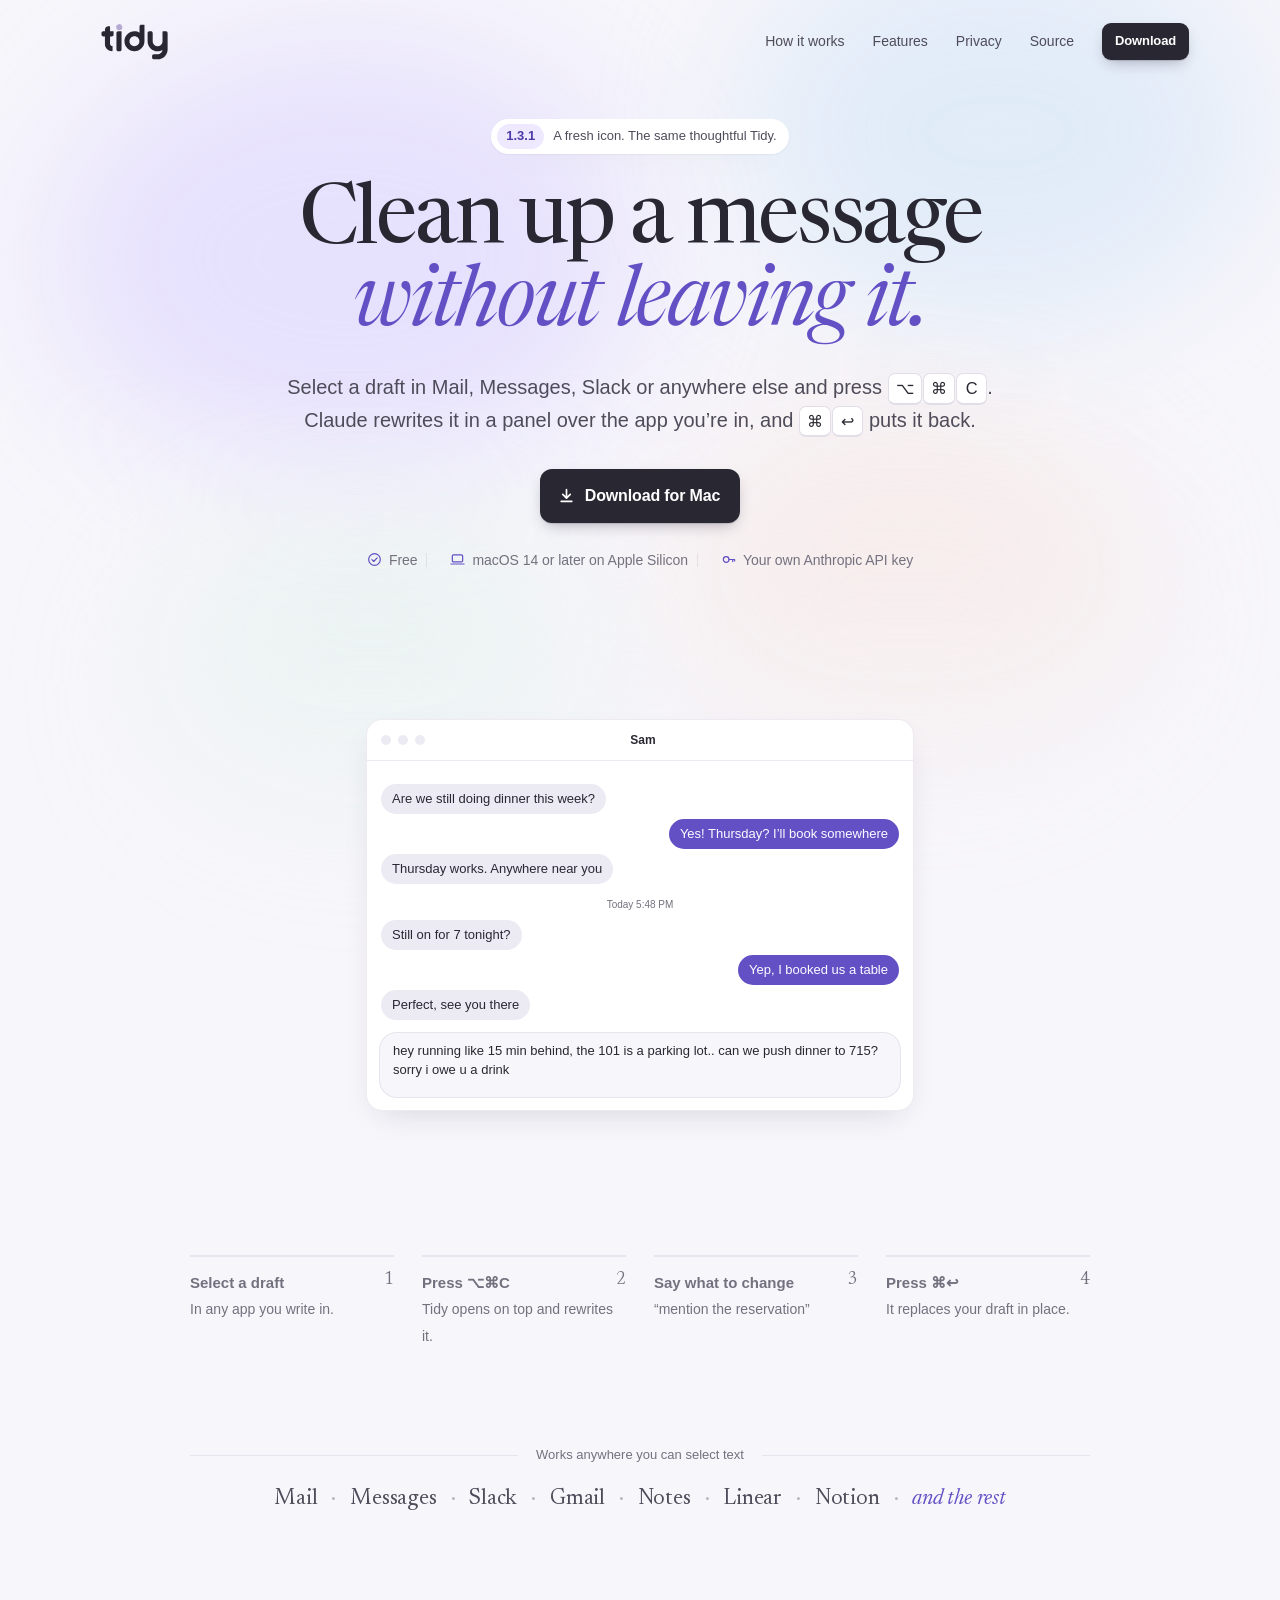
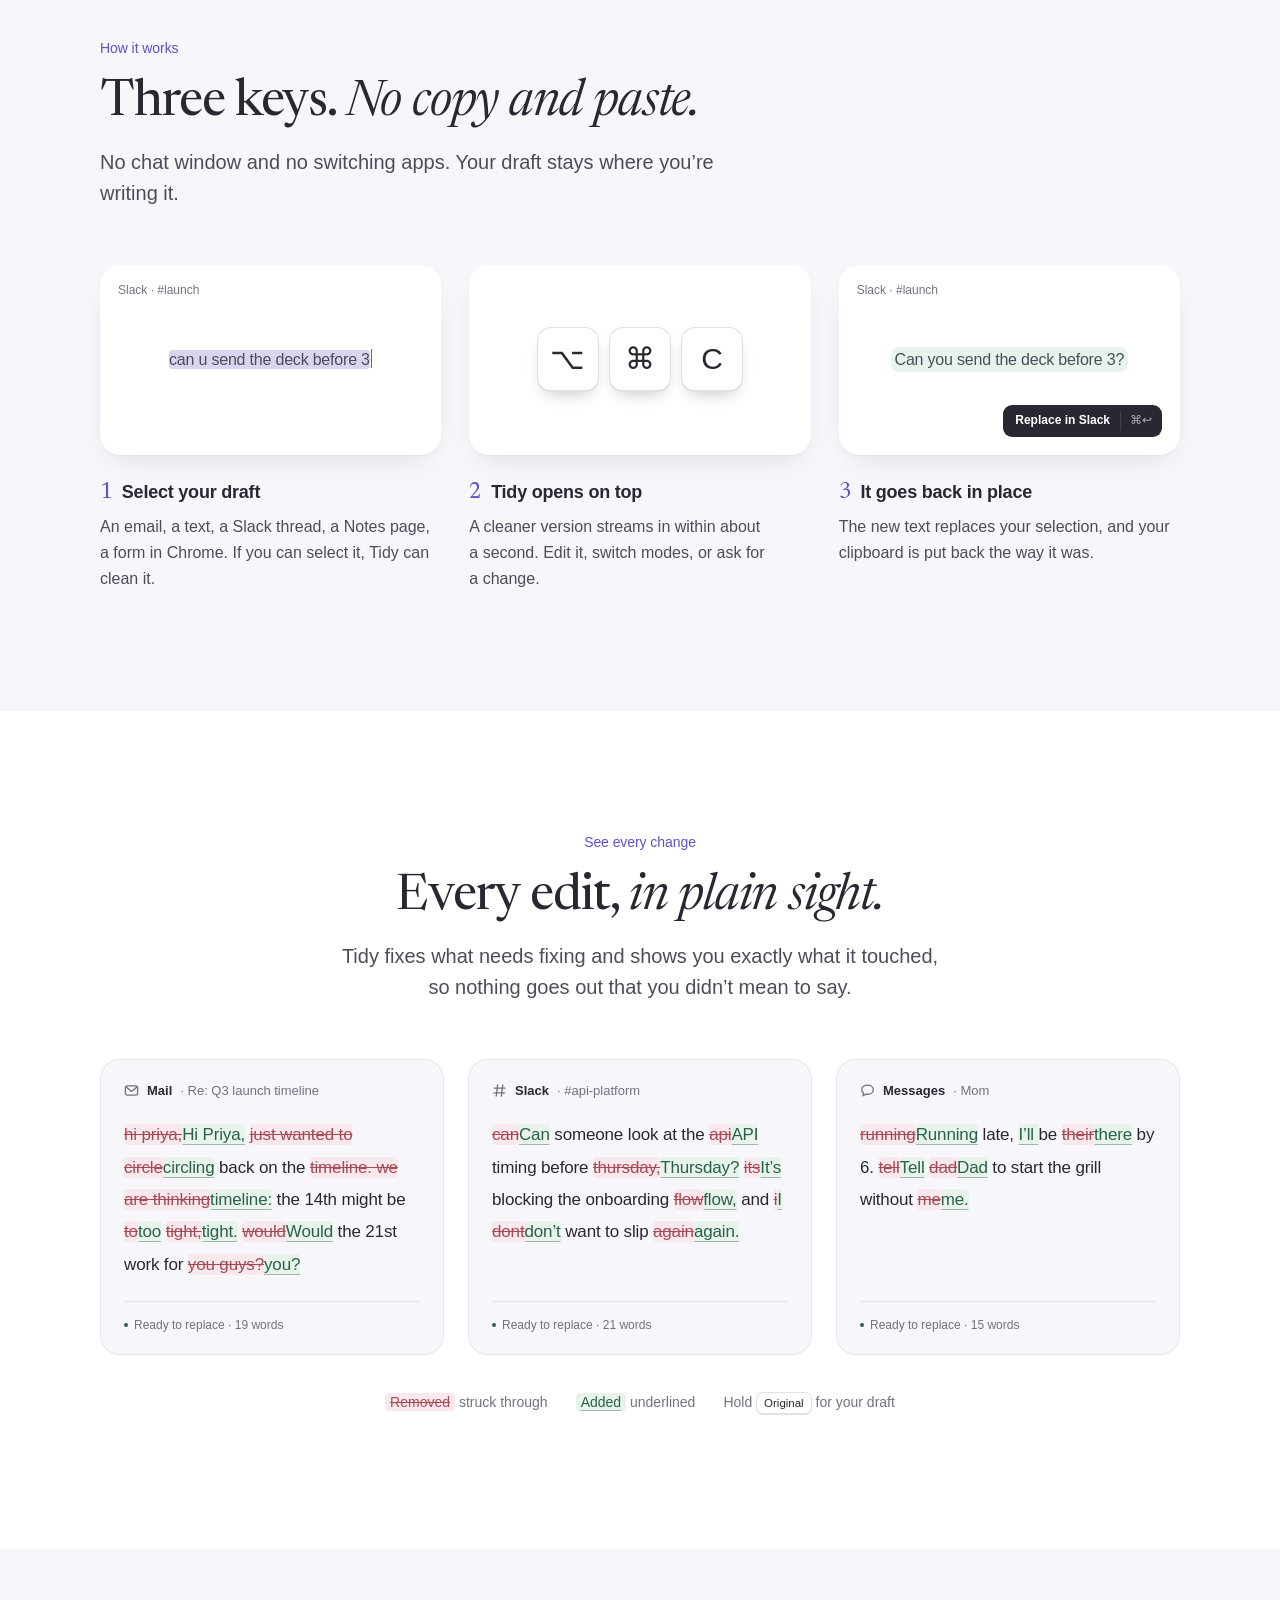
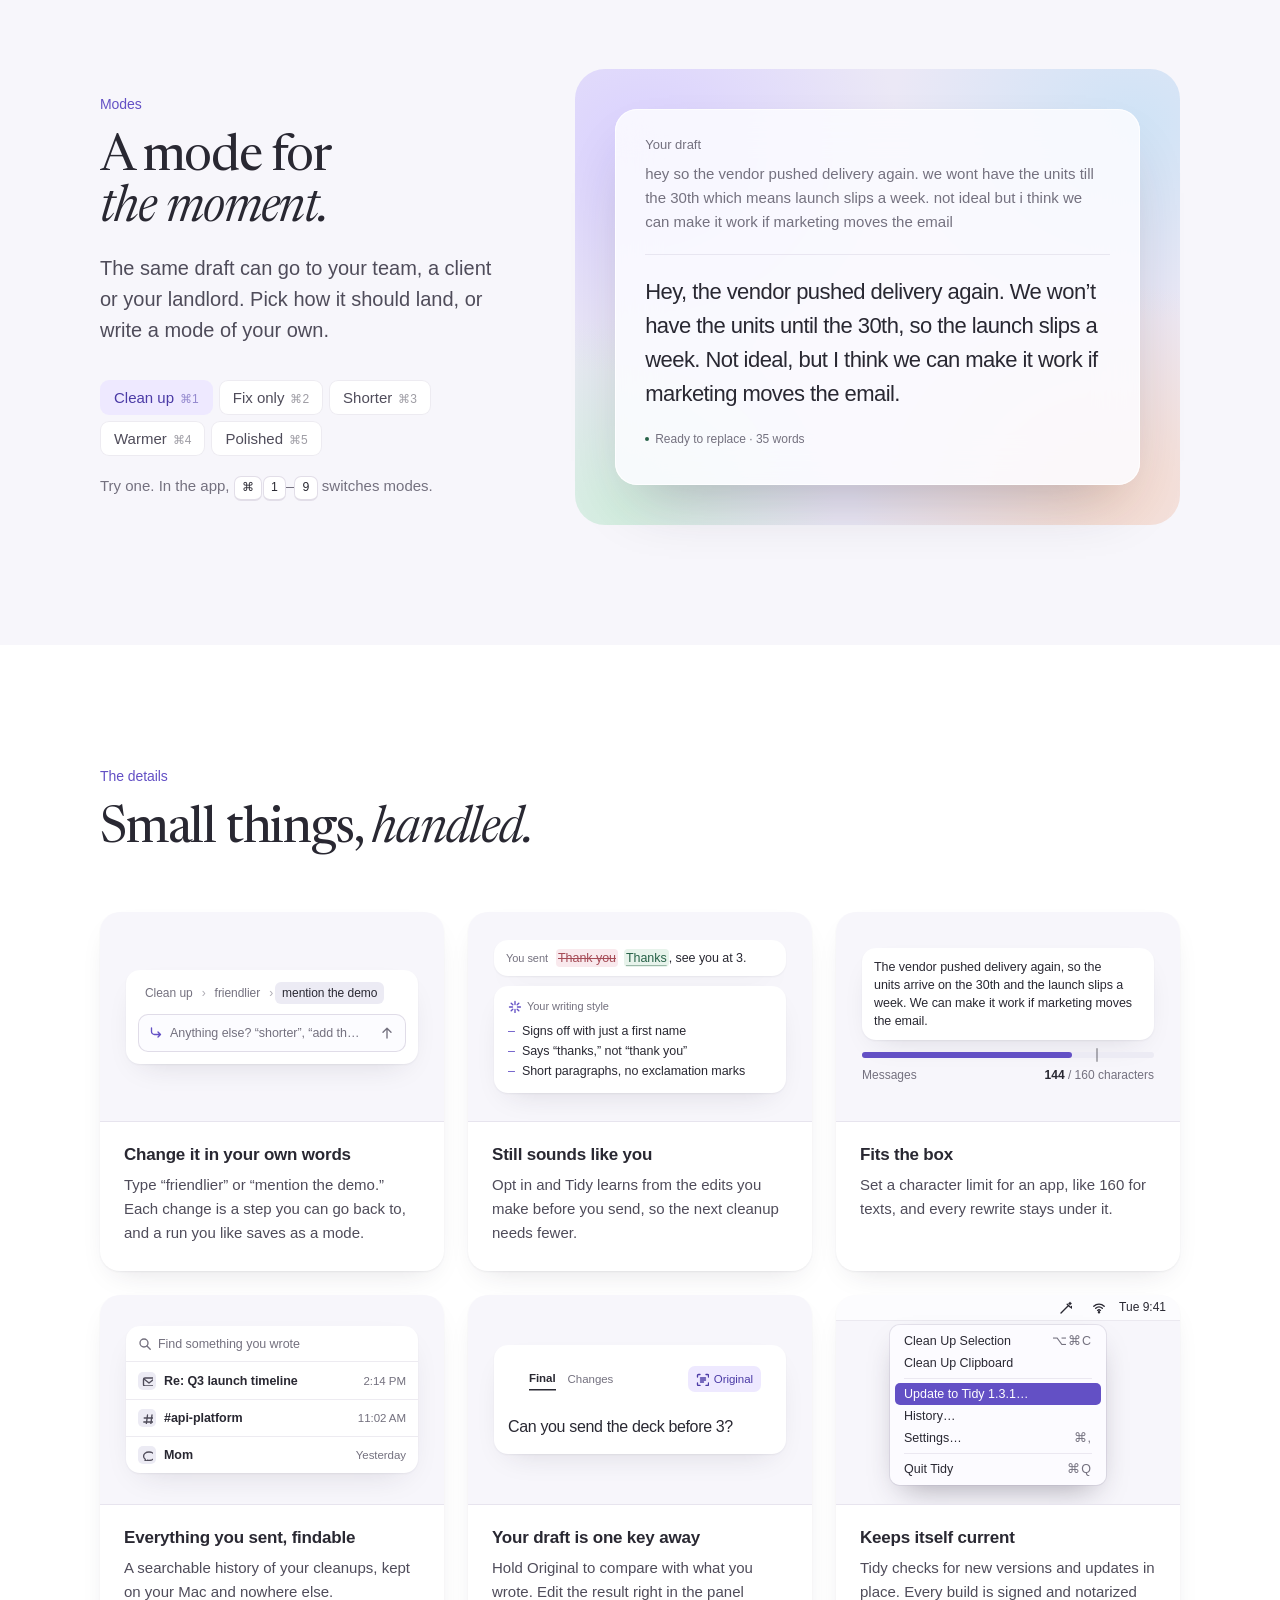
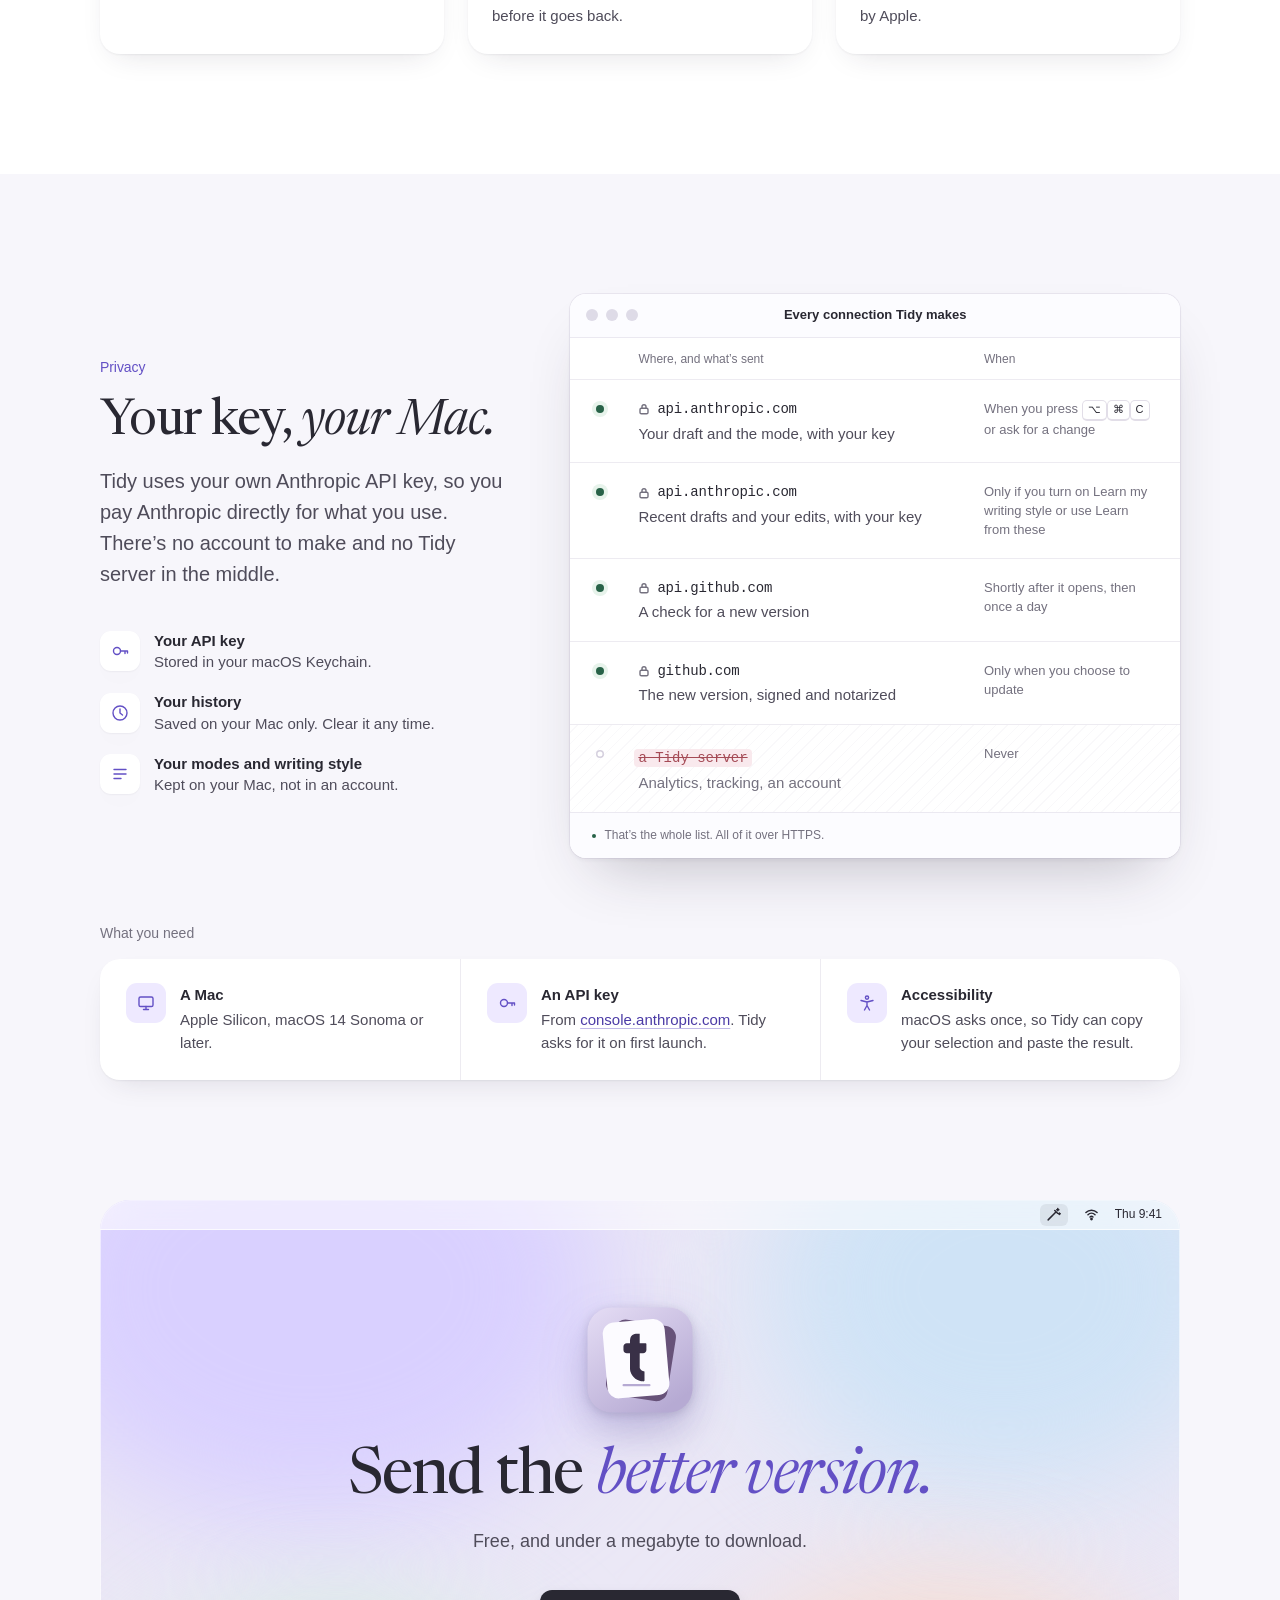
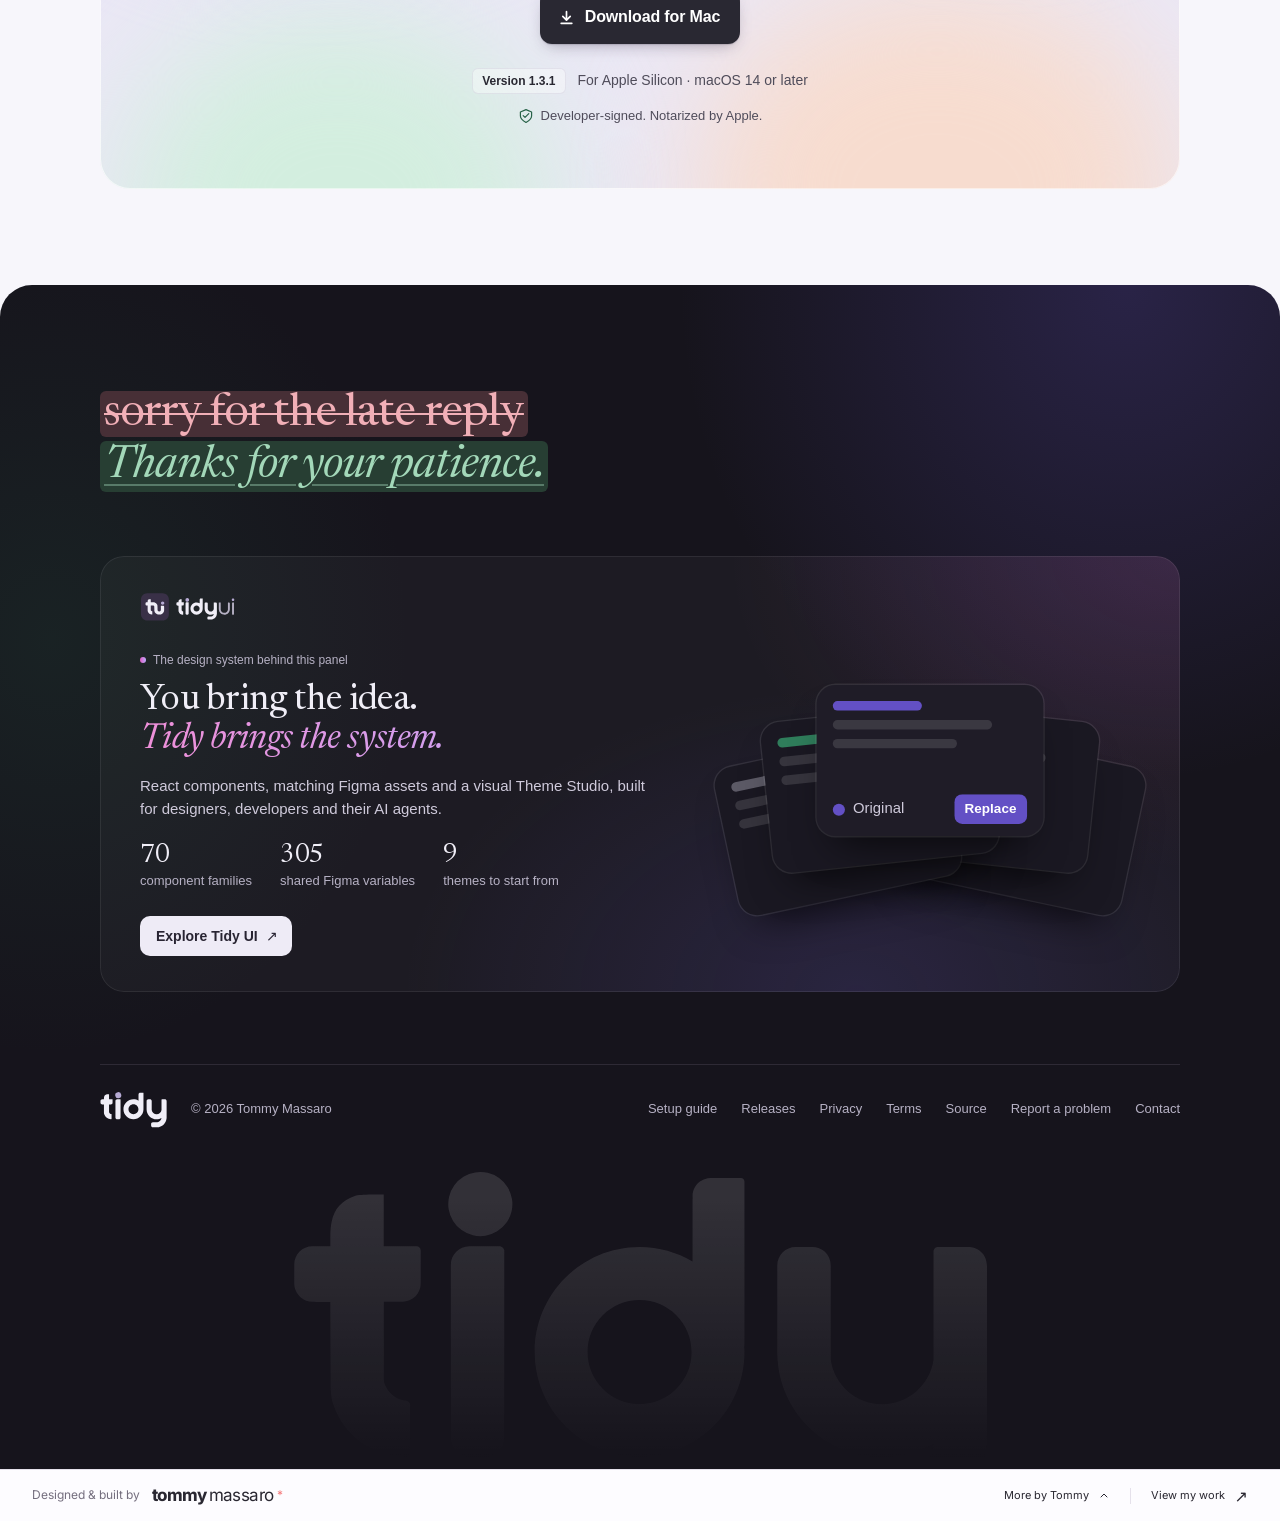
==== commit 8ec94352: "Remove the View the source link from the hero Download for Mac stands alone and centered. The Source" ====
--- a/site/index.html
+++ b/site/index.html
@@ -151,10 +151,6 @@
   .button .hint { display: flex; align-items: center; gap: 2px; padding-left: 12px; margin-left: 4px; border-left: 1px solid #ffffff33; font-weight: 400; font-size: 13px; opacity: .65; }
   .button.small { font-size: 13px; padding: 8px 13px; border-radius: 9px; }
   .button svg { width: 17px; height: 17px; }
-  .text-link { color: var(--body); text-decoration: none; font-size: 16px; font-weight: 500; }
-  .text-link:hover { color: var(--ink); }
-  .text-link span { transition: transform .15s; display: inline-block; }
-  .text-link:hover span { transform: translateX(2px); }
 
   /* Hero mesh: the wallpaper's lavender, sky, peach and mint as soft blobs drifting behind the fold.
      Transform-only animation; it pauses offscreen (the script toggles .play) and stays still with reduced motion. */
@@ -794,7 +790,6 @@
           <svg viewBox="0 0 16 16" fill="none" stroke="currentColor" stroke-width="1.6" stroke-linecap="round" stroke-linejoin="round" aria-hidden="true"><path d="M8 2.5v8M4.5 7 8 10.5 11.5 7M3 13.5h10"/></svg>
           Download for Mac
         </a>
-        <a class="text-link" href="https://github.com/tmass1/tidy">View the source <span>→</span></a>
       </div>
       <ul class="meta">
         <li><svg viewBox="0 0 16 16" aria-hidden="true"><circle cx="8" cy="8" r="6.2"/><path d="m5.3 8.2 1.9 1.9 3.6-3.8"/></svg>Free</li>
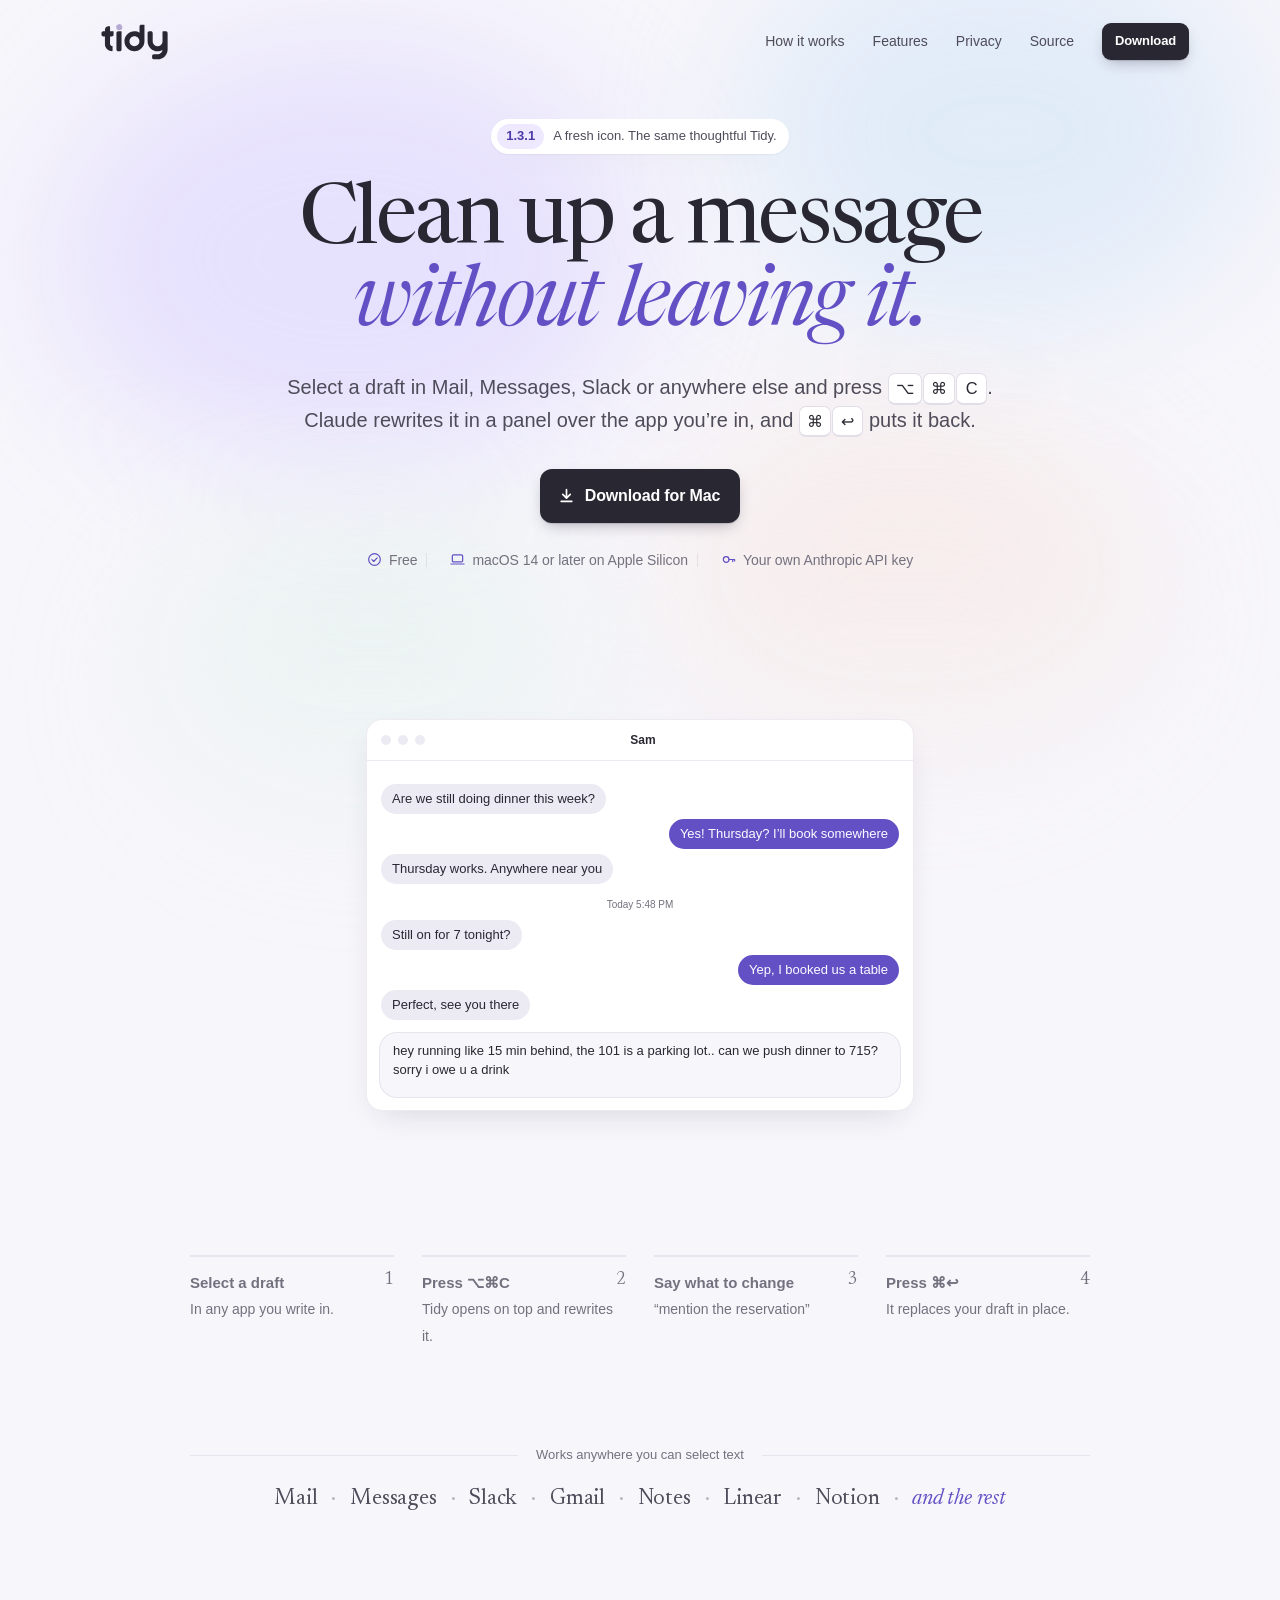
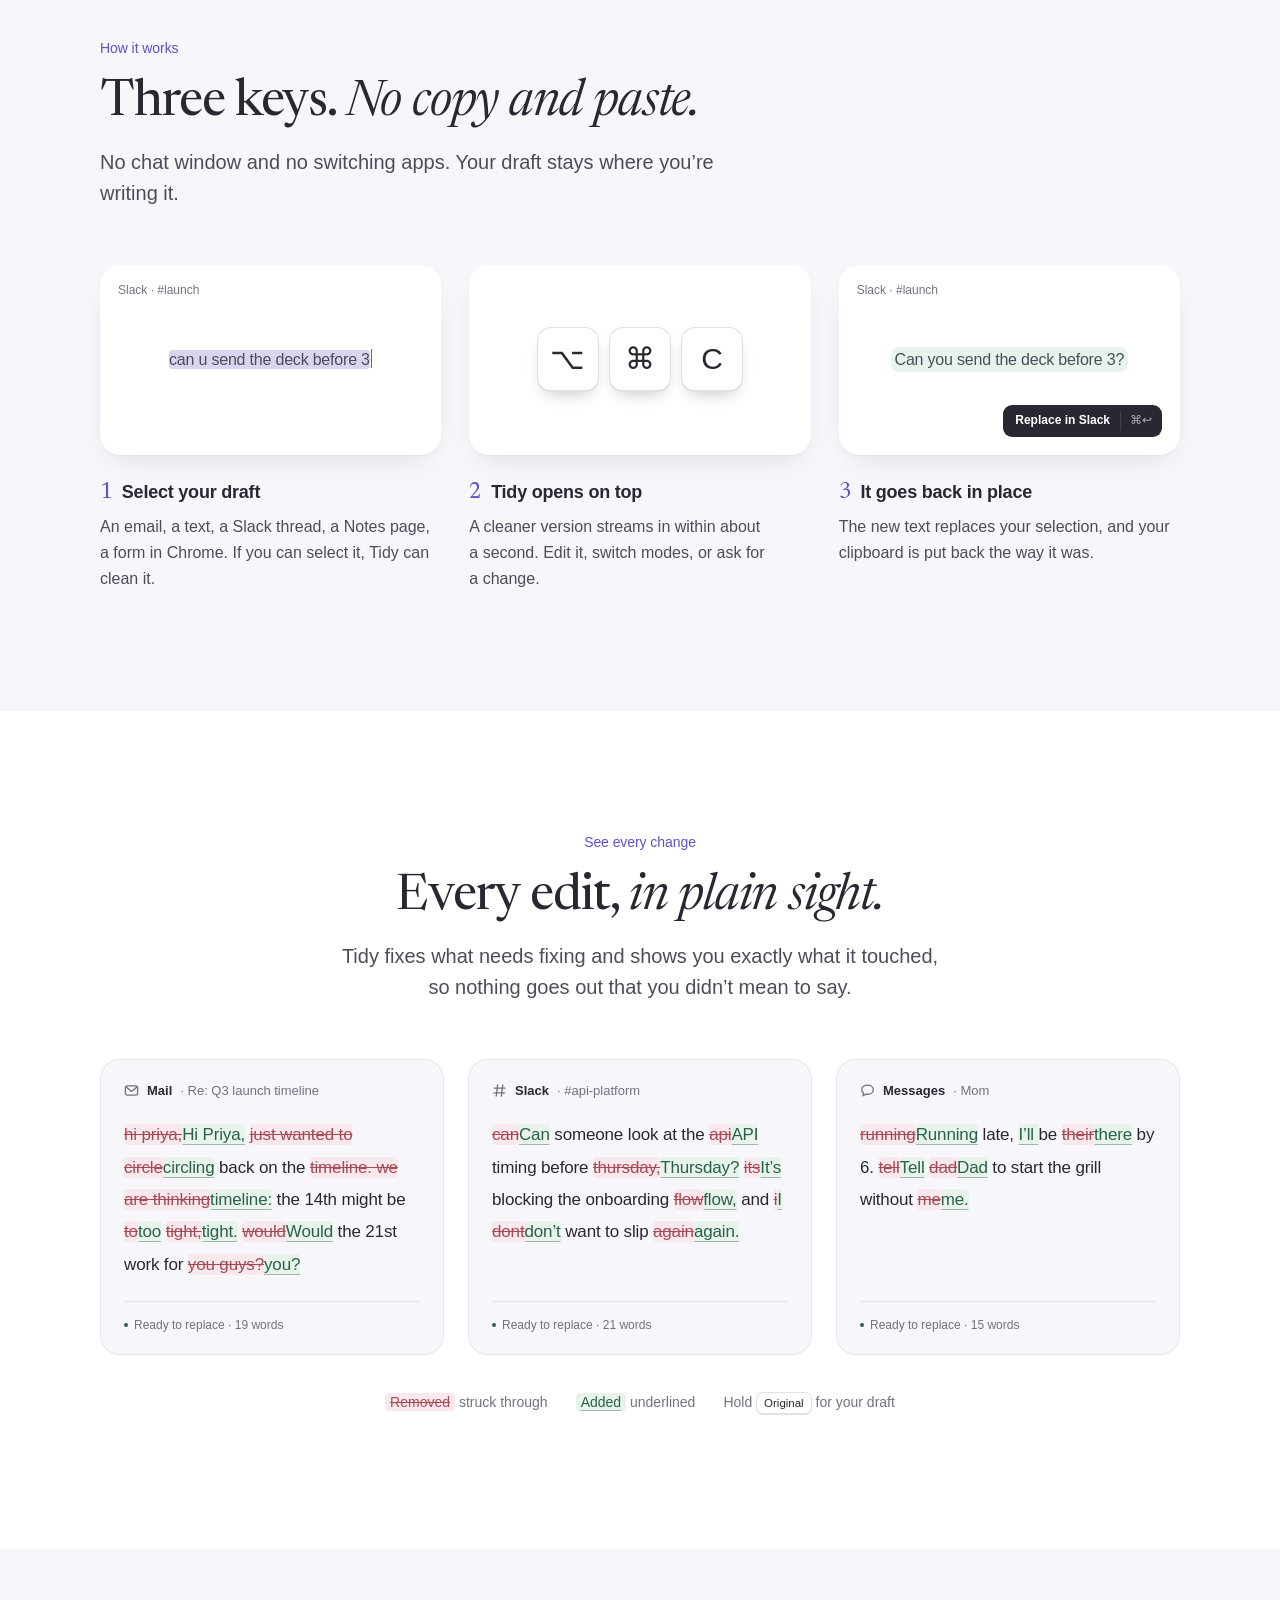
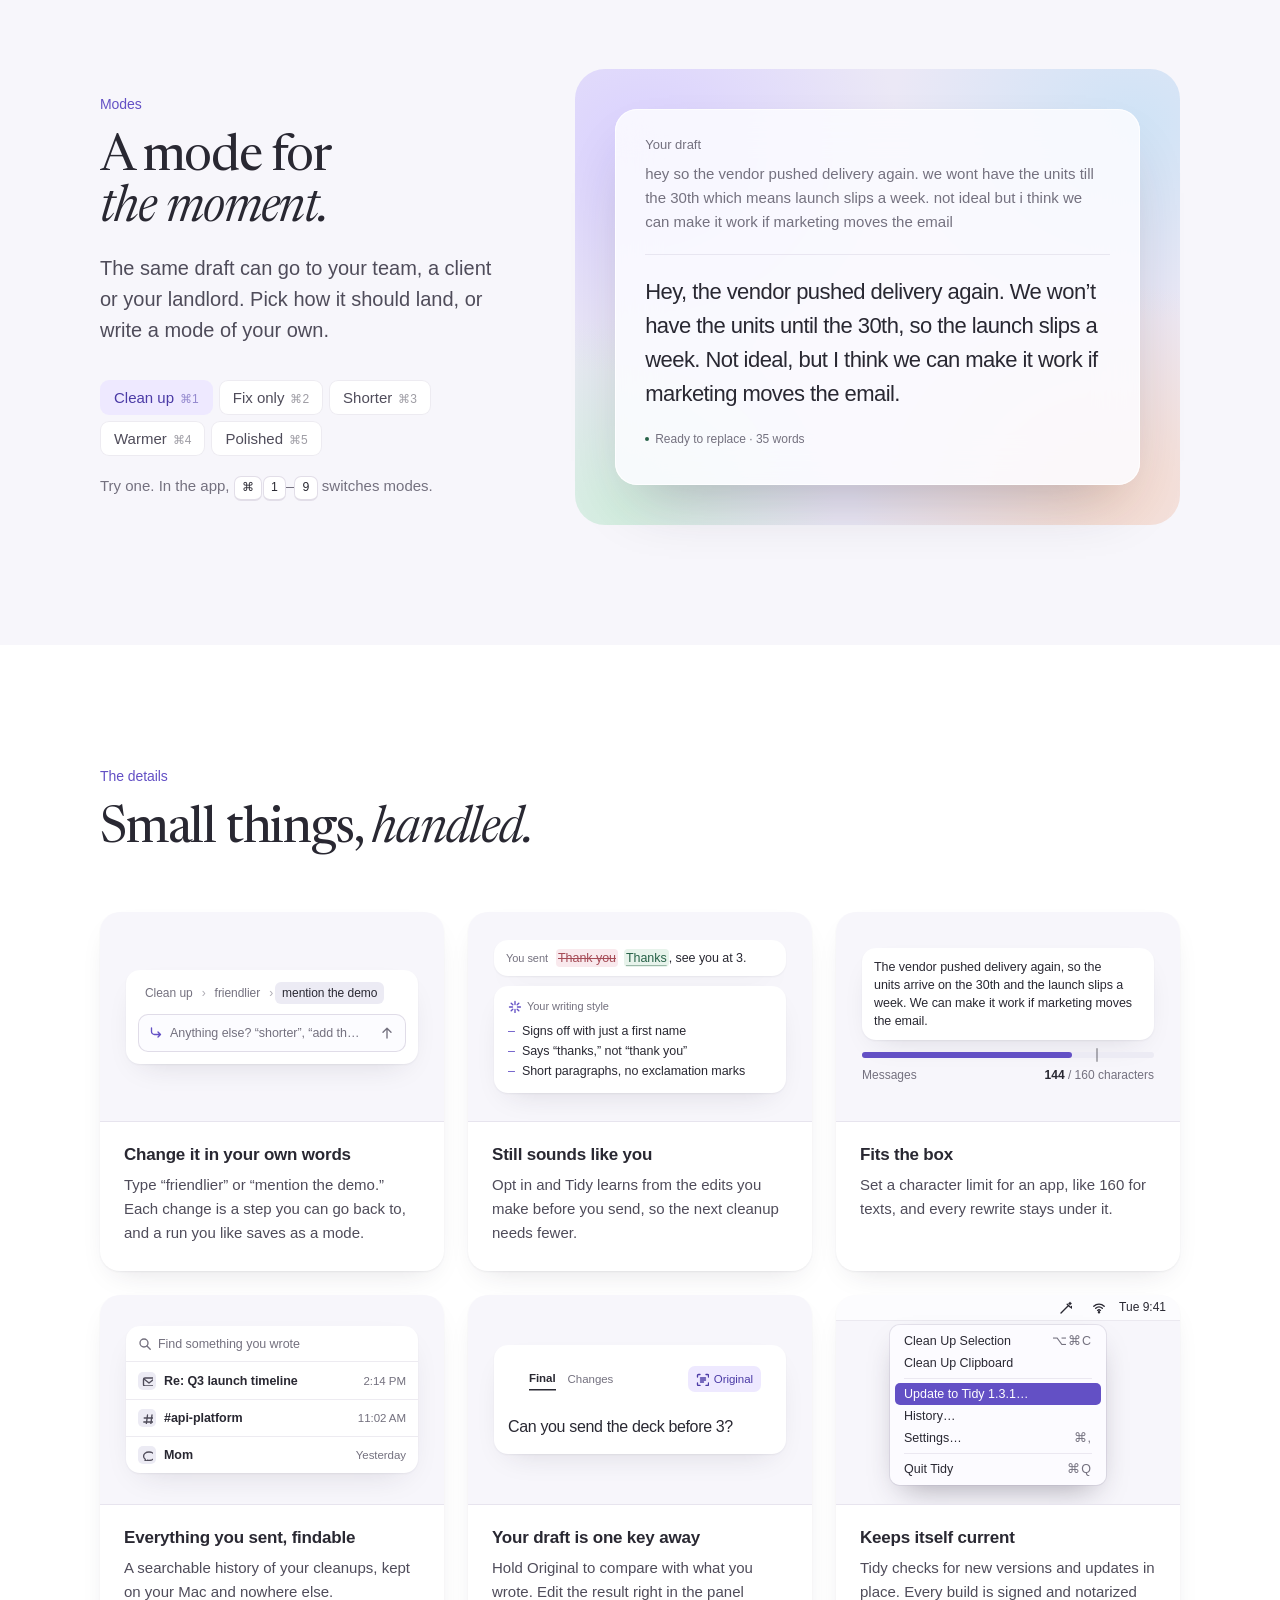
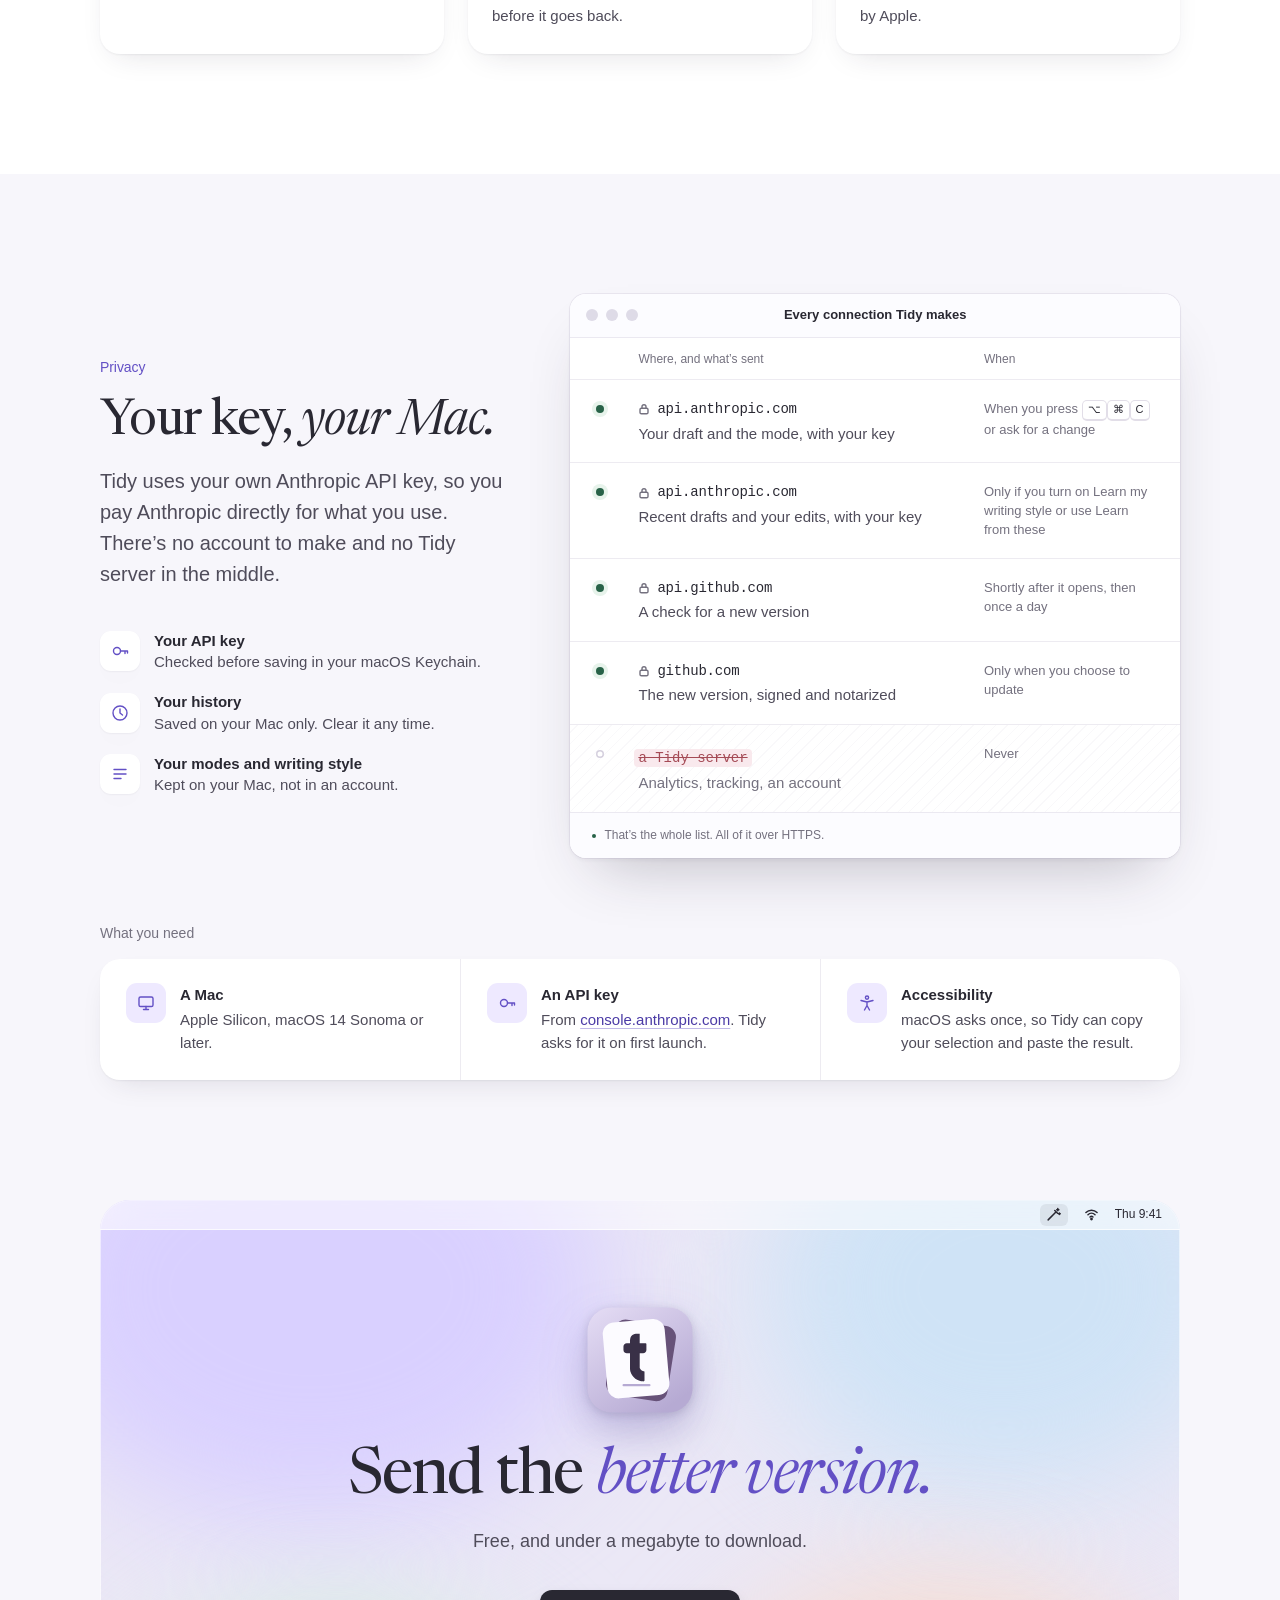
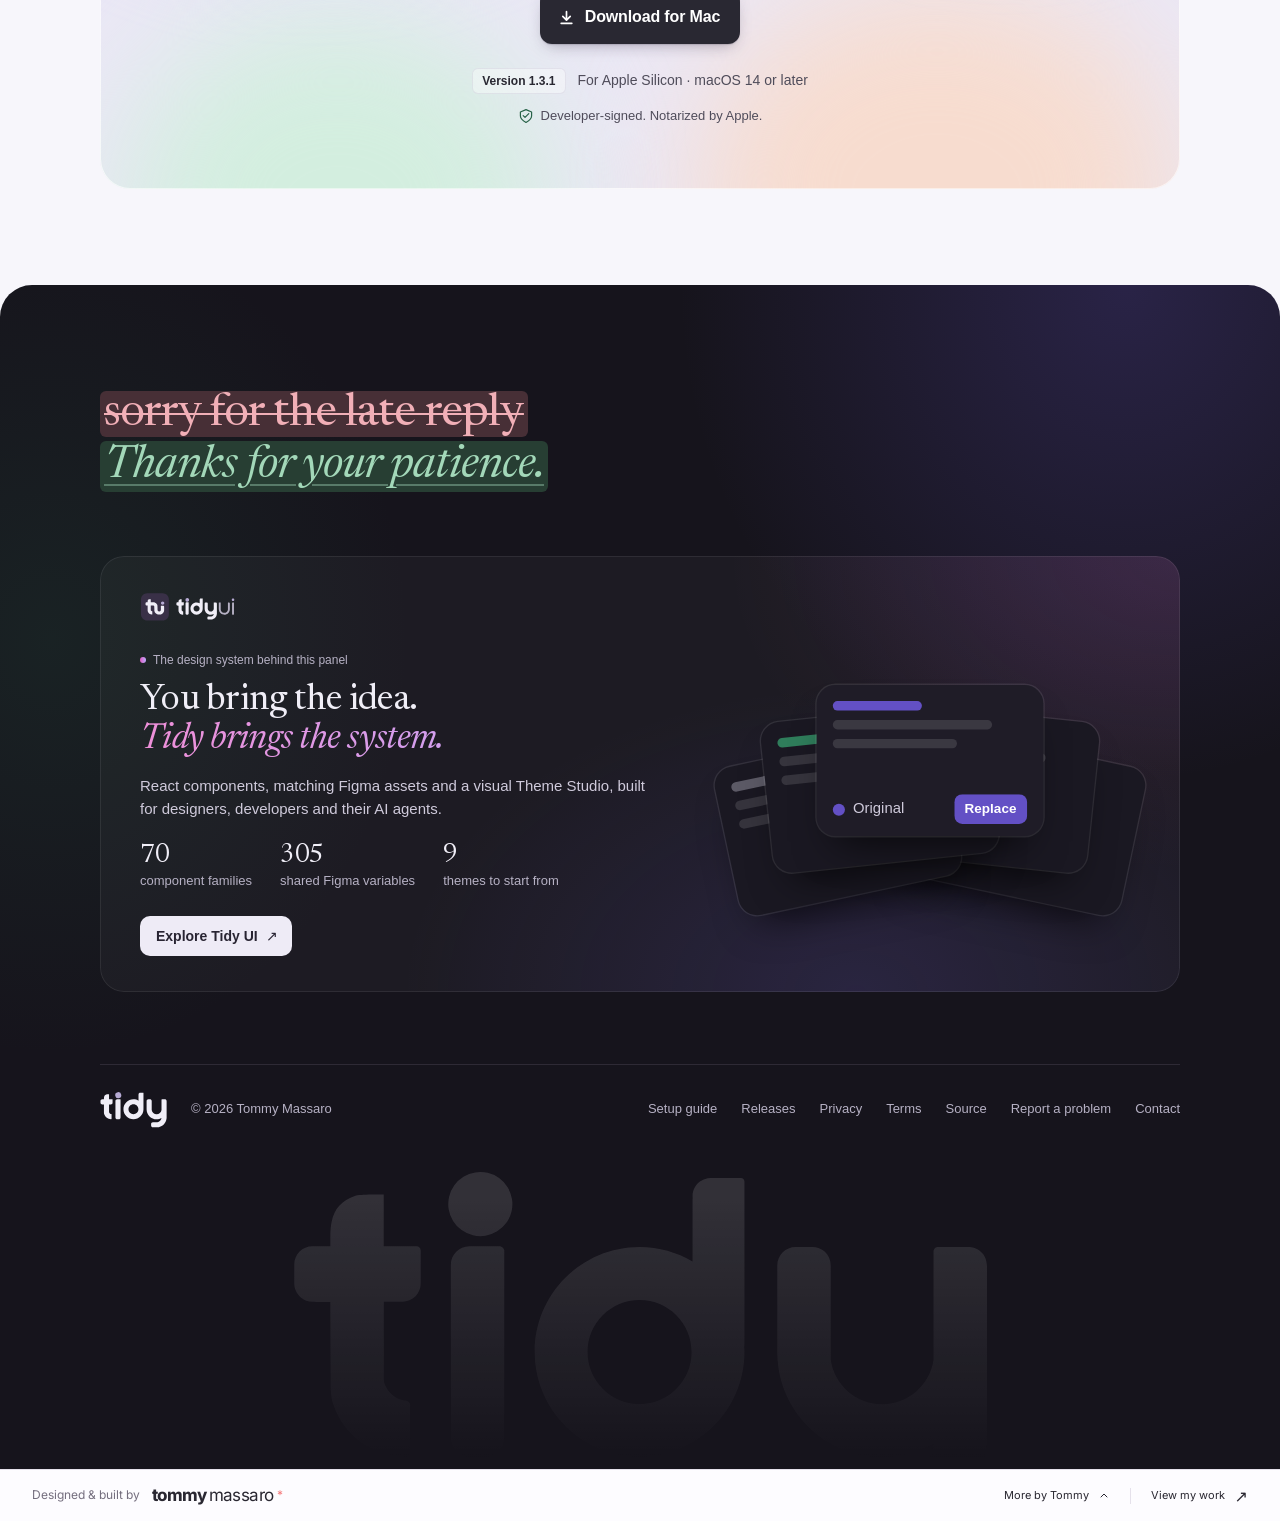
==== commit d3bd4f8a: "Merge codex/ios-companion: the base for more AI providers Codex's branch moves the Claude client int" ====
--- a/site/index.html
+++ b/site/index.html
@@ -1078,7 +1078,7 @@
       <h2 id="privacy-title">Your key, <em>your Mac.</em></h2>
       <p class="lede">Tidy uses your own Anthropic API key, so you pay Anthropic directly for what you use. There’s no account to make and no Tidy server in the middle.</p>
       <ul class="local">
-        <li><span class="glyph" aria-hidden="true"><svg viewBox="0 0 18 18"><circle cx="6" cy="9" r="3.5"/><path d="M9.5 9h7M14 9v2.5M16.5 9v2"/></svg></span><span><b>Your API key</b>Stored in your macOS Keychain.</span></li>
+        <li><span class="glyph" aria-hidden="true"><svg viewBox="0 0 18 18"><circle cx="6" cy="9" r="3.5"/><path d="M9.5 9h7M14 9v2.5M16.5 9v2"/></svg></span><span><b>Your API key</b>Checked before saving in your macOS Keychain.</span></li>
         <li><span class="glyph" aria-hidden="true"><svg viewBox="0 0 18 18"><circle cx="9" cy="9" r="7"/><path d="M9 5v4l2.5 2"/></svg></span><span><b>Your history</b>Saved on your Mac only. Clear it any time.</span></li>
         <li><span class="glyph" aria-hidden="true"><svg viewBox="0 0 18 18"><path d="M3 4.5h12M3 9h12M3 13.5h7"/></svg></span><span><b>Your modes and writing style</b>Kept on your Mac, not in an account.</span></li>
       </ul>
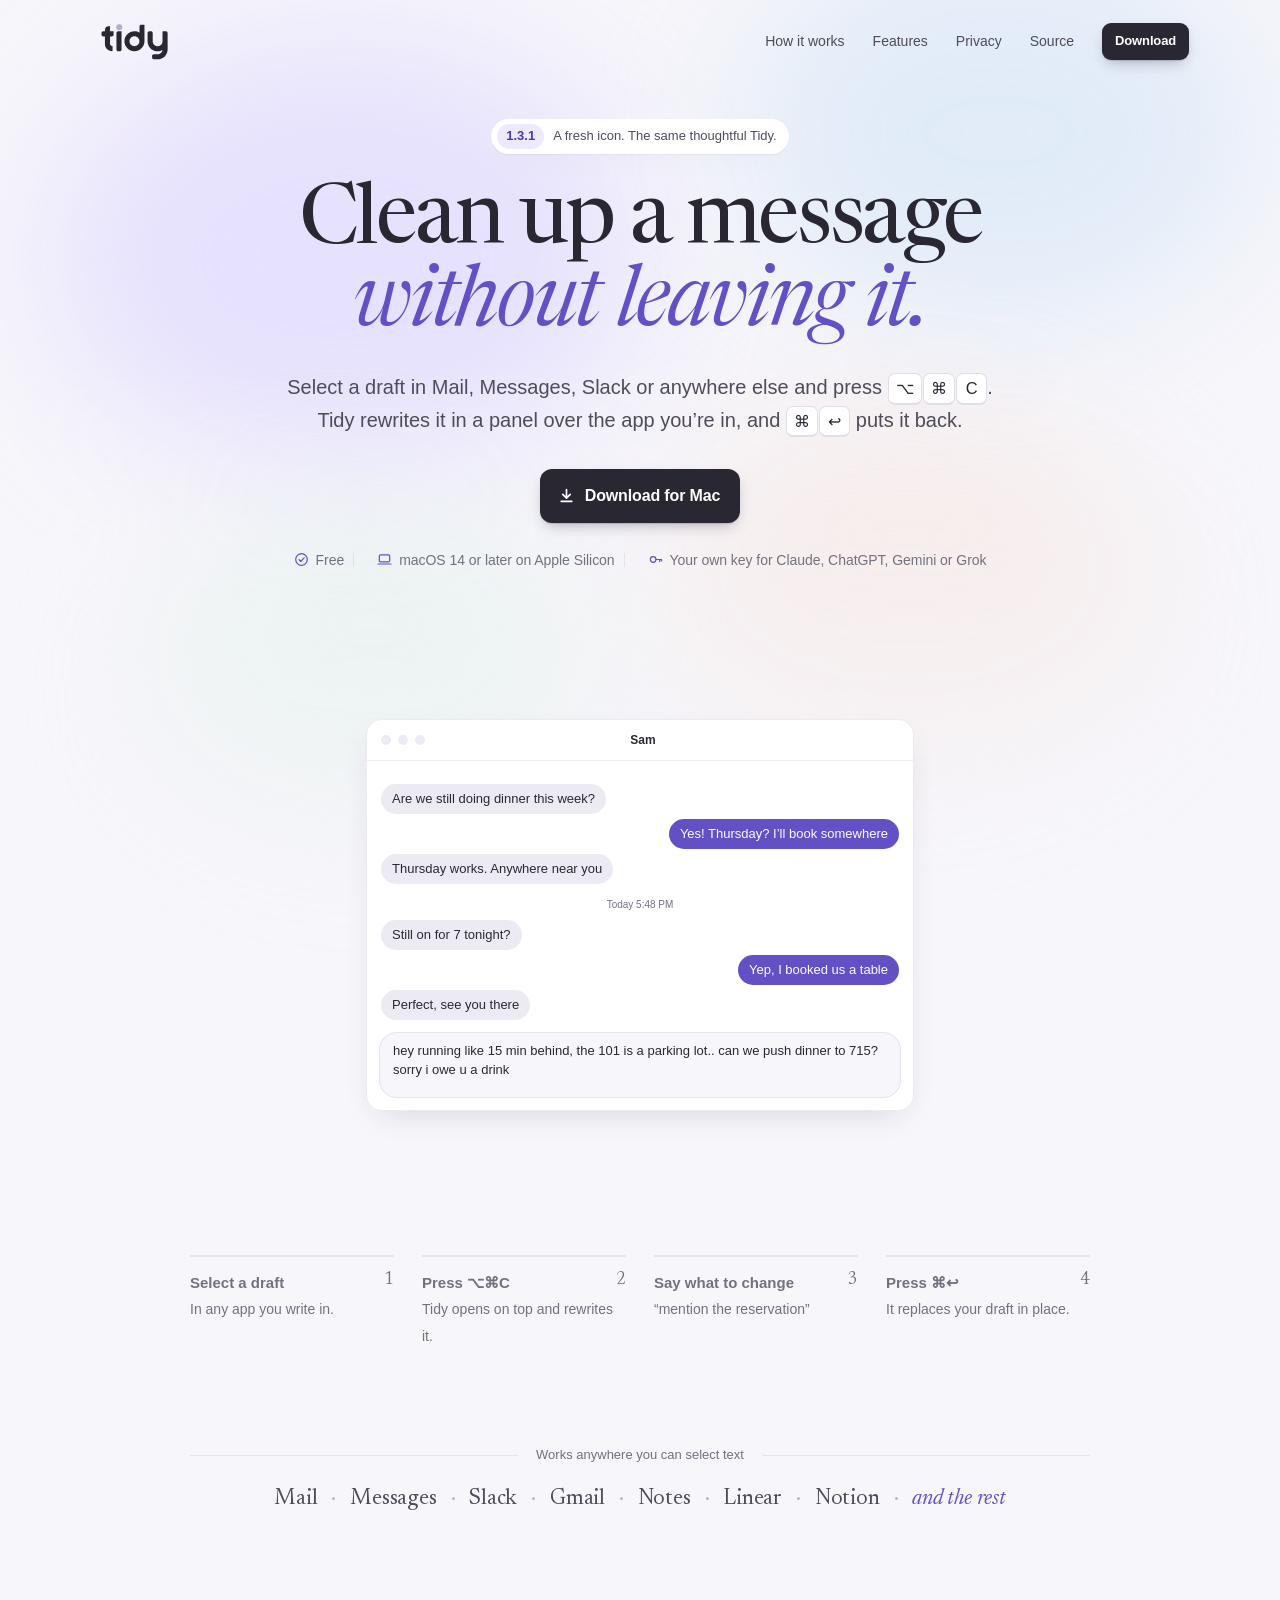
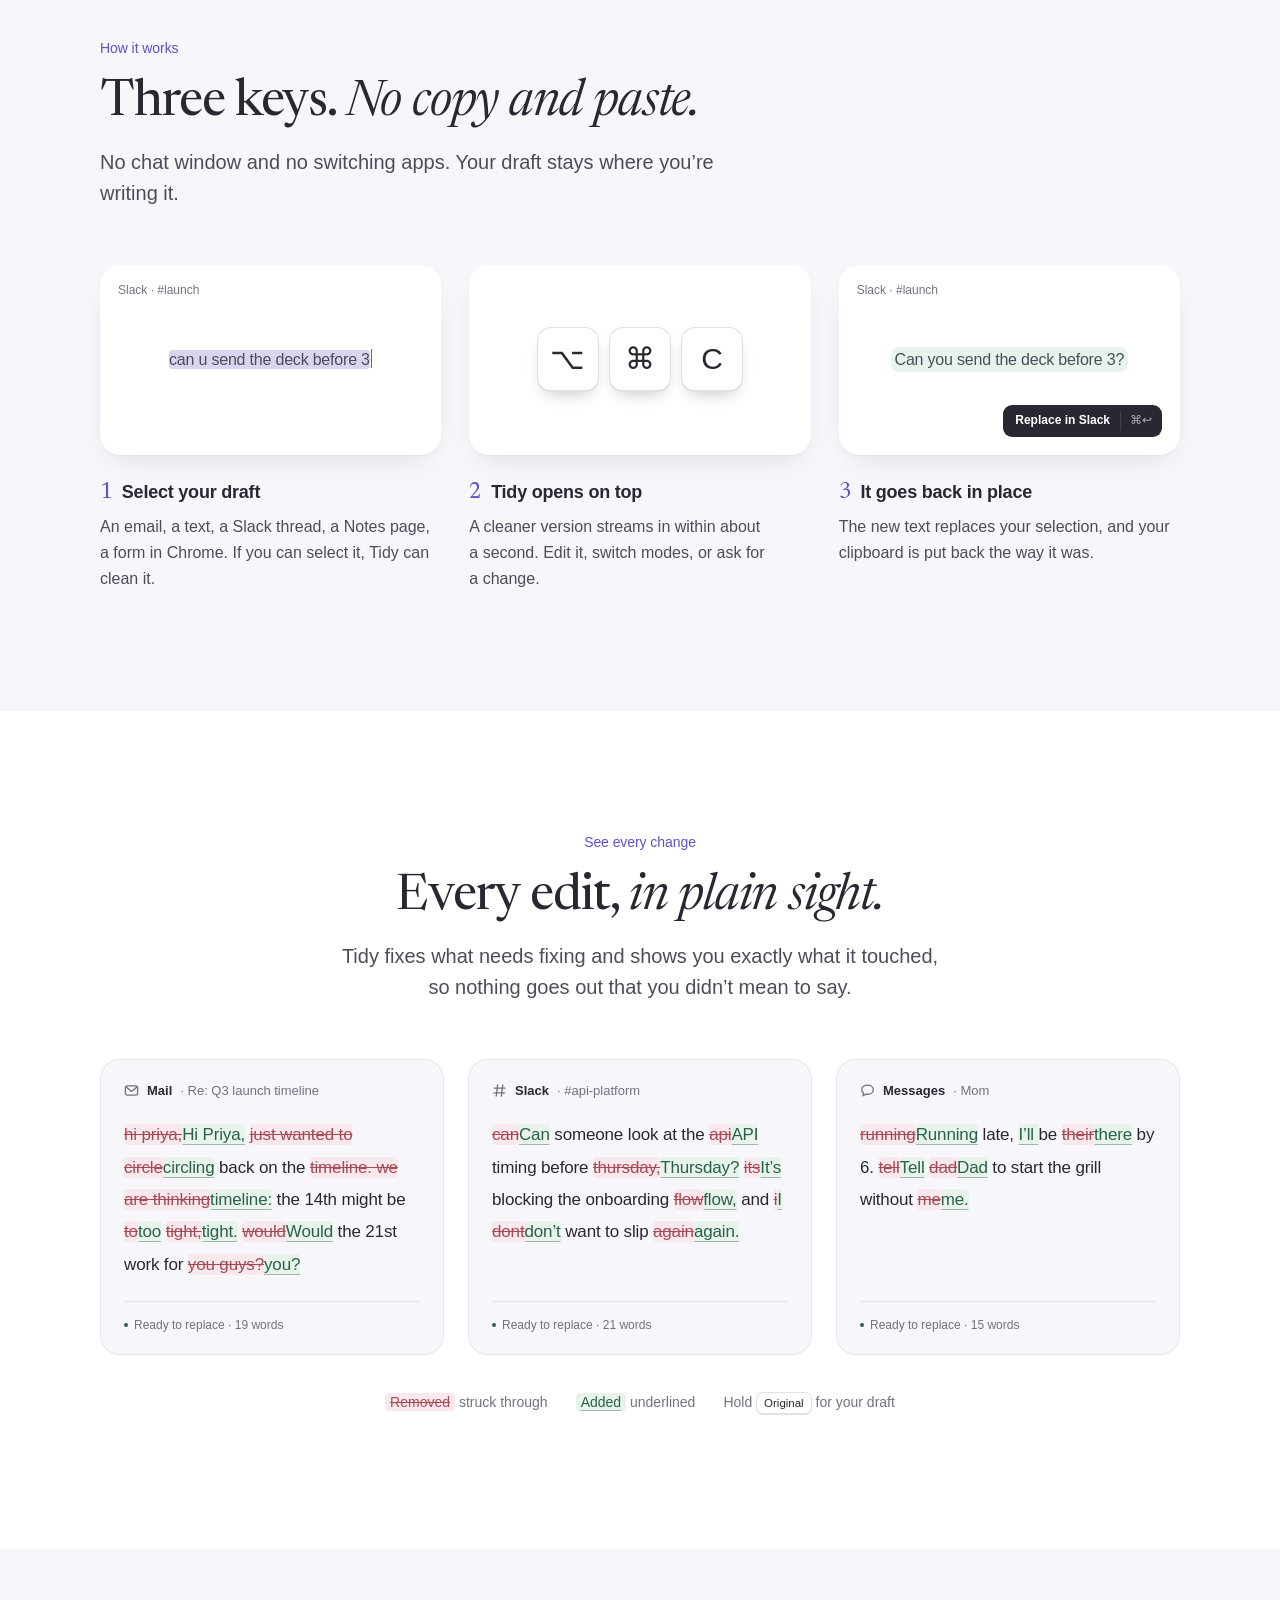
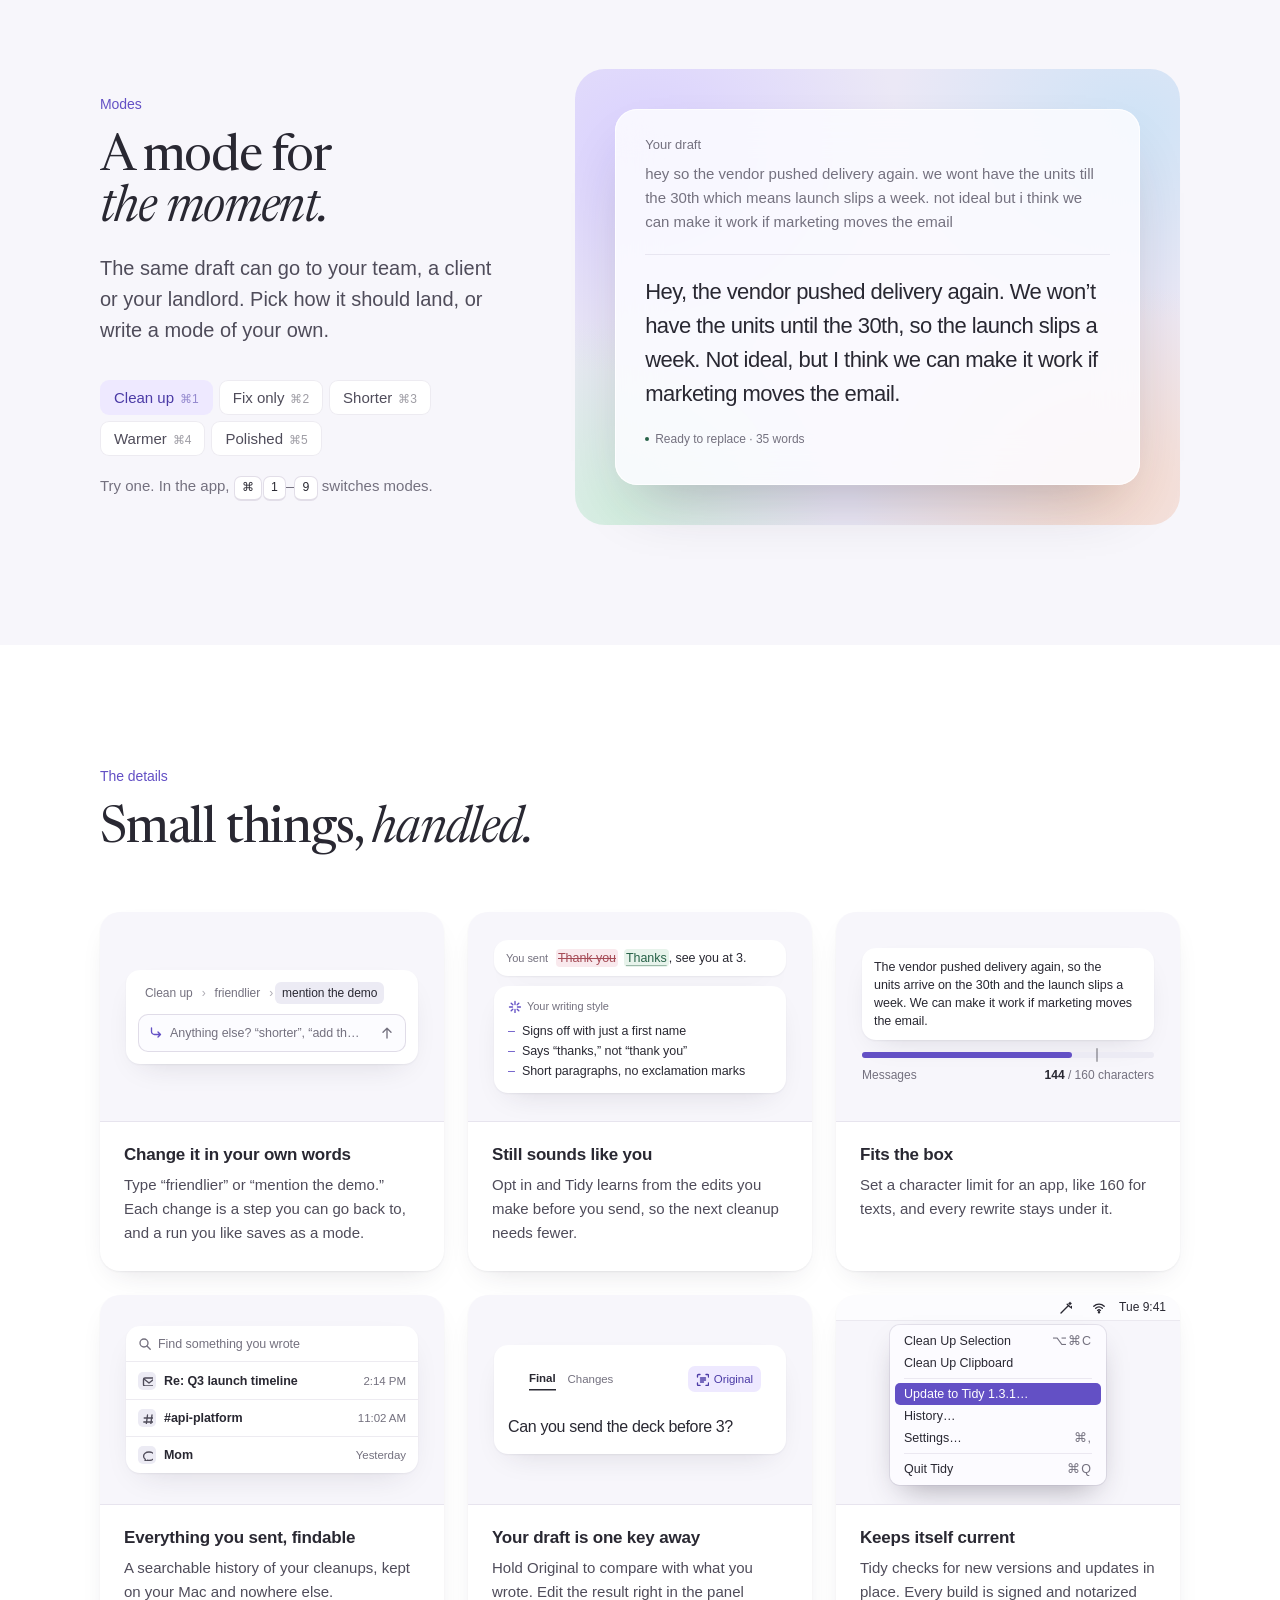
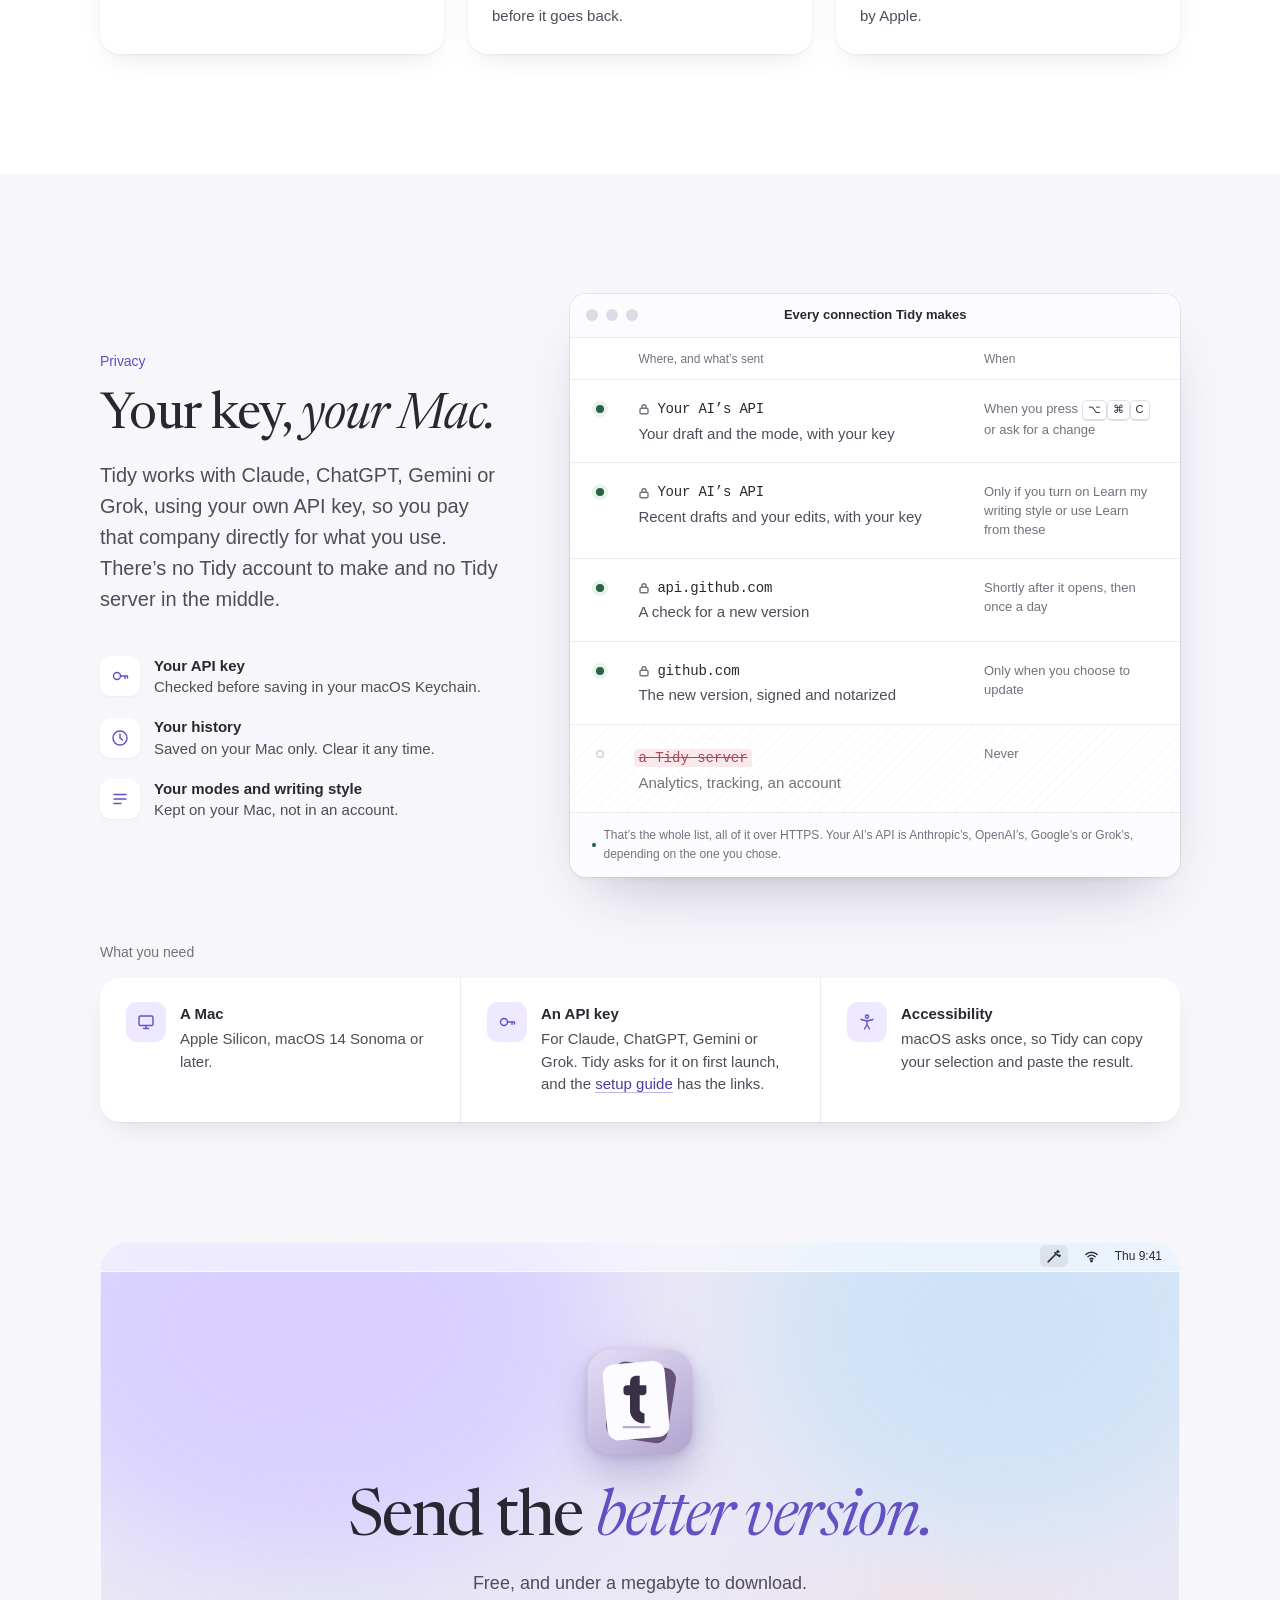
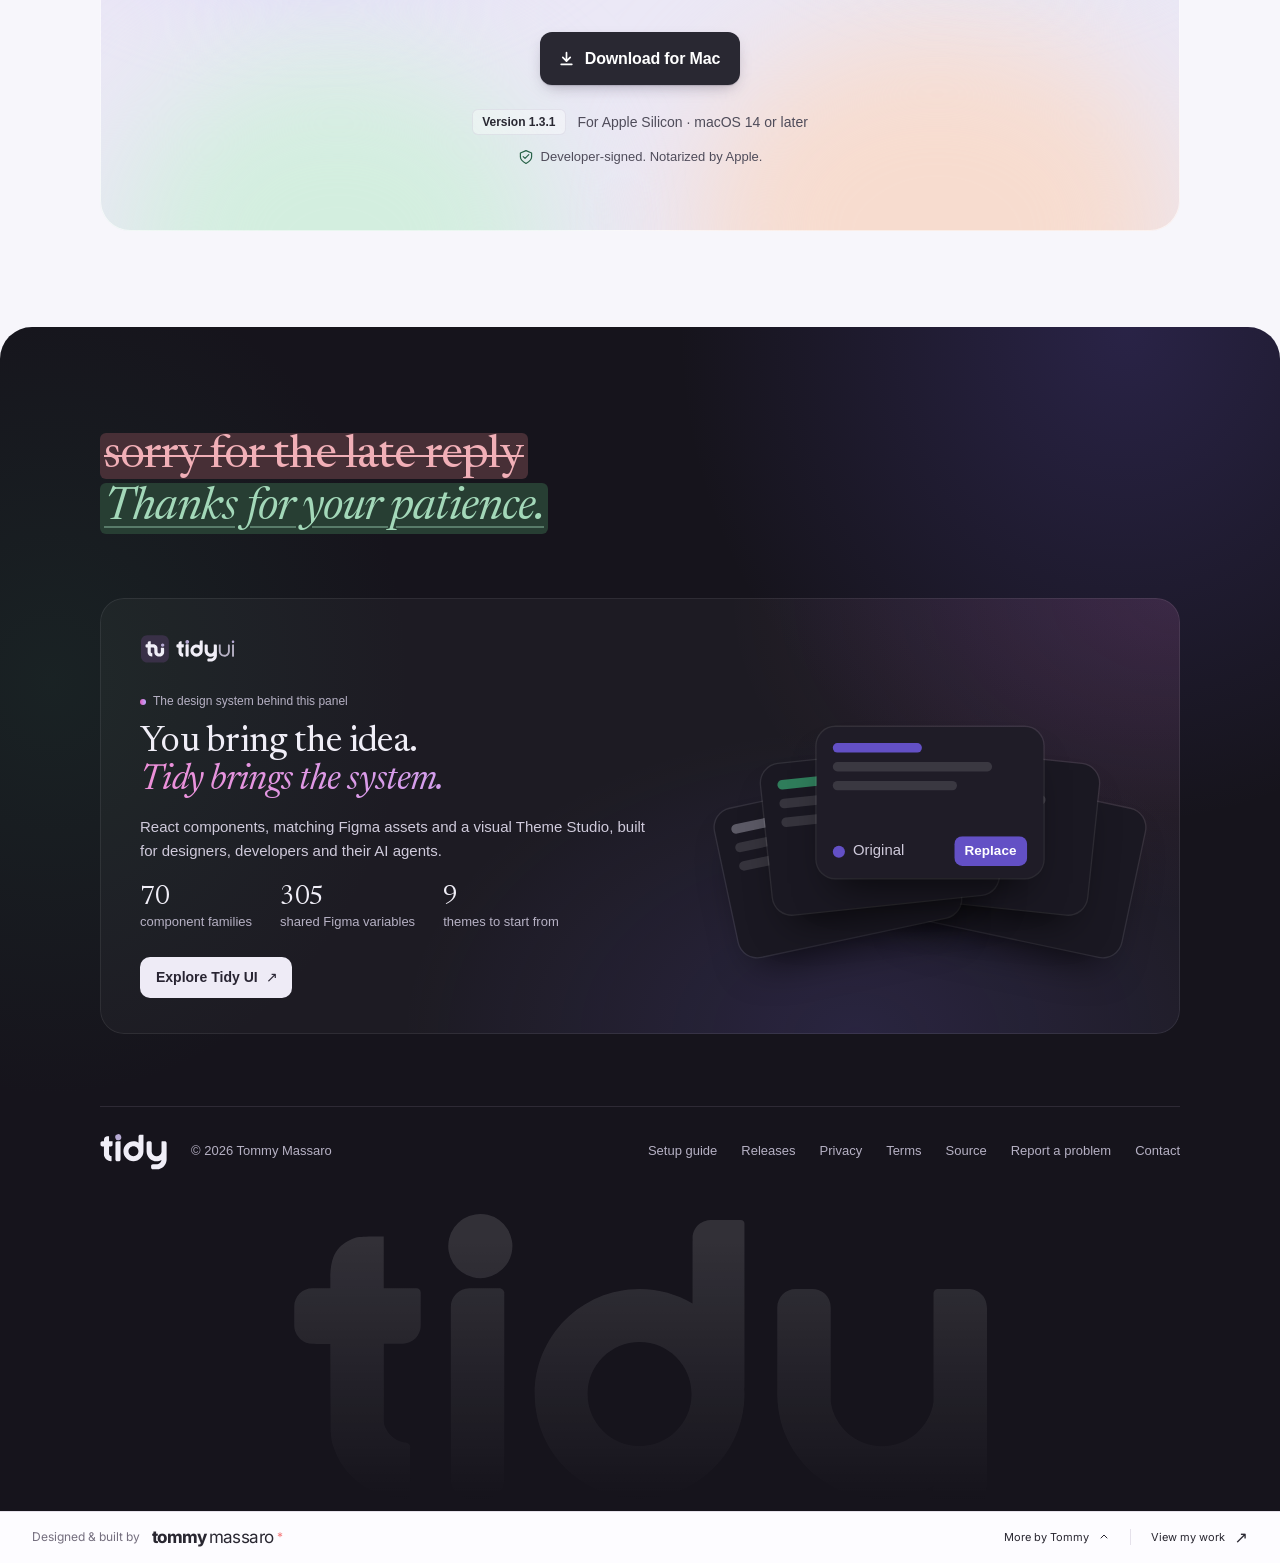
==== commit 41198d89: "The site describes the four AIs The home page, Privacy, Terms and Setup guide said Tidy uses Anthrop" ====
--- a/site/index.html
+++ b/site/index.html
@@ -4,7 +4,7 @@
 <meta charset="utf-8">
 <meta name="viewport" content="width=device-width, initial-scale=1">
 <title>Tidy — clean up a message without leaving it</title>
-<meta name="description" content="Tidy is a free Mac menu bar app. Select a draft in any app, press ⌥⌘C, and Claude rewrites it in place. ⌘↩ puts it back.">
+<meta name="description" content="Tidy is a free Mac menu bar app. Select a draft in any app, press ⌥⌘C, and the AI you choose rewrites it in place. ⌘↩ puts it back.">
 <meta name="color-scheme" content="light">
 <meta name="theme-color" content="#f7f6fb">
 <link rel="icon" type="image/png" href="assets/favicon.png?v=2">
@@ -271,7 +271,7 @@
   .mode-panel .draft { font-size: 15px; line-height: 1.6; color: var(--muted); margin: 0 0 20px; padding-bottom: 20px; border-bottom: 1px solid var(--rule); }
   .mode-panel .out { font-size: 22px; line-height: 1.55; letter-spacing: -0.55px; margin: 0; min-height: 6.2em; }
   /* Switching modes plays the app's own sequence: the last version ghosts with a lavender sweep while
-     Claude reads, then the new one streams in word by word. */
+     the AI reads, then the new one streams in word by word. */
   .mode-panel .out.reading, .mode-panel.writing .mode-status {
     color: transparent; -webkit-background-clip: text; background-clip: text;
     background-image: linear-gradient(100deg, var(--ghost) 42%, var(--accent) 50%, var(--ghost) 58%);
@@ -641,7 +641,7 @@
   .p-hold svg { width: 13px; height: 13px; }
   .p-text { position: relative; height: 215px; margin: 25px 33px 18px; }
   .p-prose { font-size: 23px; line-height: 35px; letter-spacing: -0.65px; }
-  /* While Claude works: the text ghosted with a lavender light crossing it, then new words fade in. */
+  /* While the AI works: the text ghosted with a lavender light crossing it, then new words fade in. */
   .p-prose.reading, .streaming .status {
     color: transparent; -webkit-background-clip: text; background-clip: text;
     background-image: linear-gradient(100deg, var(--ghost) 42%, var(--accent) 50%, var(--ghost) 58%);
@@ -783,7 +783,7 @@
       <h1>Clean up a message <em>without leaving&nbsp;it.</em></h1>
       <p class="lede">
         Select a draft in Mail, Messages, Slack or anywhere else and press <span class="keys-inline"><kbd>⌥</kbd>&#8202;<kbd>⌘</kbd>&#8202;<kbd>C</kbd>.</span>
-        Claude rewrites it in a panel over the app you’re in, and <span class="keys-inline"><kbd>⌘</kbd>&#8202;<kbd>↩</kbd></span> puts it back.
+        Tidy rewrites it in a panel over the app you’re in, and <span class="keys-inline"><kbd>⌘</kbd>&#8202;<kbd>↩</kbd></span> puts it back.
       </p>
       <div class="actions">
         <a class="button" href="https://github.com/tmass1/tidy/releases/latest/download/Tidy.zip" data-track-download="tidy" data-platform="macos">
@@ -794,7 +794,7 @@
       <ul class="meta">
         <li><svg viewBox="0 0 16 16" aria-hidden="true"><circle cx="8" cy="8" r="6.2"/><path d="m5.3 8.2 1.9 1.9 3.6-3.8"/></svg>Free</li>
         <li><svg viewBox="0 0 16 16" aria-hidden="true"><rect x="2.5" y="3" width="11" height="7.5" rx="1.3"/><path d="M1 12.8h14"/></svg>macOS 14 or later on Apple Silicon</li>
-        <li><svg viewBox="0 0 16 16" aria-hidden="true"><circle cx="5.5" cy="8" r="3"/><path d="M8.5 8h6M12.5 8v2.2M14.5 8v1.6"/></svg>Your own Anthropic API key</li>
+        <li><svg viewBox="0 0 16 16" aria-hidden="true"><circle cx="5.5" cy="8" r="3"/><path d="M8.5 8h6M12.5 8v2.2M14.5 8v1.6"/></svg>Your own key for Claude, ChatGPT, Gemini or Grok</li>
       </ul>
       <div class="hero-demo">
         <div class="demo" role="img"
@@ -1076,7 +1076,7 @@
     <div>
       <p class="kicker">Privacy</p>
       <h2 id="privacy-title">Your key, <em>your Mac.</em></h2>
-      <p class="lede">Tidy uses your own Anthropic API key, so you pay Anthropic directly for what you use. There’s no account to make and no Tidy server in the middle.</p>
+      <p class="lede">Tidy works with Claude, ChatGPT, Gemini or Grok, using your own API key, so you pay that company directly for what you use. There’s no Tidy account to make and no Tidy server in the middle.</p>
       <ul class="local">
         <li><span class="glyph" aria-hidden="true"><svg viewBox="0 0 18 18"><circle cx="6" cy="9" r="3.5"/><path d="M9.5 9h7M14 9v2.5M16.5 9v2"/></svg></span><span><b>Your API key</b>Checked before saving in your macOS Keychain.</span></li>
         <li><span class="glyph" aria-hidden="true"><svg viewBox="0 0 18 18"><circle cx="9" cy="9" r="7"/><path d="M9 5v4l2.5 2"/></svg></span><span><b>Your history</b>Saved on your Mac only. Clear it any time.</span></li>
@@ -1088,20 +1088,20 @@
       <div class="titlebar"><span class="lights" aria-hidden="true"><i></i><i></i><i></i></span><b id="netlog-title">Every connection Tidy makes</b></div>
       <div class="cols" aria-hidden="true"><span>Where, and what’s sent</span><span>When</span></div>
       <ul>
-        <li><span class="dot" aria-hidden="true"></span><span><span class="host"><svg viewBox="0 0 12 12" aria-hidden="true"><rect x="2" y="5.2" width="8" height="5.6" rx="1.4"/><path d="M4 5.2V3.8a2 2 0 0 1 4 0v1.4"/></svg>api.anthropic.com</span><span class="what">Your draft and the mode, with your key</span></span><span class="when">When you press <kbd>⌥</kbd><kbd>⌘</kbd><kbd>C</kbd> or ask for a change</span></li>
-        <li><span class="dot" aria-hidden="true"></span><span><span class="host"><svg viewBox="0 0 12 12" aria-hidden="true"><rect x="2" y="5.2" width="8" height="5.6" rx="1.4"/><path d="M4 5.2V3.8a2 2 0 0 1 4 0v1.4"/></svg>api.anthropic.com</span><span class="what">Recent drafts and your edits, with your key</span></span><span class="when">Only if you turn on Learn my writing style or use Learn from these</span></li>
+        <li><span class="dot" aria-hidden="true"></span><span><span class="host"><svg viewBox="0 0 12 12" aria-hidden="true"><rect x="2" y="5.2" width="8" height="5.6" rx="1.4"/><path d="M4 5.2V3.8a2 2 0 0 1 4 0v1.4"/></svg>Your AI’s API</span><span class="what">Your draft and the mode, with your key</span></span><span class="when">When you press <kbd>⌥</kbd><kbd>⌘</kbd><kbd>C</kbd> or ask for a change</span></li>
+        <li><span class="dot" aria-hidden="true"></span><span><span class="host"><svg viewBox="0 0 12 12" aria-hidden="true"><rect x="2" y="5.2" width="8" height="5.6" rx="1.4"/><path d="M4 5.2V3.8a2 2 0 0 1 4 0v1.4"/></svg>Your AI’s API</span><span class="what">Recent drafts and your edits, with your key</span></span><span class="when">Only if you turn on Learn my writing style or use Learn from these</span></li>
         <li><span class="dot" aria-hidden="true"></span><span><span class="host"><svg viewBox="0 0 12 12" aria-hidden="true"><rect x="2" y="5.2" width="8" height="5.6" rx="1.4"/><path d="M4 5.2V3.8a2 2 0 0 1 4 0v1.4"/></svg>api.github.com</span><span class="what">A check for a new version</span></span><span class="when">Shortly after it opens, then once a day</span></li>
         <li><span class="dot" aria-hidden="true"></span><span><span class="host"><svg viewBox="0 0 12 12" aria-hidden="true"><rect x="2" y="5.2" width="8" height="5.6" rx="1.4"/><path d="M4 5.2V3.8a2 2 0 0 1 4 0v1.4"/></svg>github.com</span><span class="what">The new version, signed and notarized</span></span><span class="when">Only when you choose to update</span></li>
         <li class="none"><span class="dot" aria-hidden="true"></span><span><del>a Tidy server</del><span class="what">Analytics, tracking, an account</span></span><span class="when">Never</span></li>
       </ul>
-      <footer>That’s the whole list. All of it over HTTPS.</footer>
+      <footer>That’s the whole list, all of it over HTTPS. Your AI’s API is Anthropic’s, OpenAI’s, Google’s or Grok’s, depending on the one you chose.</footer>
     </figure>
 
     <div class="needs-wrap">
       <p class="needs-title">What you need</p>
       <div class="needs">
         <div><span class="glyph" aria-hidden="true"><svg viewBox="0 0 18 18"><rect x="2" y="3" width="14" height="9.5" rx="1.6"/><path d="M6.5 15.5h5M9 12.5v3"/></svg></span><span><b>A Mac</b>Apple Silicon, macOS 14 Sonoma or later.</span></div>
-        <div><span class="glyph" aria-hidden="true"><svg viewBox="0 0 18 18"><circle cx="6" cy="9" r="3.5"/><path d="M9.5 9h7M14 9v2.5M16.5 9v2"/></svg></span><span><b>An API key</b>From <a href="https://console.anthropic.com/settings/keys">console.anthropic.com</a>. Tidy asks for it on first launch.</span></div>
+        <div><span class="glyph" aria-hidden="true"><svg viewBox="0 0 18 18"><circle cx="6" cy="9" r="3.5"/><path d="M9.5 9h7M14 9v2.5M16.5 9v2"/></svg></span><span><b>An API key</b>For Claude, ChatGPT, Gemini or Grok. Tidy asks for it on first launch, and the <a href="setup">setup guide</a> has the links.</span></div>
         <div><span class="glyph" aria-hidden="true"><svg viewBox="0 0 18 18"><circle cx="9" cy="3.6" r="1.6"/><path d="M3 6.5 9 8l6-1.5M9 8v3.5M6.5 16 9 11.5l2.5 4.5"/></svg></span><span><b>Accessibility</b>macOS asks once, so Tidy can copy your selection and paste the result.</span></div>
       </div>
     </div>
@@ -1232,7 +1232,7 @@
     return html;
   };
 
-  // Reading: the text Claude is working from, ghosted, with a light passing over it (as in the app).
+  // Reading: the text the AI is working from, ghosted, with a light passing over it (as in the app).
   const read = async (text, ms) => {
     prose.textContent = text;
     prose.classList.add('reading');
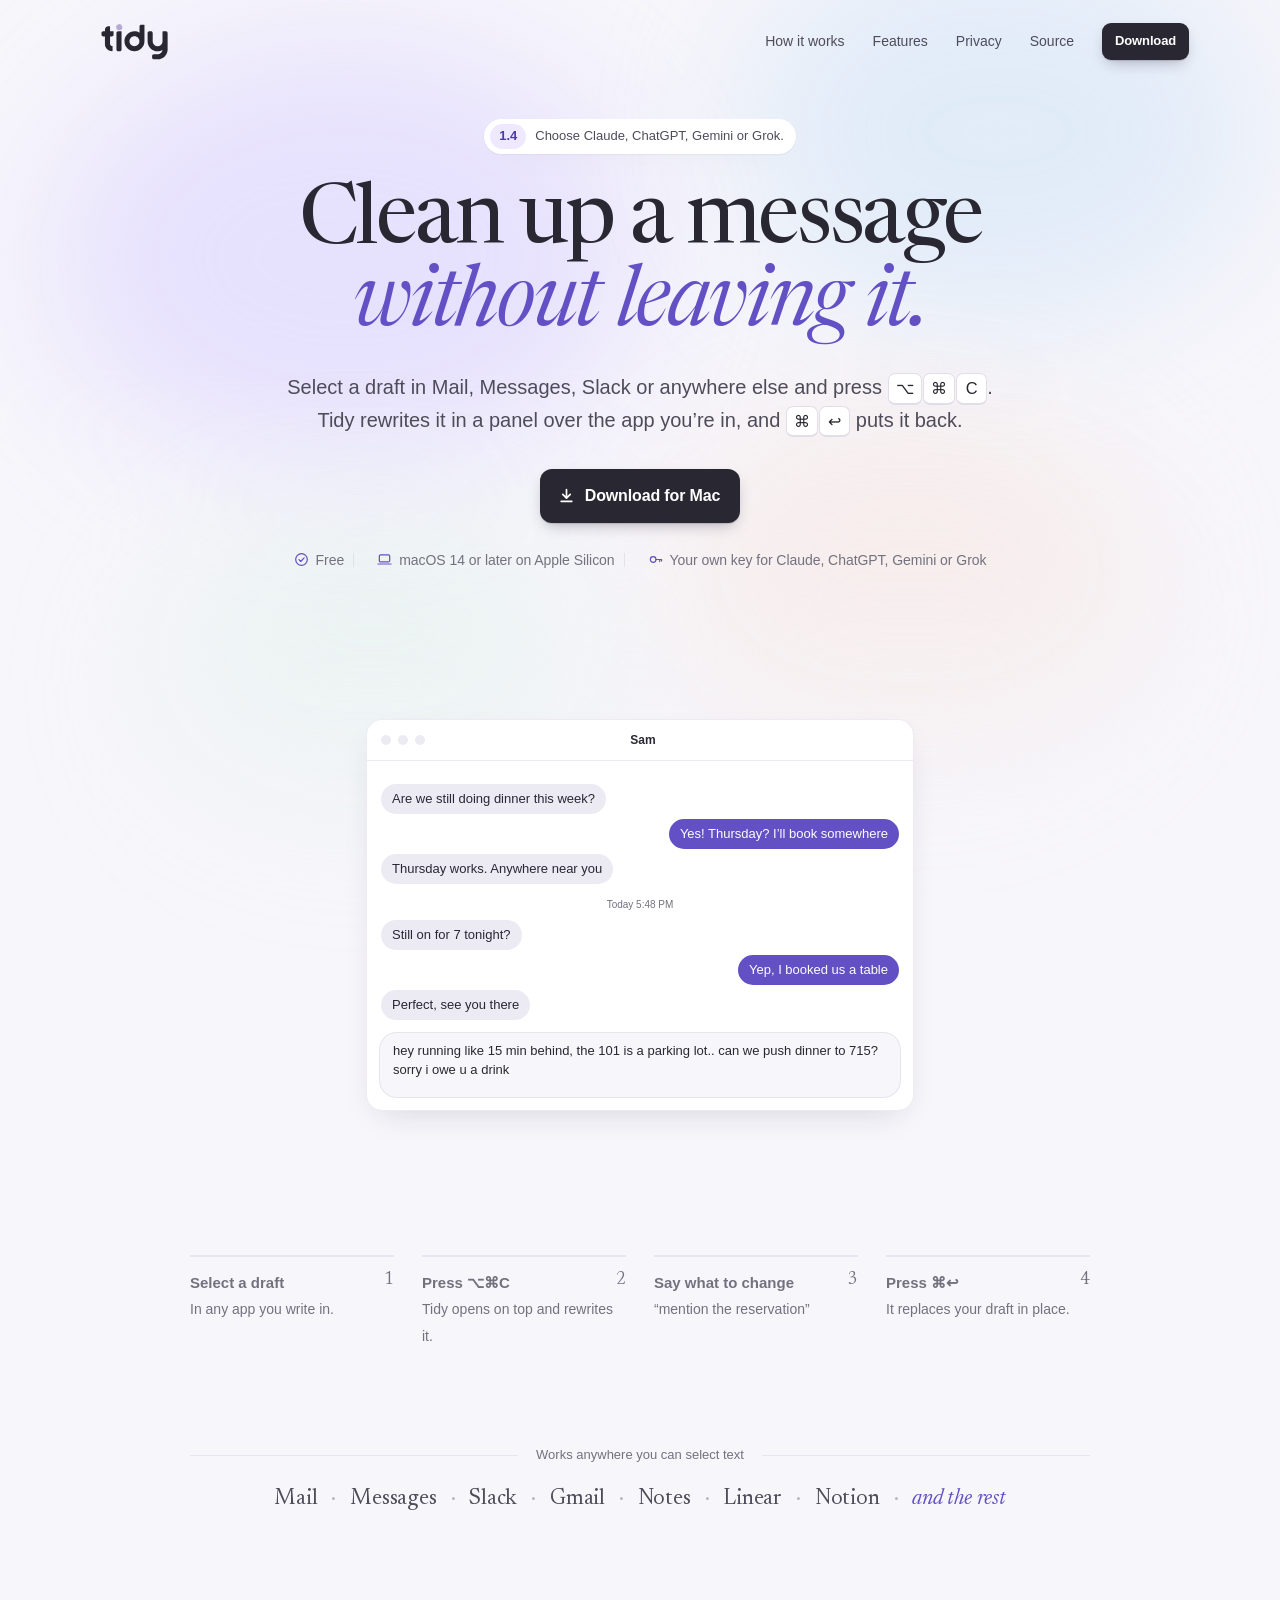
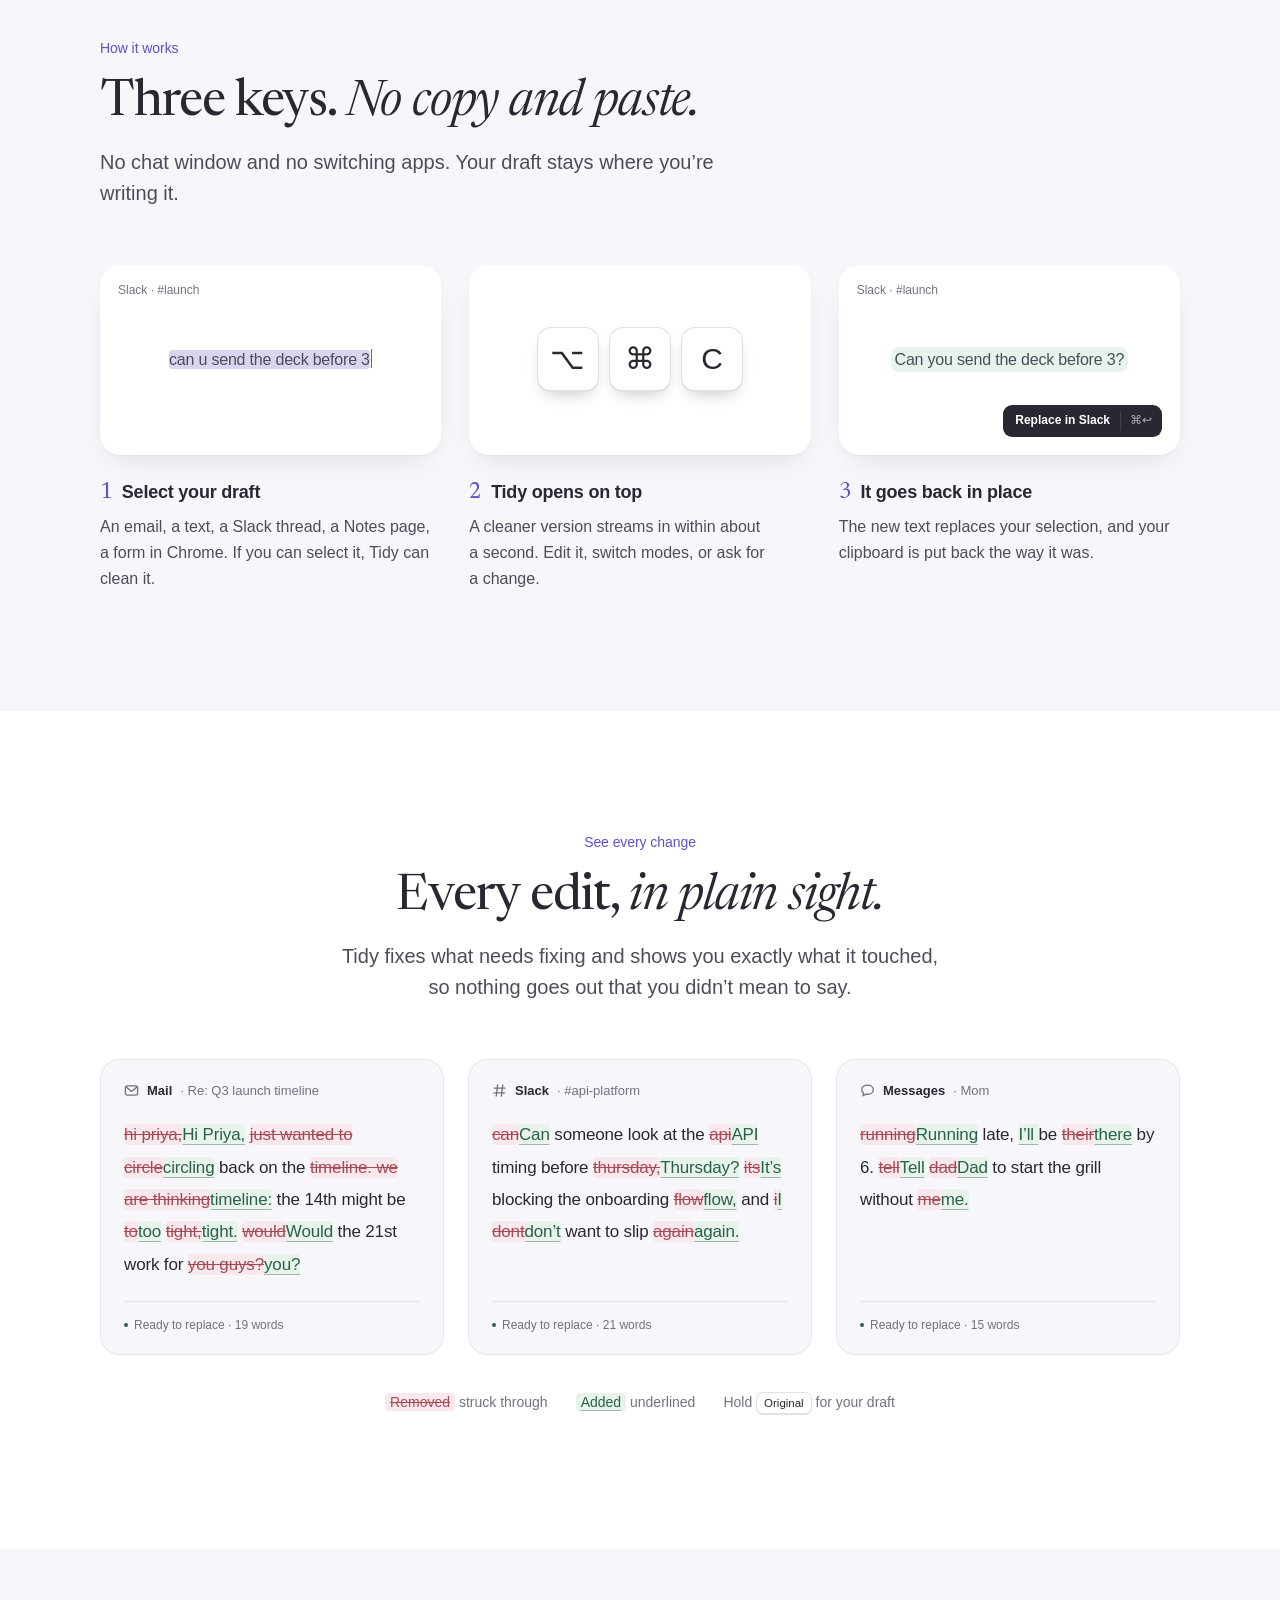
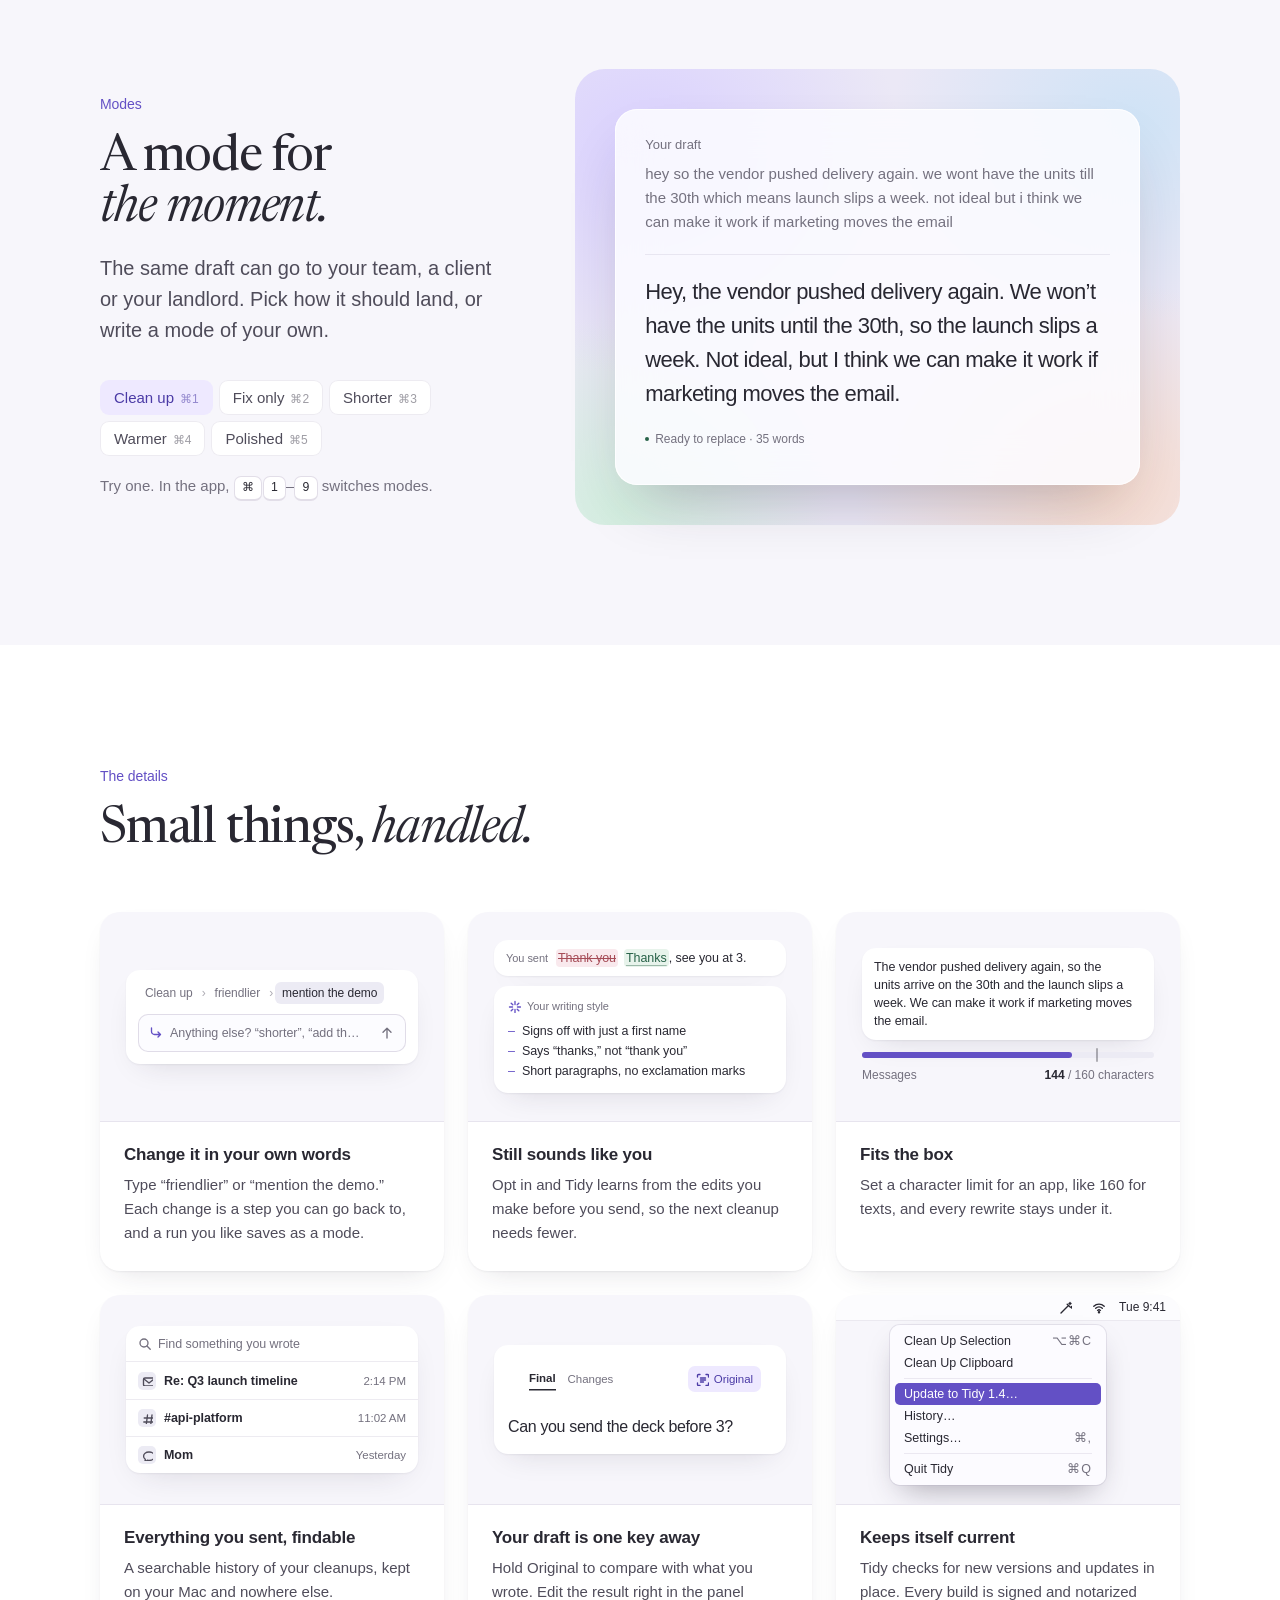
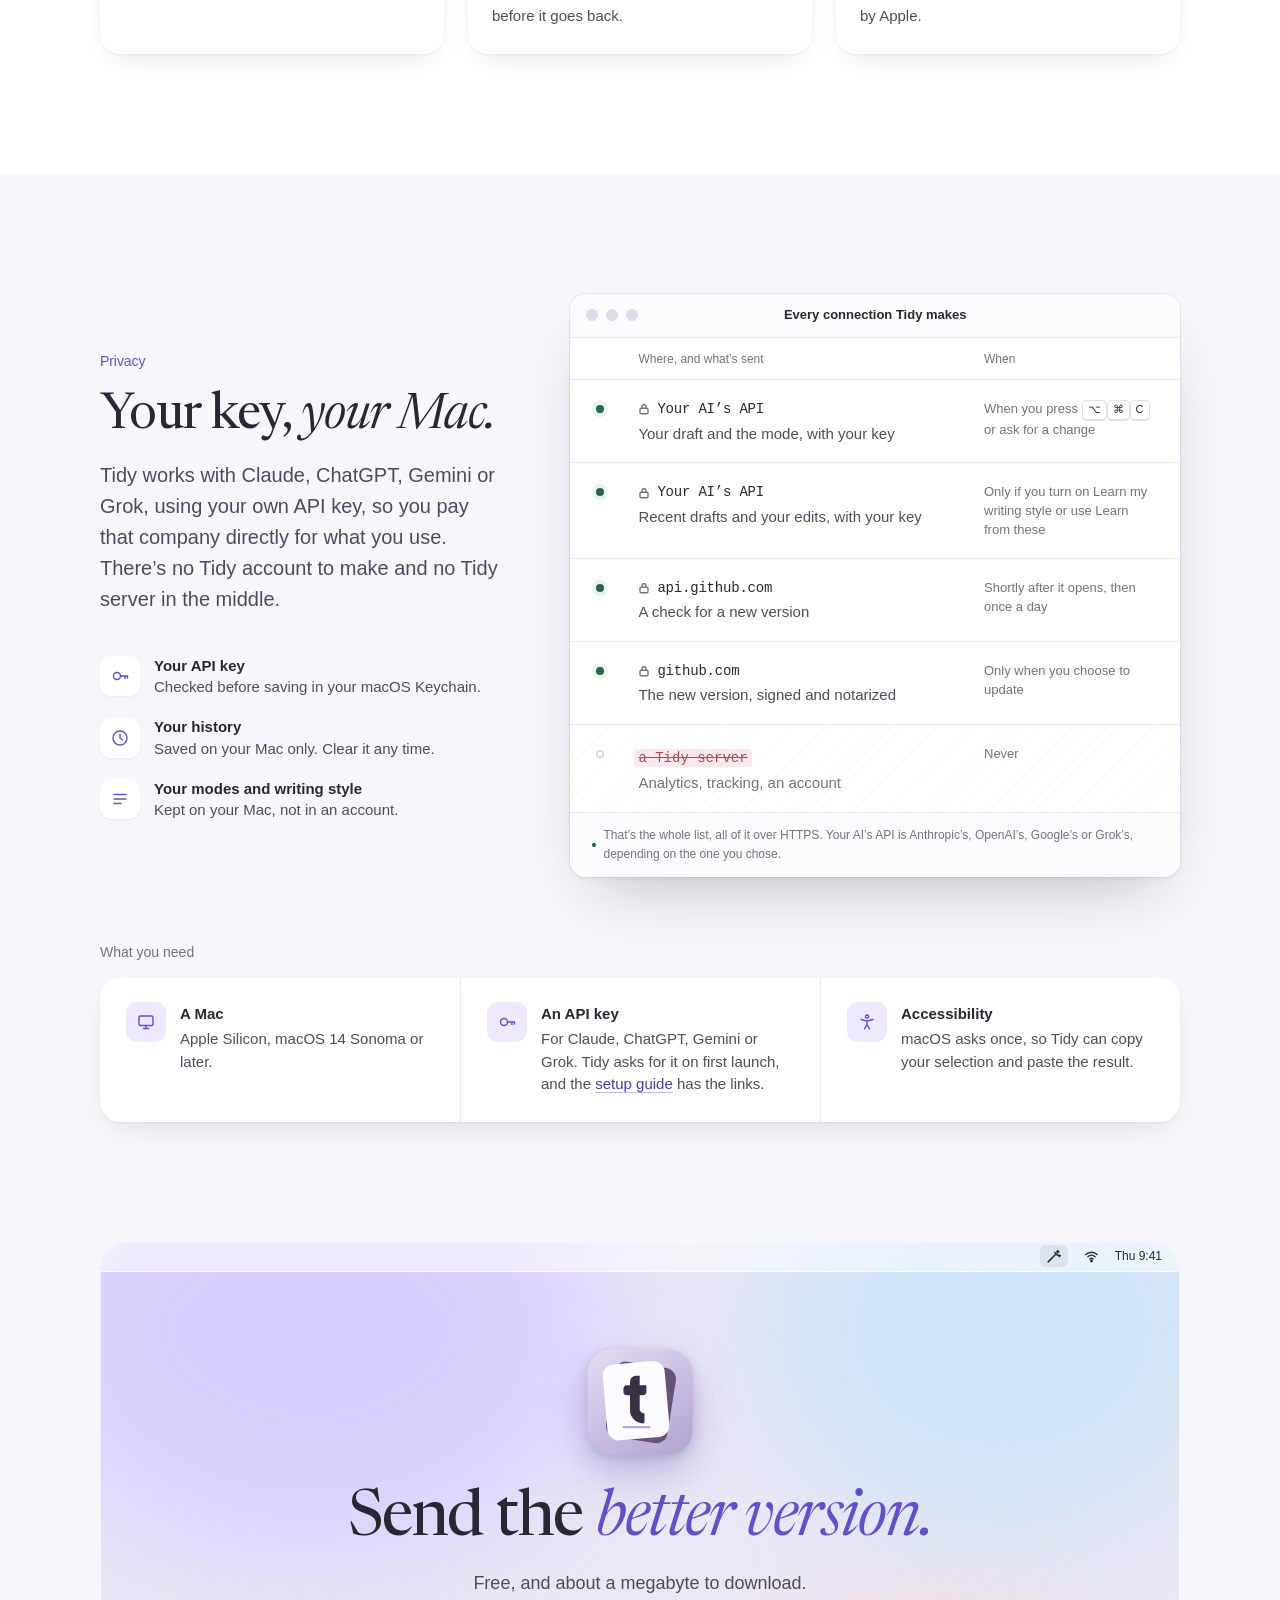
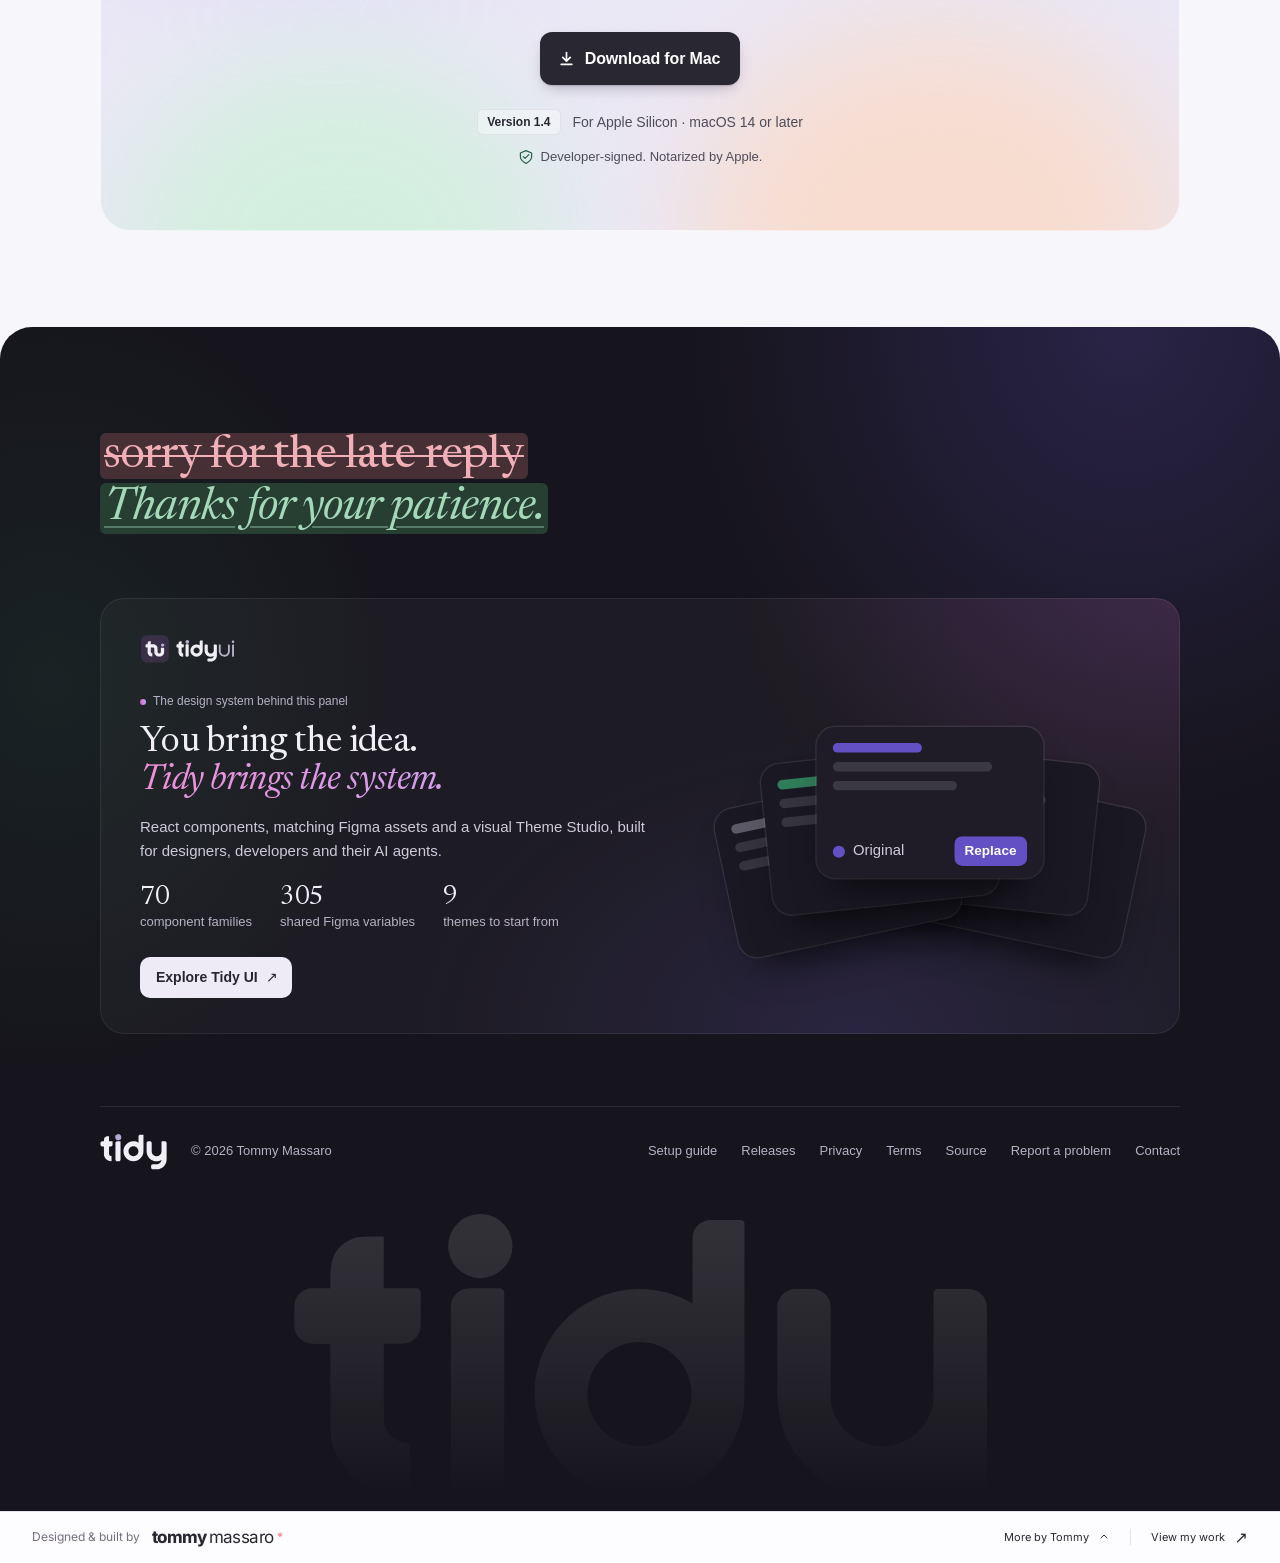
==== commit 1d2c58c9: "The site shows Tidy 1.4 The hero badge, the closing banner's version and the menu example now say 1." ====
--- a/site/index.html
+++ b/site/index.html
@@ -779,7 +779,7 @@
 
   <main>
     <div class="hero">
-      <a class="badge" href="https://github.com/tmass1/tidy/releases/latest"><b>1.3.1</b> A fresh icon. The same thoughtful Tidy.</a>
+      <a class="badge" href="https://github.com/tmass1/tidy/releases/latest"><b>1.4</b> Choose Claude, ChatGPT, Gemini or Grok.</a>
       <h1>Clean up a message <em>without leaving&nbsp;it.</em></h1>
       <p class="lede">
         Select a draft in Mail, Messages, Slack or anywhere else and press <span class="keys-inline"><kbd>⌥</kbd>&#8202;<kbd>⌘</kbd>&#8202;<kbd>C</kbd>.</span>
@@ -1055,7 +1055,7 @@
             <div class="m1">Clean Up Selection<span>⌥⌘C</span></div>
             <div class="m2">Clean Up Clipboard</div>
             <hr>
-            <div class="up">Update to Tidy 1.3.1…</div>
+            <div class="up">Update to Tidy 1.4…</div>
             <div>History…</div>
             <div>Settings…<span>⌘,</span></div>
             <hr>
@@ -1118,7 +1118,7 @@
     </div>
     <img class="app-icon" src="assets/tidy-app-icon.svg" width="112" height="112" alt="">
     <h2>Send the <em>better version.</em></h2>
-    <p>Free, and under a megabyte to download.</p>
+    <p>Free, and about a megabyte to download.</p>
     <div class="actions">
       <a class="button" href="https://github.com/tmass1/tidy/releases/latest/download/Tidy.zip" data-track-download="tidy" data-platform="macos">
         <svg viewBox="0 0 16 16" fill="none" stroke="currentColor" stroke-width="1.6" stroke-linecap="round" stroke-linejoin="round" aria-hidden="true"><path d="M8 2.5v8M4.5 7 8 10.5 11.5 7M3 13.5h10"/></svg>
@@ -1127,7 +1127,7 @@
     </div>
     <div class="download-details">
       <div class="download-requirements">
-        <span class="download-version">Version 1.3.1</span>
+        <span class="download-version">Version 1.4</span>
         <span>For Apple Silicon · macOS 14 or later</span>
       </div>
       <div class="download-security">
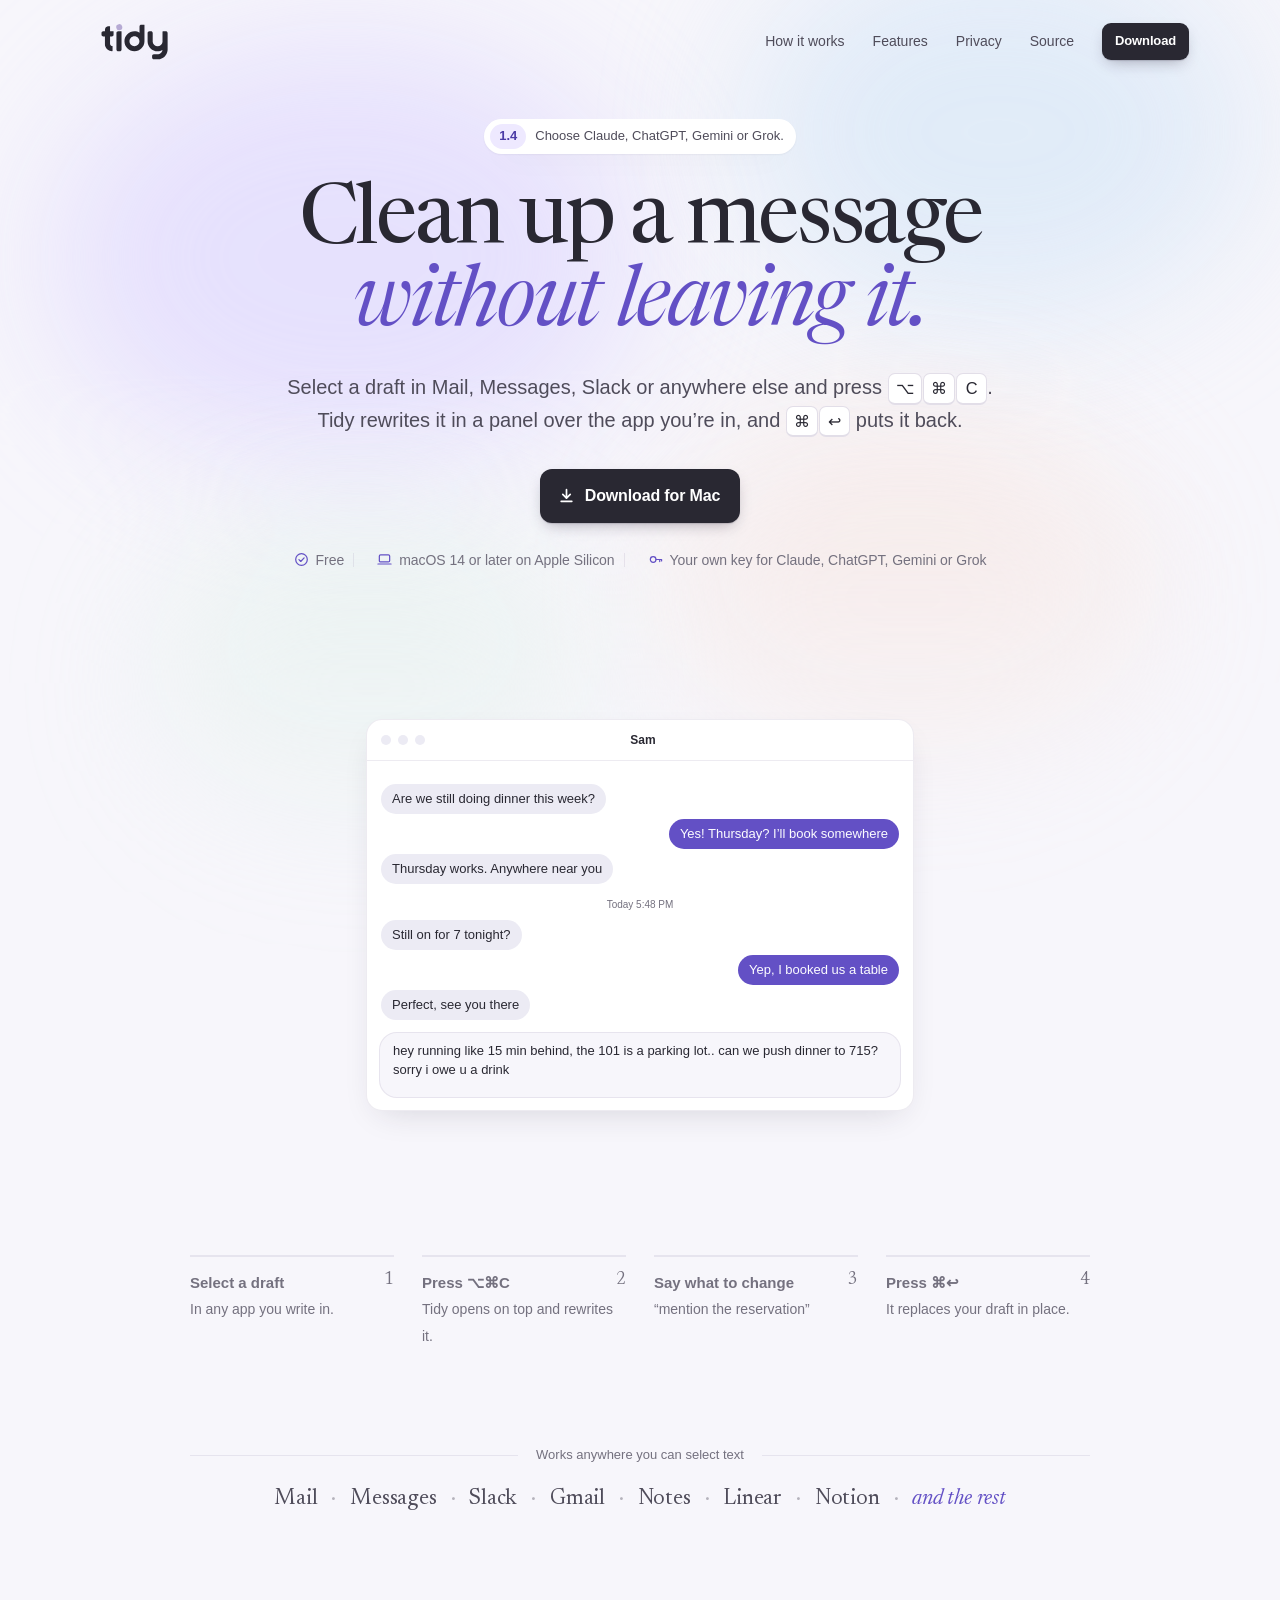
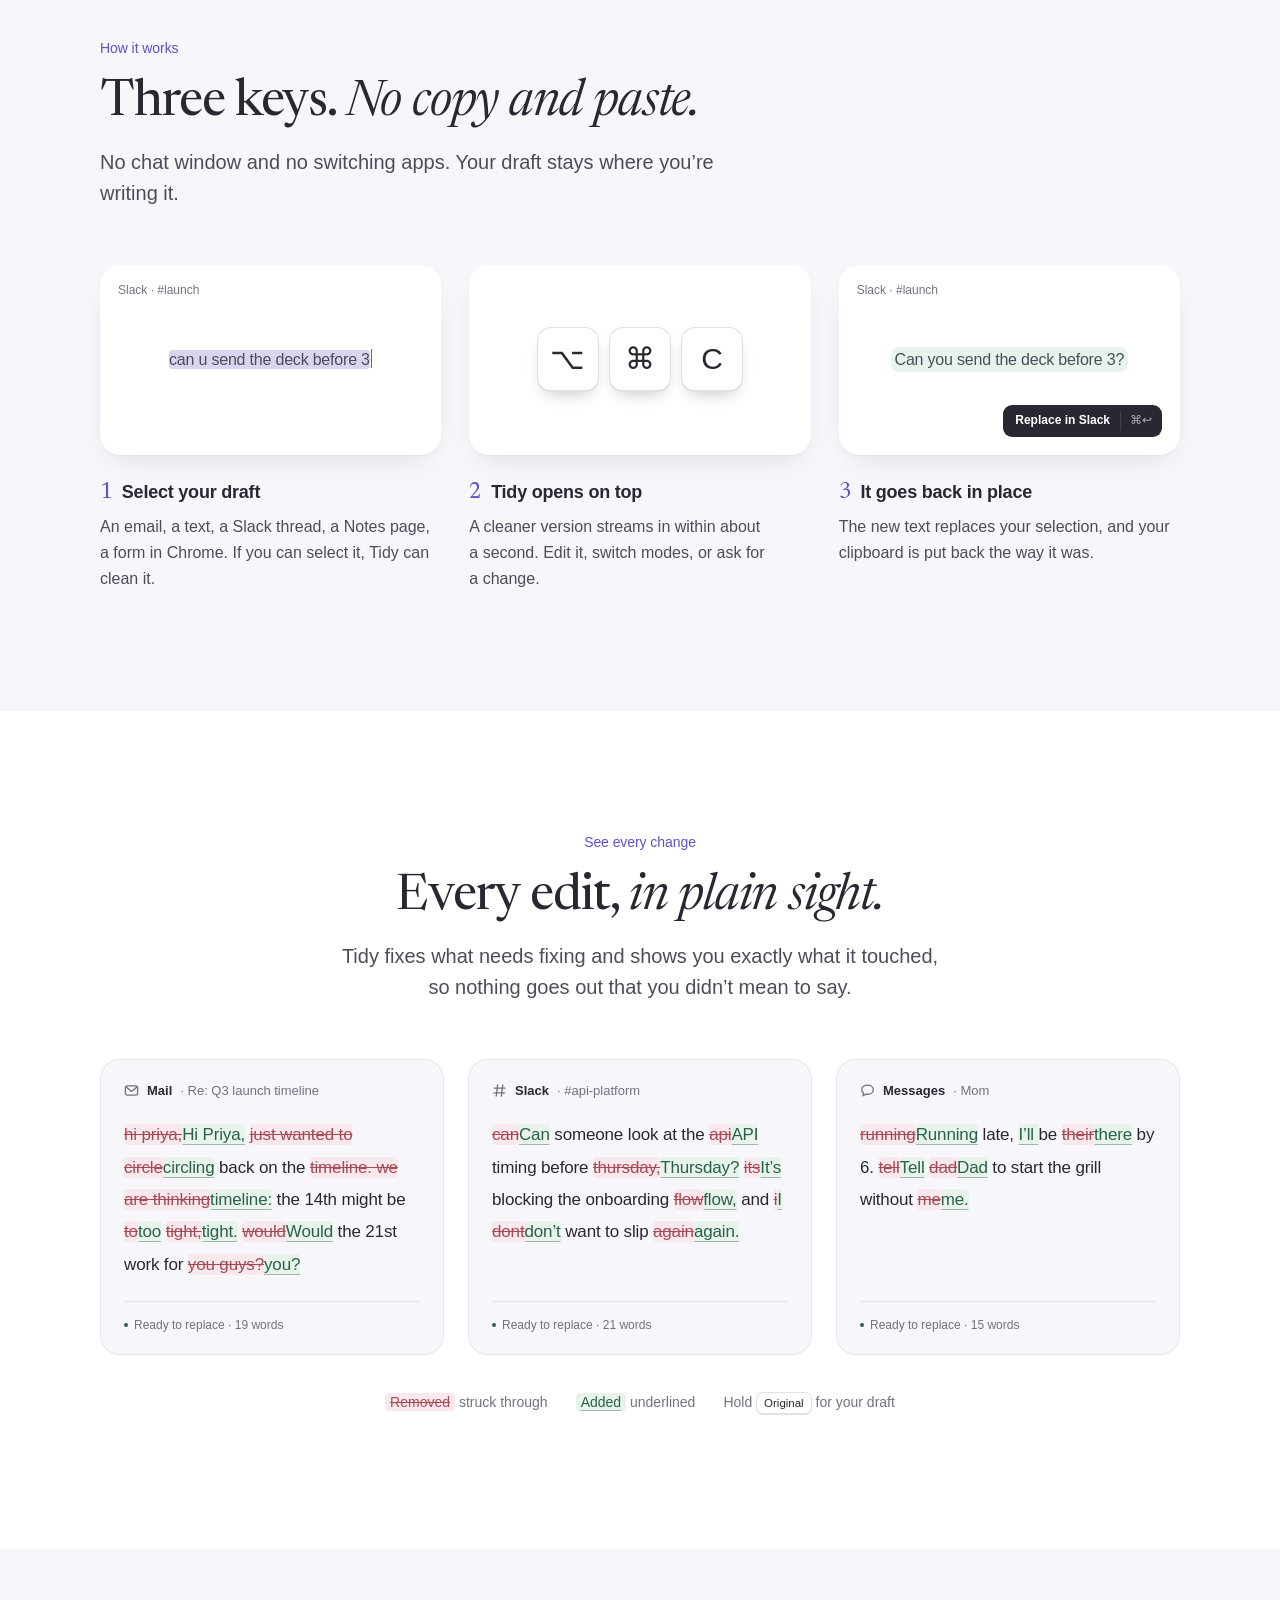
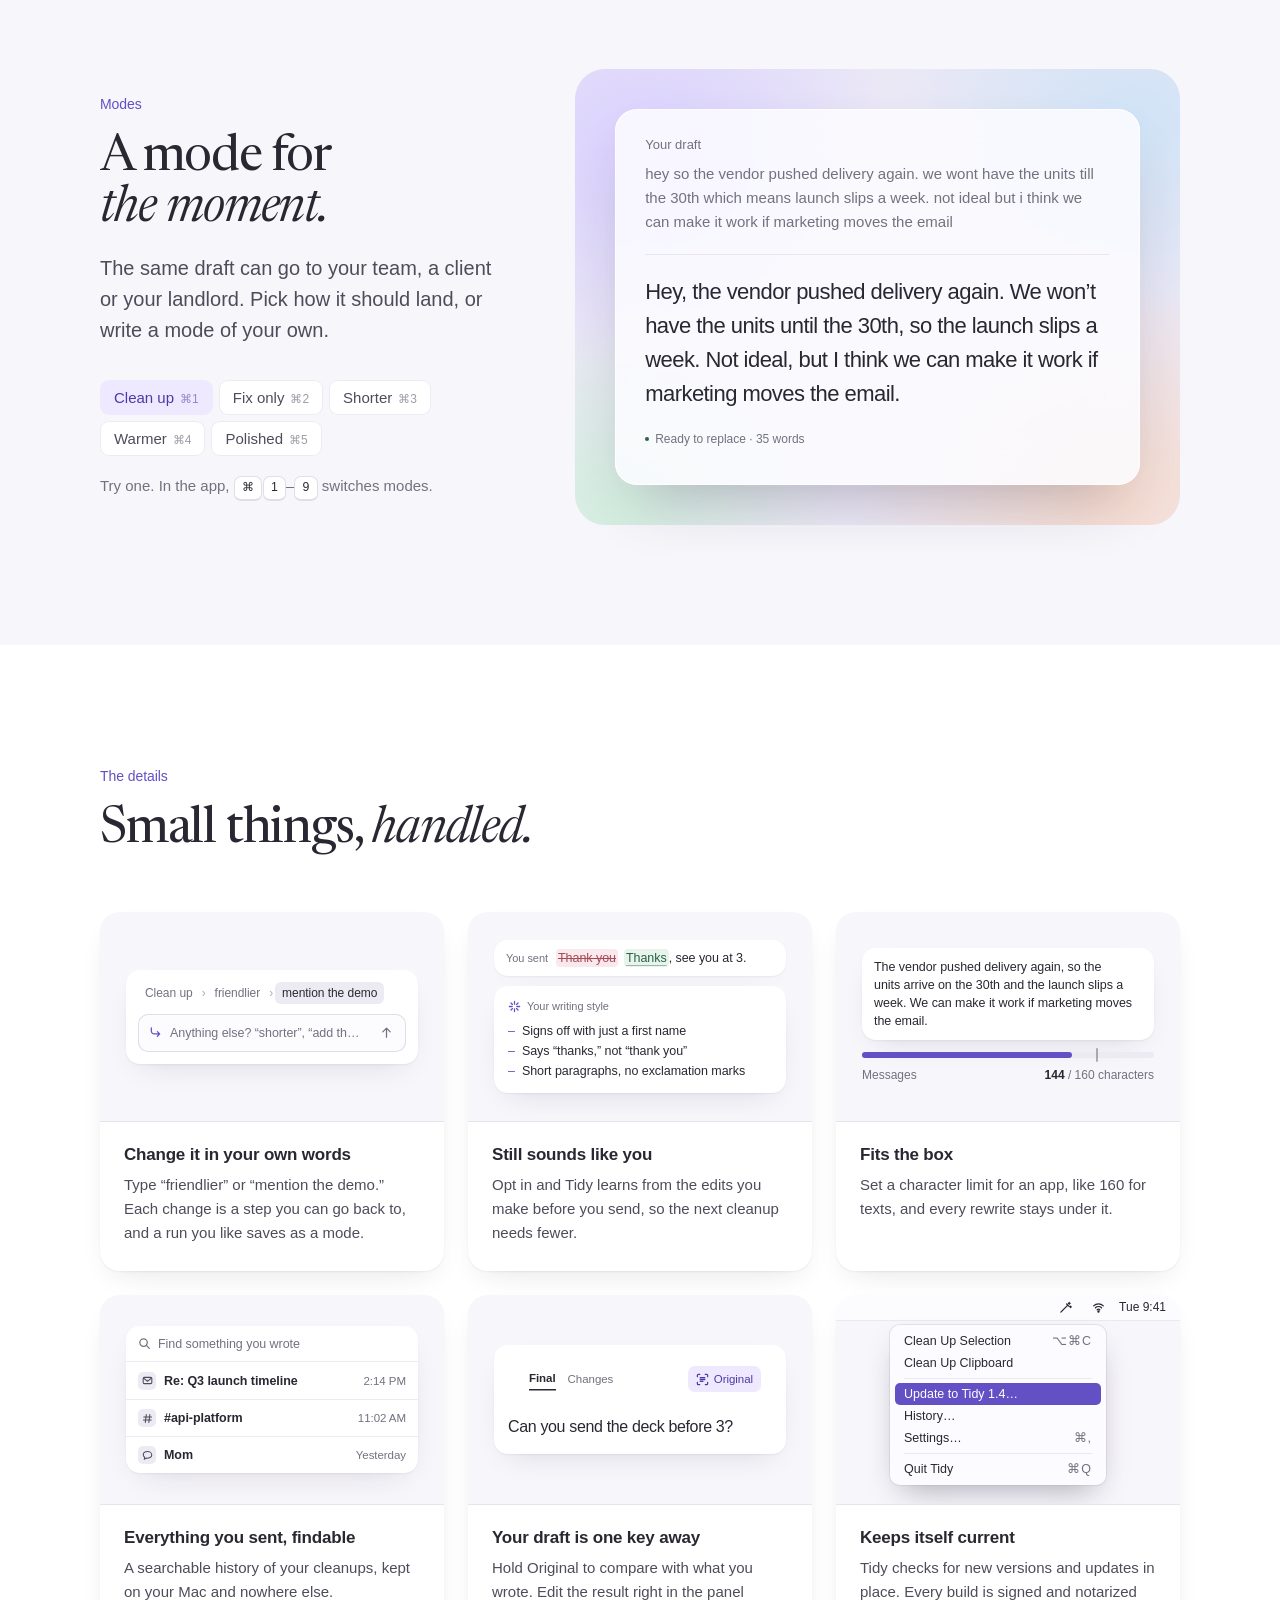
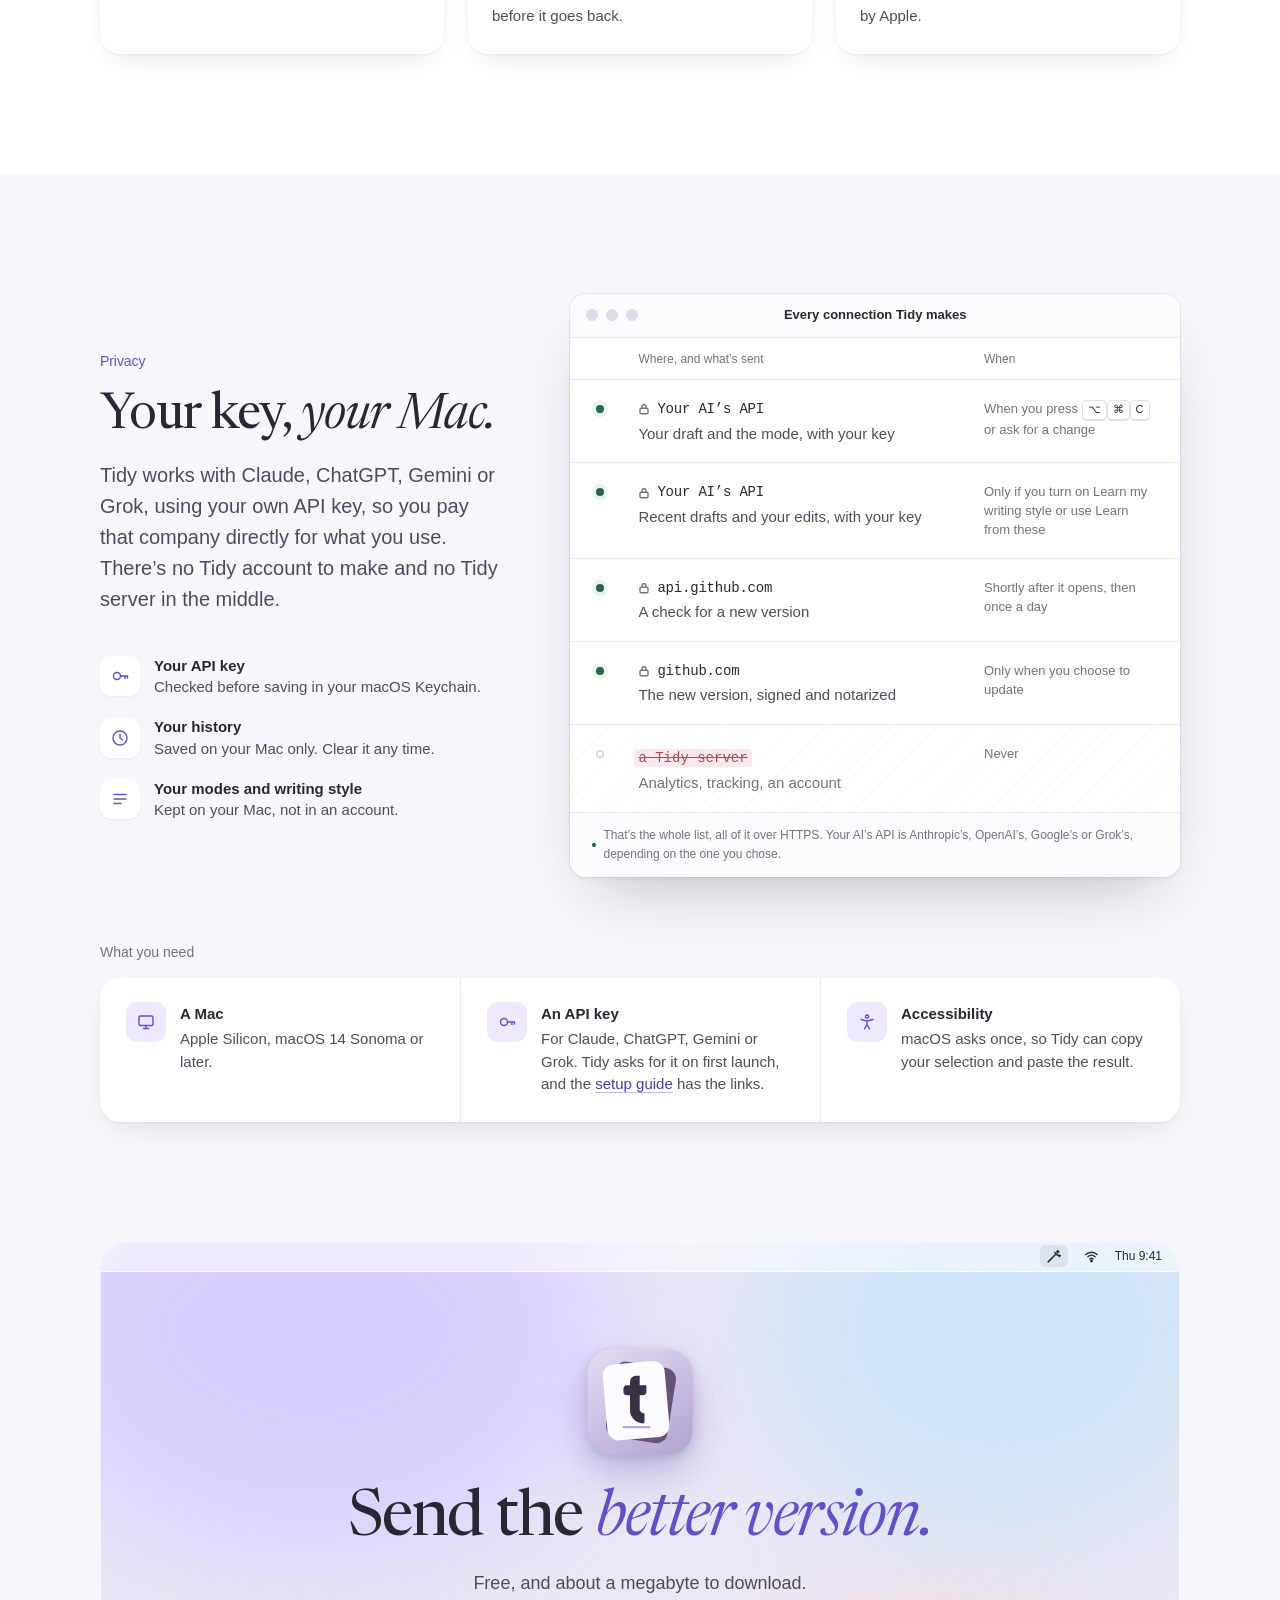
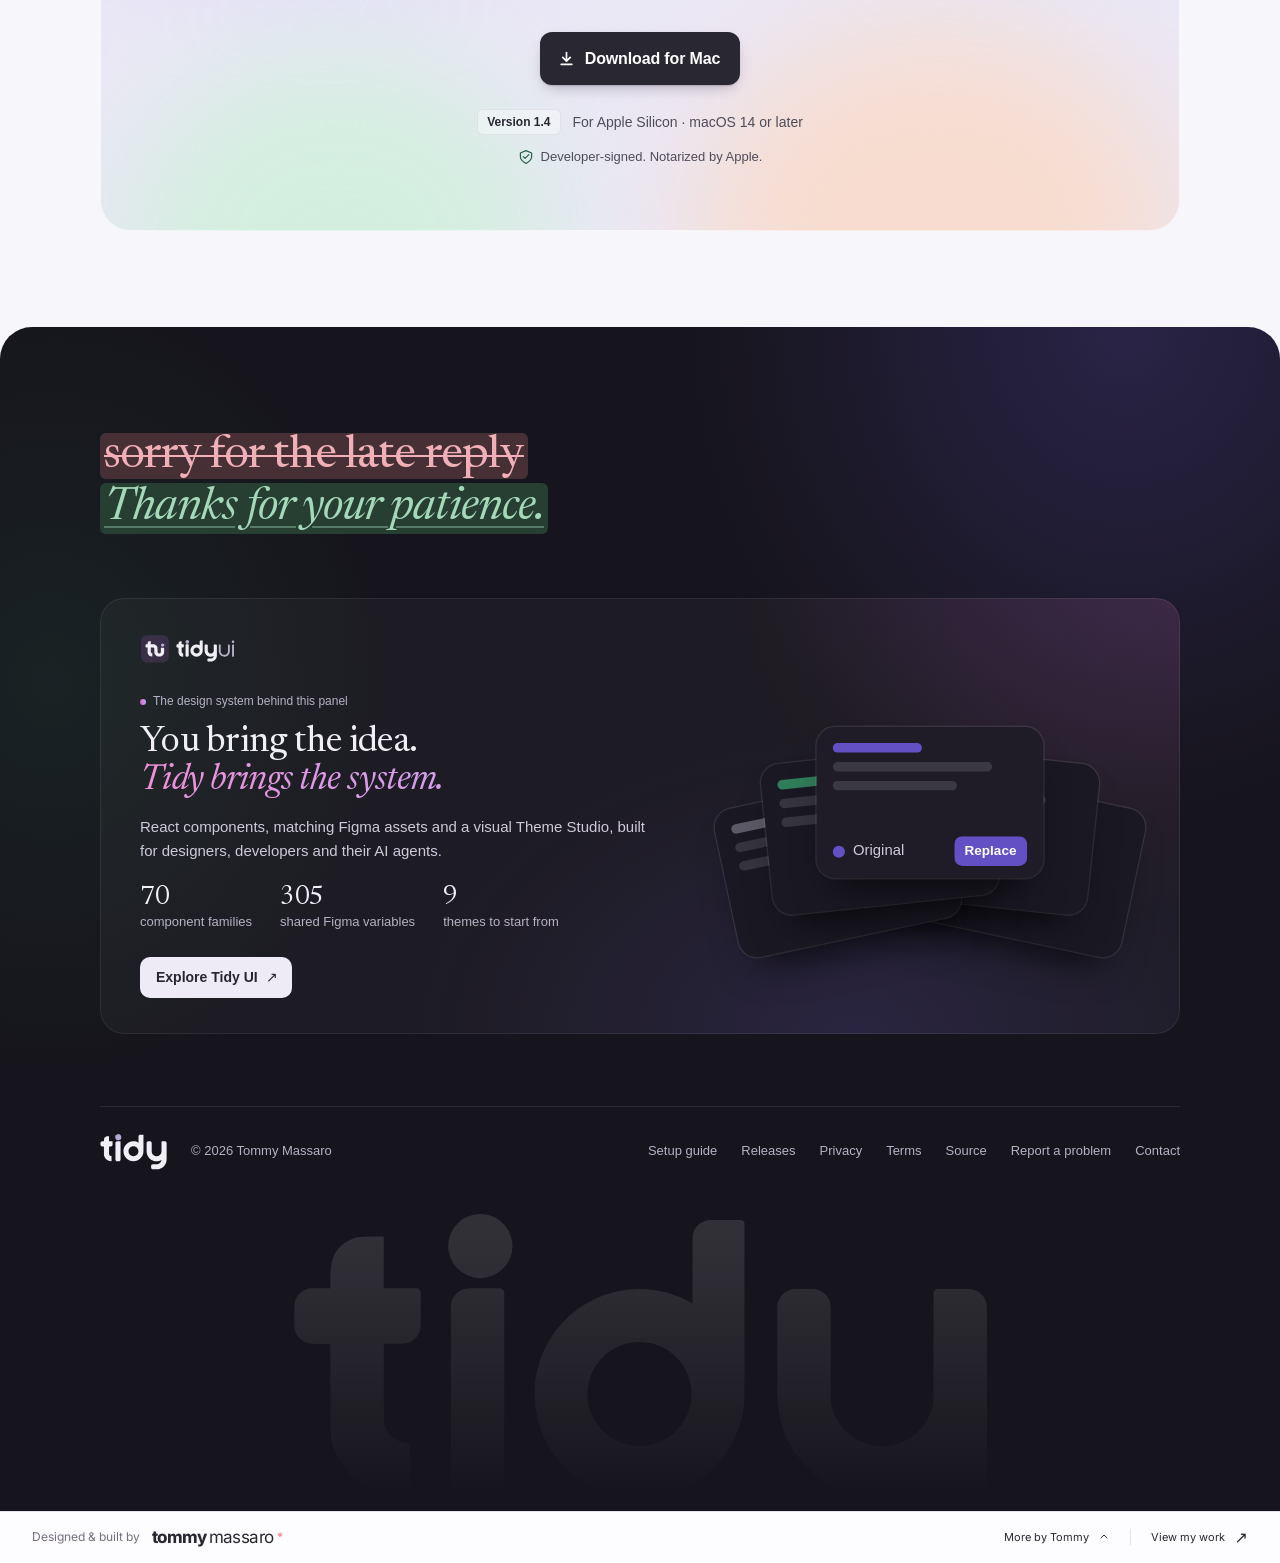
==== commit a45516b4: "Ten icons on the home page get their whole viewBox They said "0 14 14", which browsers ignore, so th" ====
--- a/site/index.html
+++ b/site/index.html
@@ -983,7 +983,7 @@
         <div class="viz" aria-hidden="true">
           <div class="mini v-tray">
             <div class="v-trail"><span>Clean up</span><i>›</i><span class="prev">friendlier</span><i class="new">›</i><span class="on new">mention the demo</span></div>
-            <div class="v-field"><svg class="i" viewBox="0 14 14"><path d="M2.5 2v3.5a3 3 0 0 0 3 3h6M9 6l2.5 2.5L9 11"/></svg><span class="ph">Anything else? “shorter”, “add the Figma link”…</span><span class="typed">mention the demo</span><span class="go"><svg class="i" viewBox="0 14 14"><path d="M7 12V2.5M3 6.3 7 2.3l4 4"/></svg></span></div>
+            <div class="v-field"><svg class="i" viewBox="0 0 14 14"><path d="M2.5 2v3.5a3 3 0 0 0 3 3h6M9 6l2.5 2.5L9 11"/></svg><span class="ph">Anything else? “shorter”, “add the Figma link”…</span><span class="typed">mention the demo</span><span class="go"><svg class="i" viewBox="0 0 14 14"><path d="M7 12V2.5M3 6.3 7 2.3l4 4"/></svg></span></div>
           </div>
         </div>
         <div class="copy">
@@ -996,7 +996,7 @@
           <div class="v-voice">
             <p class="mini v-edit"><small>You sent</small><del>Thank you</del><ins>Thanks</ins><span class="rest">, see you at 3.</span></p>
             <div class="mini v-profile">
-              <h4><svg class="i" viewBox="0 14 14"><path d="M7 1.5v3M7 9.5v3M1.5 7h3M9.5 7h3M3.2 3.2l1.6 1.6M9.2 9.2l1.6 1.6M10.8 3.2 9.2 4.8M4.8 9.2l-1.6 1.6"/></svg>Your writing style</h4>
+              <h4><svg class="i" viewBox="0 0 14 14"><path d="M7 1.5v3M7 9.5v3M1.5 7h3M9.5 7h3M3.2 3.2l1.6 1.6M9.2 9.2l1.6 1.6M10.8 3.2 9.2 4.8M4.8 9.2l-1.6 1.6"/></svg>Your writing style</h4>
               <ul><li>Signs off with just a first name</li><li class="learned">Says “thanks,” not “thank you”</li><li>Short paragraphs, no exclamation marks</li></ul>
             </div>
           </div>
@@ -1024,10 +1024,10 @@
       <article class="detail">
         <div class="viz" aria-hidden="true">
           <div class="mini v-hist">
-            <div class="v-search"><svg class="i" viewBox="0 14 14"><circle cx="6" cy="6" r="4"/><path d="m9 9 3.2 3.2"/></svg><span class="ph">Find something you wrote</span><span class="typed">launch</span></div>
-            <div class="r"><span class="app"><svg class="i" viewBox="0 14 14"><rect x="1.5" y="3" width="11" height="8" rx="1.5"/><path d="m2 4 5 4 5-4"/></svg></span><b>Re: Q3 <mark>launch</mark> timeline</b><span>2:14 PM</span></div>
-            <div class="r miss"><span class="app"><svg class="i" viewBox="0 14 14"><path d="M5.5 2 4.2 12M10 2 8.7 12M2.2 5h10M1.8 9h10"/></svg></span><b>#api-platform</b><span>11:02 AM</span></div>
-            <div class="r miss"><span class="app"><svg class="i" viewBox="0 14 14"><path d="M7 2C3.8 2 1.6 3.9 1.6 6.2c0 1.3.7 2.4 1.7 3.1l-.4 2.5 2.7-1.6c.4.1.9.2 1.4.2 3.2 0 5.4-1.9 5.4-4.2S10.2 2 7 2Z"/></svg></span><b>Mom</b><span>Yesterday</span></div>
+            <div class="v-search"><svg class="i" viewBox="0 0 14 14"><circle cx="6" cy="6" r="4"/><path d="m9 9 3.2 3.2"/></svg><span class="ph">Find something you wrote</span><span class="typed">launch</span></div>
+            <div class="r"><span class="app"><svg class="i" viewBox="0 0 14 14"><rect x="1.5" y="3" width="11" height="8" rx="1.5"/><path d="m2 4 5 4 5-4"/></svg></span><b>Re: Q3 <mark>launch</mark> timeline</b><span>2:14 PM</span></div>
+            <div class="r miss"><span class="app"><svg class="i" viewBox="0 0 14 14"><path d="M5.5 2 4.2 12M10 2 8.7 12M2.2 5h10M1.8 9h10"/></svg></span><b>#api-platform</b><span>11:02 AM</span></div>
+            <div class="r miss"><span class="app"><svg class="i" viewBox="0 0 14 14"><path d="M7 2C3.8 2 1.6 3.9 1.6 6.2c0 1.3.7 2.4 1.7 3.1l-.4 2.5 2.7-1.6c.4.1.9.2 1.4.2 3.2 0 5.4-1.9 5.4-4.2S10.2 2 7 2Z"/></svg></span><b>Mom</b><span>Yesterday</span></div>
           </div>
         </div>
         <div class="copy">
@@ -1038,7 +1038,7 @@
       <article class="detail">
         <div class="viz" aria-hidden="true">
           <div class="mini v-hold">
-            <div class="top"><b>Final</b><span>Changes</span><span class="orig"><svg class="i" viewBox="0 14 14"><path d="M1.5 4V2.5a1 1 0 0 1 1-1H4M10 1.5h1.5a1 1 0 0 1 1 1V4M12.5 10v1.5a1 1 0 0 1-1 1H10M4 12.5H2.5a1 1 0 0 1-1-1V10M4.5 5h5M4.5 7h5M4.5 9h3"/></svg>Original</span></div>
+            <div class="top"><b>Final</b><span>Changes</span><span class="orig"><svg class="i" viewBox="0 0 14 14"><path d="M1.5 4V2.5a1 1 0 0 1 1-1H4M10 1.5h1.5a1 1 0 0 1 1 1V4M12.5 10v1.5a1 1 0 0 1-1 1H10M4 12.5H2.5a1 1 0 0 1-1-1V10M4.5 5h5M4.5 7h5M4.5 9h3"/></svg>Original</span></div>
             <div class="txt"><p class="clean">Can you send the deck before 3?</p><p class="draft">can u send the deck before 3</p></div>
             <svg class="cursor" viewBox="0 0 16 20"><path d="M1.5 1.5v15l3.8-3.6 2.6 5.6 2.4-1.1-2.5-5.4h5.2Z" fill="#292832" stroke="#fff" stroke-width="1.3" stroke-linejoin="round"/></svg>
           </div>
@@ -1050,7 +1050,7 @@
       </article>
       <article class="detail">
         <div class="viz v-desk" aria-hidden="true">
-          <div class="v-menubar"><span class="wand"><svg class="i" viewBox="0 14 14"><path d="m2 12 7.5-7.5M8.2 3.2l2.6 2.6M11 1.5v2M10 2.5h2M12.5 5.5v1.6M11.7 6.3h1.6"/></svg></span><svg class="i" viewBox="0 14 14"><path d="M1.8 5.2a7.4 7.4 0 0 1 10.4 0M3.7 7.3a4.7 4.7 0 0 1 6.6 0M5.6 9.4a2 2 0 0 1 2.8 0"/><circle cx="7" cy="11.3" r=".6" fill="currentColor"/></svg><span>Tue 9:41</span></div>
+          <div class="v-menubar"><span class="wand"><svg class="i" viewBox="0 0 14 14"><path d="m2 12 7.5-7.5M8.2 3.2l2.6 2.6M11 1.5v2M10 2.5h2M12.5 5.5v1.6M11.7 6.3h1.6"/></svg></span><svg class="i" viewBox="0 0 14 14"><path d="M1.8 5.2a7.4 7.4 0 0 1 10.4 0M3.7 7.3a4.7 4.7 0 0 1 6.6 0M5.6 9.4a2 2 0 0 1 2.8 0"/><circle cx="7" cy="11.3" r=".6" fill="currentColor"/></svg><span>Tue 9:41</span></div>
           <div class="v-menu">
             <div class="m1">Clean Up Selection<span>⌥⌘C</span></div>
             <div class="m2">Clean Up Clipboard</div>
